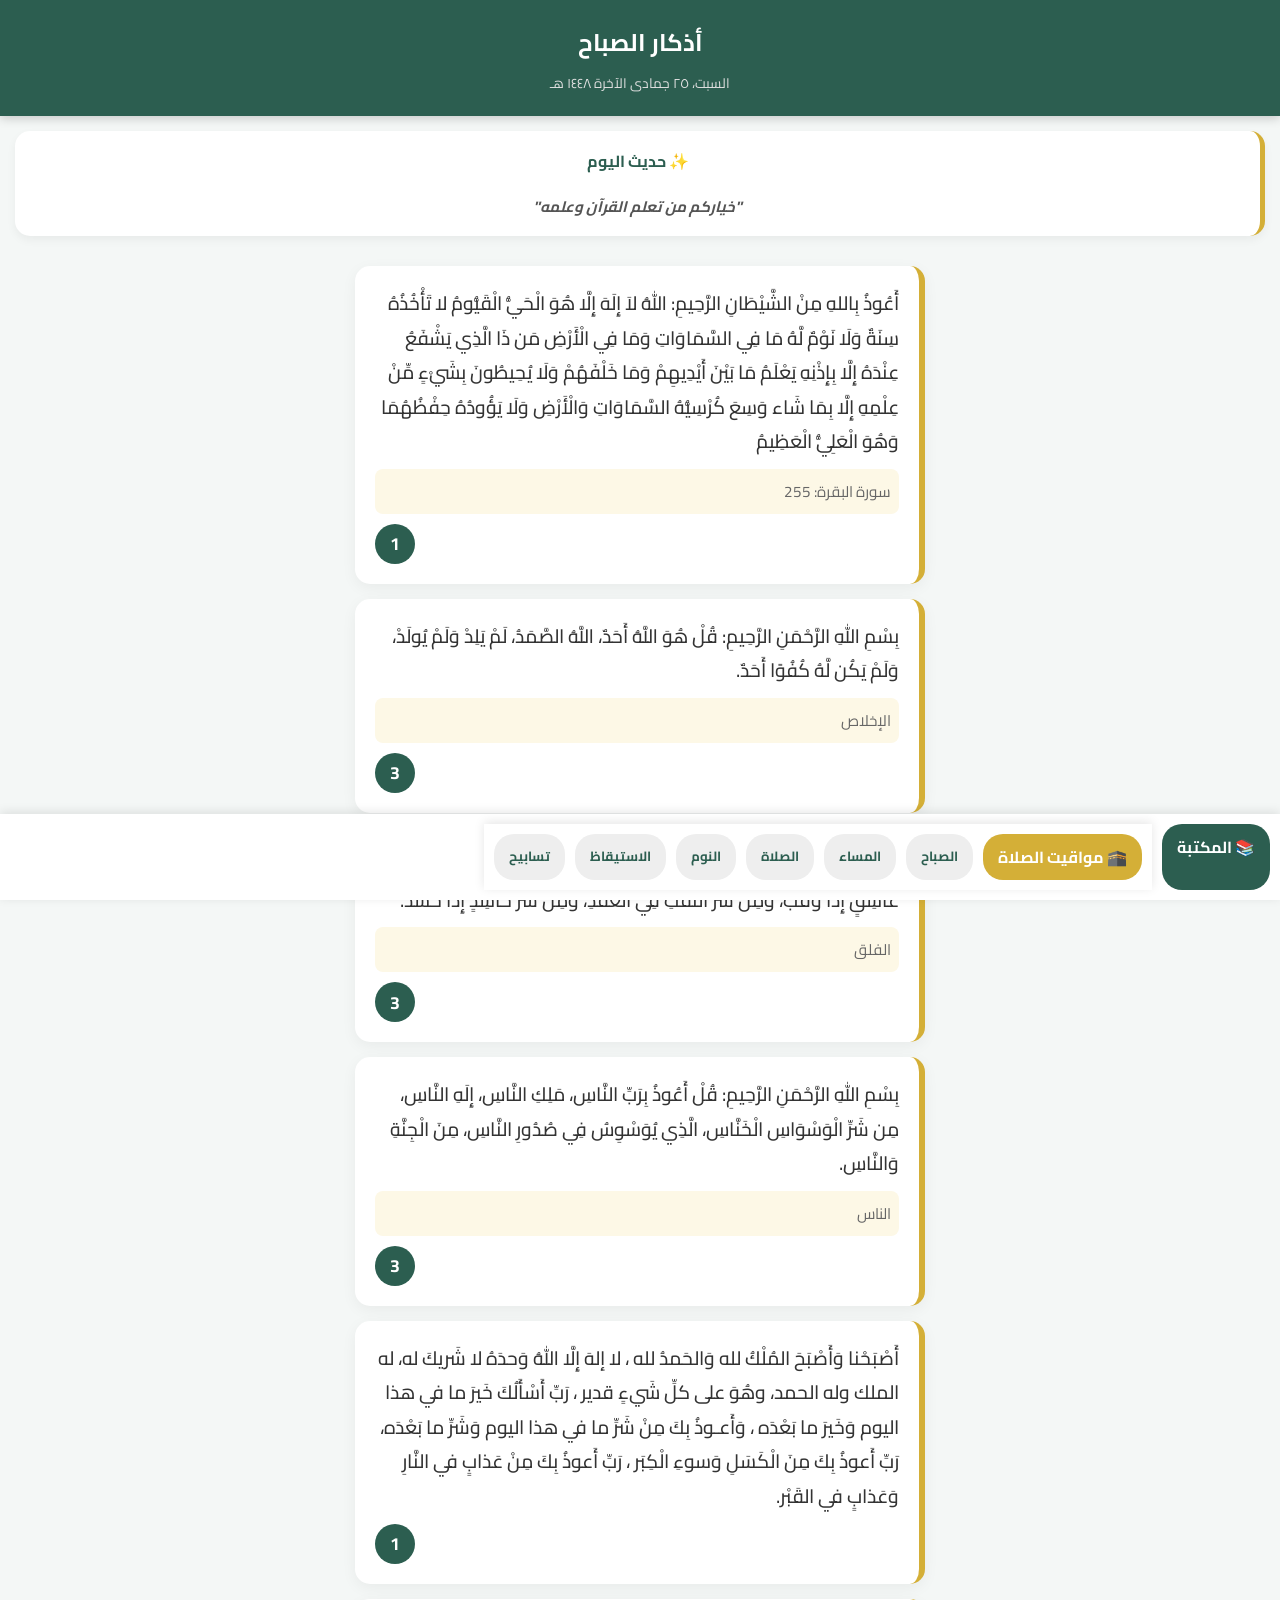
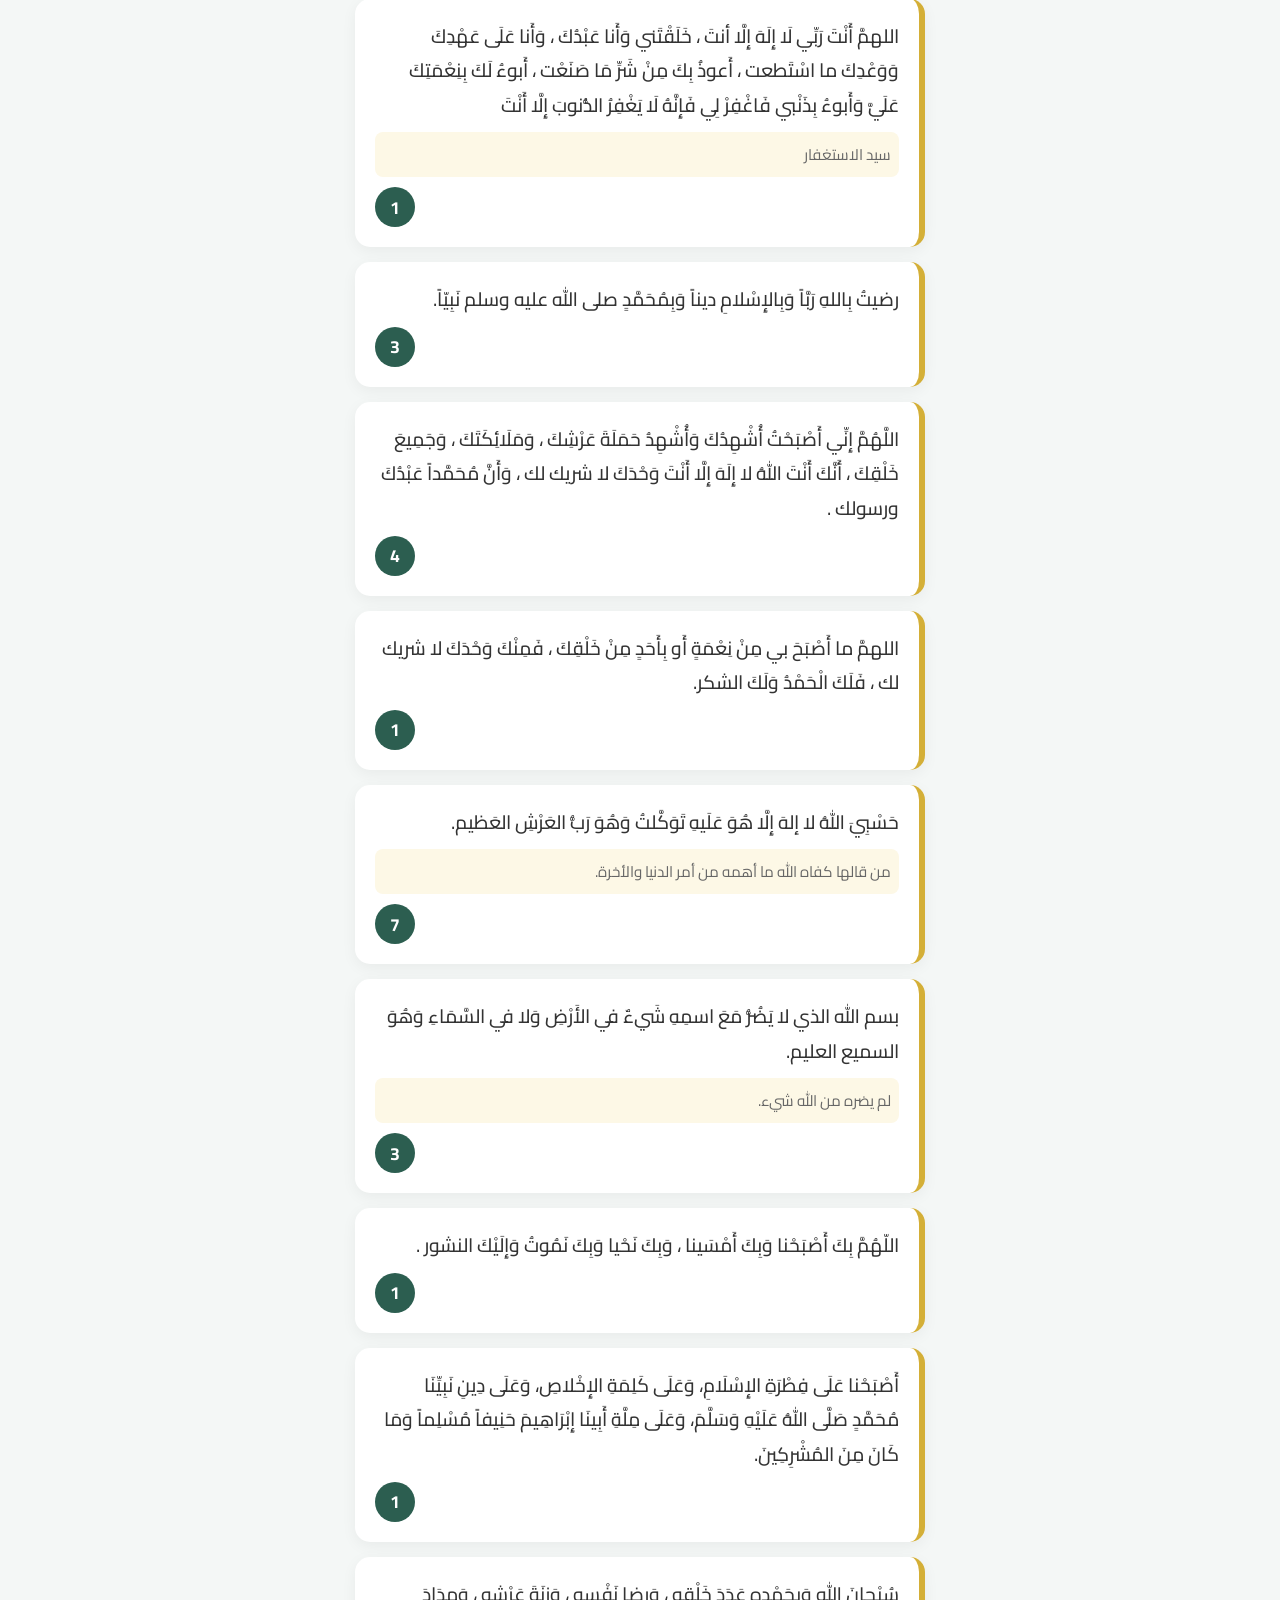
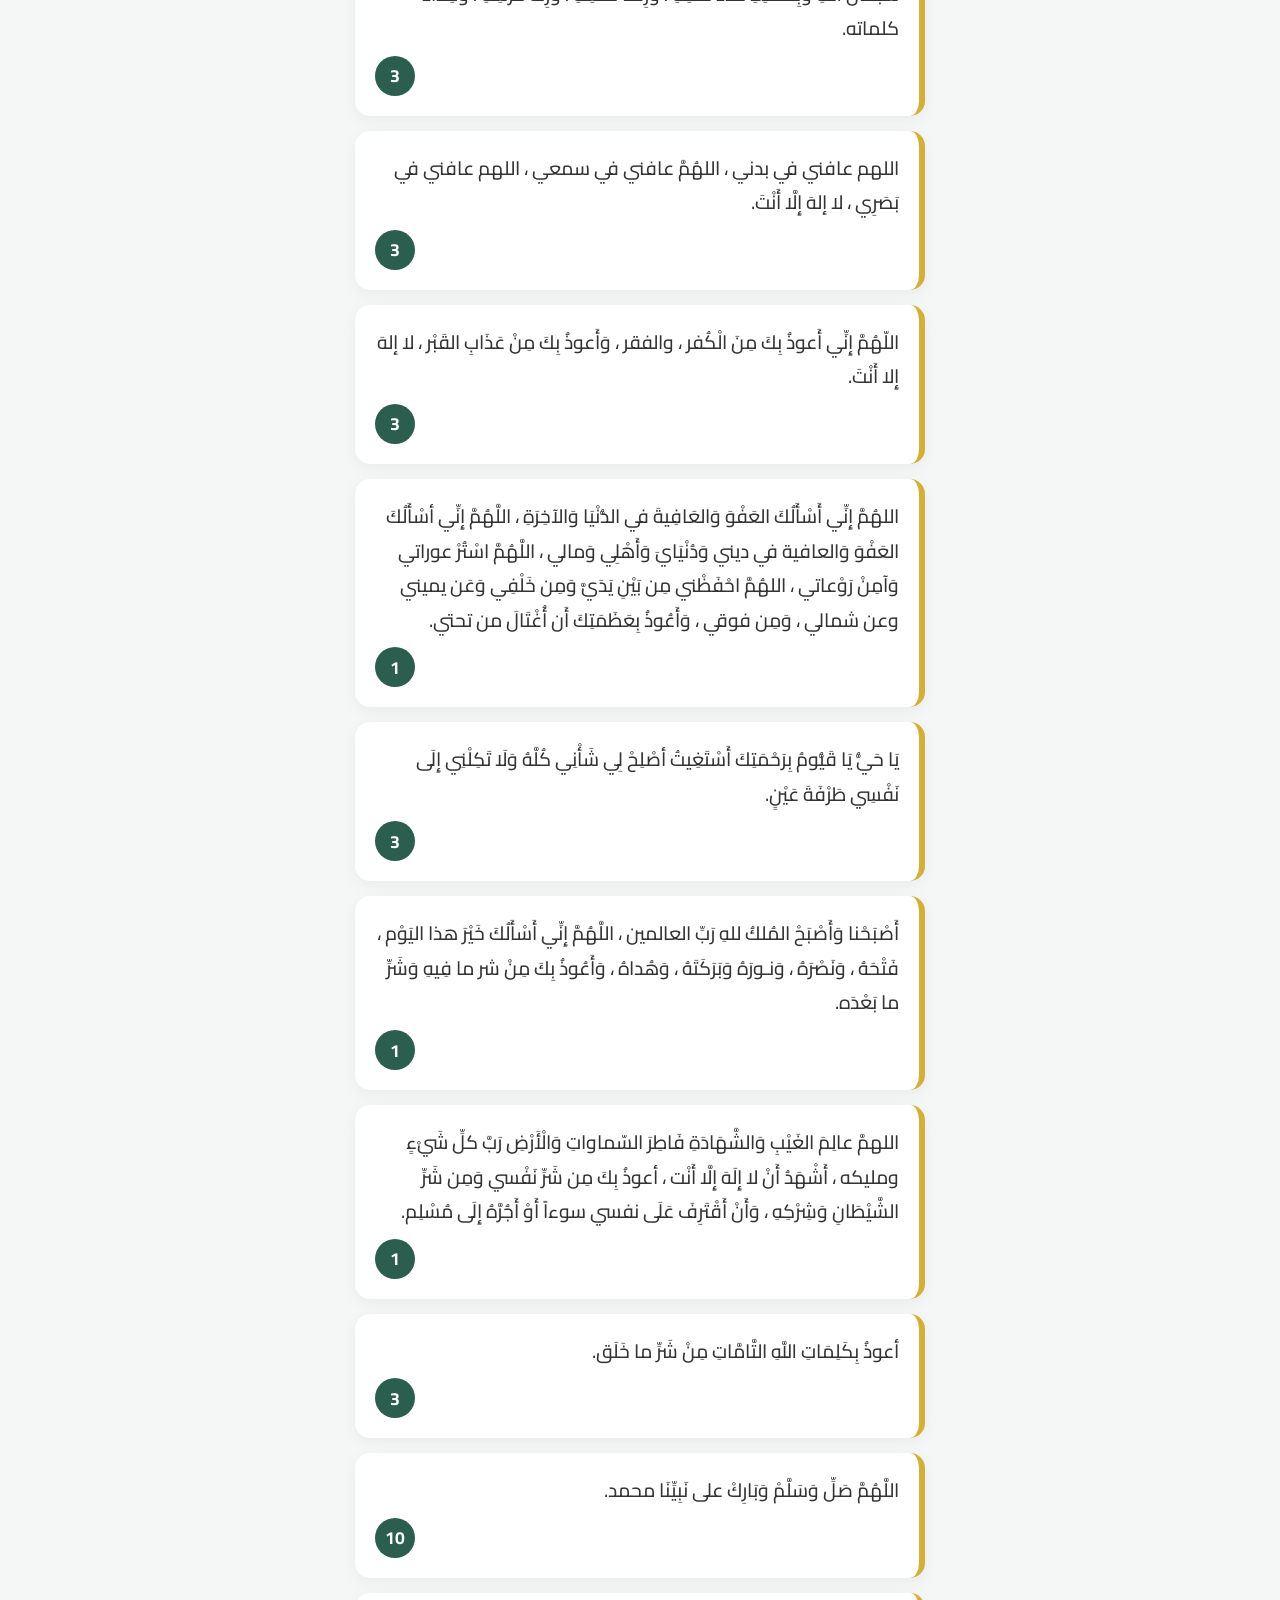
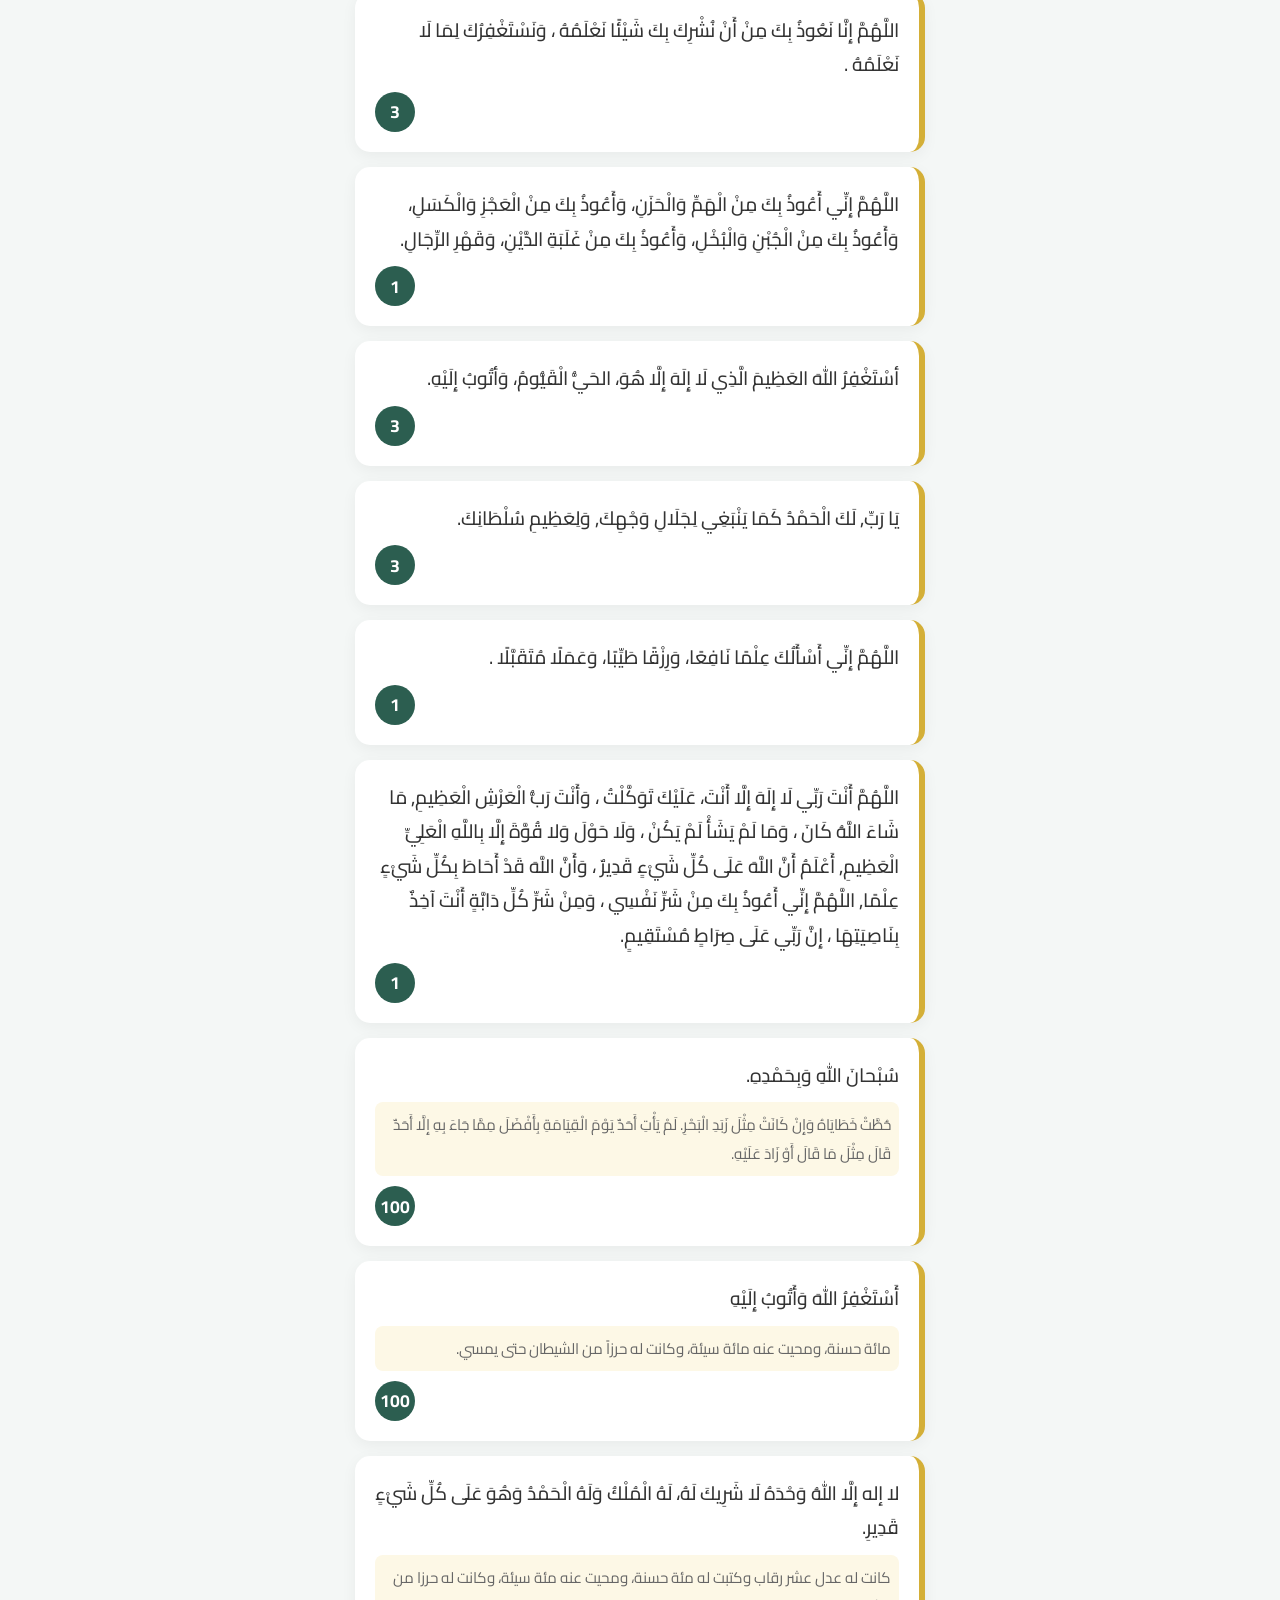
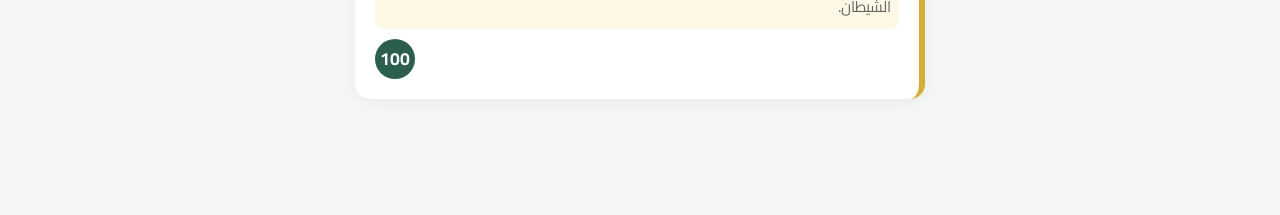
==== index.html @ 621630b0 "Update index.html" ====
<!DOCTYPE html>
<html lang="ar" dir="rtl">
<head>
    <meta charset="UTF-8">
    <meta name="viewport" content="width=device-width, initial-scale=1.0">
    <title>تطبيق الأذكار الشامل</title>
    <link href="https://fonts.googleapis.com/css2?family=Cairo:wght@400;700&display=swap" rel="stylesheet">
    <style>
        :root {
            --primary-color: #2c5e50; /* أخضر إسلامي */
            --accent-color: #d4af37;  /* ذهبي */
            --bg-color: #f4f7f6;
            --text-color: #333;
            --white: #ffffff;
        }

        body {
            font-family: 'Cairo', sans-serif;
            background-color: var(--bg-color);
            color: var(--text-color);
            margin: 0;
            padding: 0;
            display: flex;
            flex-direction: column;
            min-height: 100vh;
        }

        header {
            background-color: var(--primary-color);
            color: var(--white);
            padding: 20px;
            text-align: center;
            position: sticky;
            top: 0;
            z-index: 1000;
            box-shadow: 0 2px 10px rgba(0,0,0,0.2);
        }

        header h1 { margin: 0; font-size: 1.5rem; }

        #app-container {
            flex: 1;
            padding: 15px;
            max-width: 600px;
            margin: 0 auto;
            width: 100%;
            box-sizing: border-box;
        }

        .card {
            background: var(--white);
            border-radius: 15px;
            padding: 20px;
            margin-bottom: 15px;
            box-shadow: 0 4px 15px rgba(0,0,0,0.05);
            border-right: 6px solid var(--accent-color);
            cursor: pointer;
            transition: all 0.3s ease;
            position: relative;
            user-select: none;
        }

        .card:active { transform: scale(0.97); }

        .card-text {
            font-size: 1.2rem;
            line-height: 1.8;
            margin-bottom: 10px;
            font-weight: 500;
        }

        .card-desc {
            font-size: 0.95rem;
            color: #666;
            background: #fdf8e6;
            padding: 8px;
            border-radius: 8px;
            margin-bottom: 10px;
        }

        .counter-container {
            display: flex;
            justify-content: flex-end;
            align-items: center;
        }

        .counter-badge {
            background: var(--primary-color);
            color: white;
            min-width: 40px;
            height: 40px;
            border-radius: 50%;
            display: flex;
            justify-content: center;
            align-items: center;
            font-weight: bold;
            font-size: 1.1rem;
        }

        .finished {
            opacity: 0.5;
            border-right-color: #bdc3c7;
        }

        /* شريط التنقل السفلي */
        nav.bottom-nav {
            background: var(--white);
            display: flex;
            overflow-x: auto;
            white-space: nowrap;
            padding: 10px;
            position: sticky;
            bottom: 0;
            box-shadow: 0 -2px 10px rgba(0,0,0,0.1);
            gap: 10px;
        }

        .nav-btn {
            background: #eee;
            border: none;
            padding: 8px 15px;
            border-radius: 20px;
            font-family: 'Cairo';
            font-weight: bold;
            cursor: pointer;
            color: var(--primary-color);
            transition: 0.3s;
        }

        .nav-btn.active {
            background: var(--primary-color);
            color: white;
        }

        /* إخفاء شريط التمرير في التنقل */
        nav.bottom-nav::-webkit-scrollbar { display: none; }
    </style>
</head>
<body>

    <header>
       <h1 id="current-title">أذكار الصباح</h1>
<div id="full-date" style="font-size: 0.85rem; margin-top: 5px; color: #e0e0e0; font-weight: normal; text-align: center;"></div>

    </header> 
<div style="background: white; margin: 15px; padding: 15px; border-radius: 15px; border-right: 5px solid #d4af37; box-shadow: 0 4px 10px rgba(0,0,0,0.05); text-align: center;">
    <h3 style="color: #2c5e50; margin-top: 0; font-size: 1rem;">✨ حديث اليوم</h3>
    <p id="daily-hadith" style="font-style: italic; color: #555; font-size: 0.95rem; font-weight: bold; margin-bottom: 0;">"خياركم من تعلم القرآن وعلمه"</p>
</div>

    <main id="app-container">
        <div id="adhkar-list"></div>
    </main>

    <nav class="bottom-nav">
   <a href="library.html" class="nav-btn" style="text-decoration: none; background: #2c5e50; color: white;">📚 المكتبة</a>


     <nav class="bottom-nav">
    <a href="times.html" class="nav-btn" style="text-decoration: none; background: #d4af37; color: white;">🕋 مواقيت الصلاة</a>
 
<button class="nav-btn active" onclick="loadAdhkar('morningAdhkar', 'أذكار الصباح', this)">الصباح</button>
        <button class="nav-btn" onclick="loadAdhkar('eveningAdhkar', 'أذكار المساء', this)">المساء</button>
        <button class="nav-btn" onclick="loadAdhkar('afterPrayerAdhkar', 'بعد الصلاة', this)">الصلاة</button>
        <button class="nav-btn" onclick="loadAdhkar('sleepAdhkar', 'أذكار النوم', this)">النوم</button>
        <button class="nav-btn" onclick="loadAdhkar('wakeUpAdhkar', 'الاستيقاظ', this)">الاستيقاظ</button>
        <button class="nav-btn" onclick="loadAdhkar('tasabeeh', 'تسابيح', this)">تسابيح</button>
    </nav>

    <script>
        const islamicData = {
            morningAdhkar: [
                { id: 1, text: "أَعُوذُ بِاللهِ مِنْ الشَّيْطَانِ الرَّحِيمِ: اللهُ لاَ إِلَهَ إِلَّا هُوَ الْحَيُّ الْقَيُّومُ لا تَأْخُذُهُ سِنَةٌ وَلَا نَوْمٌ لَّهُ مَا فِي السَّمَاوَاتِ وَمَا فِي الْأَرْضِ مَن ذَا الَّذِي يَشْفَعُ عِنْدَهُ إِلَّا بِإِذْنِهِ يَعْلَمُ مَا بَيْنَ أَيْدِيهِمْ وَمَا خَلْفَهُمْ وَلَا يُحِيطُونَ بِشَيْءٍ مِّنْ عِلْمِهِ إِلَّا بِمَا شَاء وَسِعَ كُرْسِيُّهُ السَّمَاوَاتِ وَالْأَرْضِ وَلَا يَؤُودُهُ حِفْظُهُمَا وَهُوَ الْعَلِيُّ الْعَظِيمُ", count: 1, description: "سورة البقرة: 255" },
                { id: 2, text: "بِسْمِ اللهِ الرَّحْمَنِ الرَّحِيمِ: قُلْ هُوَ اللَّهُ أَحَدٌ، اللَّهُ الصَّمَدُ، لَمْ يَلِدْ وَلَمْ يُولَدْ، وَلَمْ يَكُن لَّهُ كُفُوًا أَحَدٌ.", count: 3, description: "الإخلاص" },
                { id: 3, text: "بِسْمِ اللهِ الرَّحْمَنِ الرَّحِيمِ: قُلْ أَعُوذُ بِرَبِّ الْفَلَقِ، مِن شَرِّ مَا خَلَقَ، وَمِن شَرِّ غَاسِقٍ إِذَا وَقَبَ، وَمِن شَرِّ النَّفْتِ فِي الْعُقَدِ، وَمِن شَرِّ حَاسِدٍ إِذَا حَسَدَ.", count: 3, description: "الفلق" },
                { id: 4, text: "بِسْمِ اللهِ الرَّحْمَنِ الرَّحِيمِ: قُلْ أَعُوذُ بِرَبِّ النَّاسِ، مَلِكِ النَّاسِ، إِلَهِ النَّاسِ، مِن شَرِّ الْوَسْوَاسِ الْخَنَّاسِ، الَّذِي يُوَسْوِسُ فِي صُدُورِ النَّاسِ، مِنَ الْجِنَّةِ وَالنَّاسِ.", count: 3, description: "الناس" },
                { id: 5, text: "أَصْبَحْنا وَأَصْبَحَ المُلْكُ لله وَالحَمدُ لله ، لا إلهَ إِلَّا اللهُ وَحدَهُ لا شَريكَ له، له الملك وله الحمد، وهُوَ على كلِّ شَيءٍ قدير ، رَبِّ أَسْأَلُكَ خَيرَ ما في هذا اليوم وَخَيرَ ما بَعْدَه ، وَأَعـوذُ بِكَ مِنْ شَرِّ ما في هذا اليوم وَشَرِّ ما بَعْدَه، رَبِّ أَعوذُ بِكَ مِنَ الْكَسَلِ وَسوءِ الْكِبَر ، رَبِّ أَعوذُ بِكَ مِنْ عَذابٍ في النَّارِ وَعَذابٍ في القَبْر.", count: 1, description: "" },
                { id: 6, text: "اللهمَّ أَنْتَ رَبِّي لَا إِلَهَ إِلَّا أنتَ ، خَلَقْتَني وَأَنا عَبْدُكَ ، وَأَنا عَلَى عَهْدِكَ وَوَعْدِكَ ما اسْتَطعت ، أَعوذُ بِكَ مِنْ شَرِّ مَا صَنَعْت ، أَبوءُ لَكَ بِنِعْمَتِكَ عَلَيَّ وَأَبوءُ بِذَنْبي فَاغْفِرْ لِي فَإِنَّهُ لَا يَغْفِرُ الذُّنوبَ إِلَّا أَنْتَ", count: 1, description: "سيد الاستغفار" },
                { id: 7, text: "رضيتُ بِاللهِ رَبَّاً وَبِالإِسْلامِ ديناً وَبِمُحَمَّدٍ صلى الله عليه وسلم نَبِيّاً.", count: 3, description: "" },
                { id: 8, text: "اللَّهُمَّ إِنِّي أَصْبَحْتُ أُشْهِدُكَ وَأُشْهِدُ حَمَلَةَ عَرْشِكَ ، وَمَلَائِكَتَكَ ، وَجَمِيعَ خَلْقِكَ ، أَنَّكَ أَنْتَ اللهُ لا إِلَهَ إِلَّا أَنْتَ وَحْدَكَ لا شريك لك ، وَأَنَّ مُحَمَّداً عَبْدُكَ ورسولك .", count: 4, description: "" },
                { id: 9, text: "اللهمَّ ما أَصْبَحَ بي مِنْ نِعْمَةٍ أَو بِأَحَدٍ مِنْ خَلْقِكَ ، فَمِنْكَ وَحْدَكَ لا شريك لك ، فَلَكَ الْحَمْدُ وَلَكَ الشكر.", count: 1, description: "" },
                { id: 10, text: "حَسْبِيَ اللهُ لا إلهَ إِلَّا هُوَ عَلَيهِ تَوَكَّلتُ وَهُوَ رَبُّ العَرْشِ العَظيم.", count: 7, description: "من قالها كفاه الله ما أهمه من أمر الدنيا والأخرة." },
                { id: 11, text: "بسم الله الذي لا يَضُرُّ مَعَ اسمِهِ شَيءٌ في الأَرْضِ وَلا في السَّمَاءِ وَهُوَ السميع العليم.", count: 3, description: "لم يضره من الله شيء." },
                { id: 12, text: "اللّهُمَّ بِكَ أَصْبَحْنا وَبِكَ أَمْسَينا ، وَبِكَ نَحْيا وَبِكَ نَمُوتُ وَإِلَيْكَ النشور .", count: 1, description: "" },
                { id: 13, text: "أَصْبَحْنا عَلَى فِطْرَةِ الإِسْلَامِ، وَعَلَى كَلِمَةِ الإِخْلاصِ، وَعَلَى دِينِ نَبِيِّنَا مُحَمَّدٍ صَلَّى اللهُ عَلَيْهِ وَسَلَّمَ، وَعَلَى مِلَّةِ أَبِينَا إِبْرَاهِيمَ حَنِيفاً مُسْلِماً وَمَا كَانَ مِنَ المُشْرِكِينَ.", count: 1, description: "" },
                { id: 14, text: "سُبْحانَ اللهِ وَبِحَمْدِهِ عَدَدَ خَلْقِهِ ، وَرِضا نَفْسِهِ ، وَزِنَةَ عَرْشِهِ ، وَمِدَادَ كلماته.", count: 3, description: "" },
                { id: 15, text: "اللهم عافني في بدني ، اللهُمَّ عافني في سمعي ، اللهم عافني في بَصَرِي ، لا إلهَ إِلَّا أَنْتَ.", count: 3, description: "" },
                { id: 16, text: "اللّهُمَّ إِنِّي أَعوذُ بِكَ مِنَ الْكُفر ، والفقر ، وَأَعوذُ بِكَ مِنْ عَذَابِ القَبْر ، لا إلهَ إِلا أَنْتَ.", count: 3, description: "" },
                { id: 17, text: "اللهُمَّ إِنِّي أَسْأَلُكَ العَفْوَ وَالعَافِيةَ في الدُّنْيَا وَالآخِرَةِ ، اللَّهُمَّ إِنِّي أسْأَلُكَ العَفْوَ وَالعافية في ديني وَدُنْيَايَ وَأَهْلِي وَمالي ، اللَّهُمَّ اسْتُرْ عوراتي وَآمِنْ رَوْعاتي ، اللهُمَّ احْفَظْني مِن بَيْنِ يَدَيَّ وَمِن خَلْفِي وَعَن يميني وعن شمالي ، وَمِن فوقي ، وَأَعُوذُ بِعَظَمَتِكَ أَن أُغْتَالَ من تحتي.", count: 1, description: "" },
                { id: 18, text: "يَا حَيُّ يَا قَيُّومُ بِرَحْمَتِكَ أَسْتَغِيتُ أصْلِحْ لِي شَأْنِي كُلَّهُ وَلَا تَكِلْنِي إِلَى نَفْسِي طَرْفَةَ عَيْنٍ.", count: 3, description: "" },
                { id: 19, text: "أَصْبَحْنا وَأَصْبَحْ المُلكُ للهِ رَبِّ العالمين ، اللَّهُمَّ إِنِّي أَسْأَلُكَ خَيْرَ هذا اليَوْم ، فَتْحَهُ ، وَنَصْرَهُ ، وَنـورَهُ وَبَرَكَتَهُ ، وَهُداهُ ، وَأَعُوذُ بِكَ مِنْ شر ما فِيهِ وَشَرِّ ما بَعْدَه.", count: 1, description: "" },
                { id: 20, text: "اللهمَّ عالِمَ الغَيْبِ وَالشَّهَادَةِ فَاطِرَ السّماواتِ وَالْأَرْضِ رَبَّ كلِّ شَيْءٍ ومليكه ، أَشْهَدُ أَنْ لا إِلَهَ إِلَّا أَنْت ، أعوذُ بِكَ مِن شَرِّ نَفْسي وَمِن شَرِّ الشَّيْطَانِ وَشِرْكِهِ ، وَأَنْ أَقْتَرِفَ عَلَى نفسي سوءاً أَوْ أَجُرَّهُ إِلَى مُسْلِم.", count: 1, description: "" },
                { id: 21, text: "أعوذُ بِكَلِمَاتِ اللَّهِ التَّامَّاتِ مِنْ شَرِّ ما خَلَق.", count: 3, description: "" },
                { id: 22, text: "اللَّهُمَّ صَلِّ وَسَلَّمْ وَبَارِكْ على نَبِيِّنَا محمد.", count: 10, description: "" },
                { id: 23, text: "اللَّهُمَّ إِنَّا نَعُوذُ بِكَ مِنْ أَنْ نُشْرِكَ بِكَ شَيْئًا نَعْلَمُهُ ، وَنَسْتَغْفِرُكَ لِمَا لَا نَعْلَمُهُ .", count: 3, description: "" },
                { id: 24, text: "اللَّهُمَّ إِنِّي أَعُوذُ بِكَ مِنْ الْهَمِّ وَالْحَزَنِ، وَأَعُوذُ بِكَ مِنْ الْعَجْزِ وَالْكَسَلِ، وَأَعُوذُ بِكَ مِنْ الْجُبْنِ وَالْبُخْلِ، وَأَعُوذُ بِكَ مِنْ غَلَبَةِ الدَّيْنِ، وَقَهْرِ الرِّجَالِ.", count: 1, description: "" },
                { id: 25, text: "أسْتَغْفِرُ اللهَ العَظِيمَ الَّذِي لَا إِلَهَ إِلَّا هُوَ، الحَيُّ الْقَيُّومُ، وَأتُوبُ إِلَيْهِ.", count: 3, description: "" },
                { id: 26, text: "يَا رَبِّ, لَكَ الْحَمْدُ كَمَا يَنْبَغِي لِجَلَالِ وَجْهِكَ, وَلِعَظِيمِ سُلْطَانِكَ.", count: 3, description: "" },
                { id: 27, text: "اللَّهُمَّ إِنِّي أَسْأَلُكَ عِلْمًا نَافِعًا، وَرِزْقًا طَيِّبًا، وَعَمَلًا مُتَقَبَّلًا .", count: 1, description: "" },
                { id: 28, text: "اللَّهُمَّ أَنْتَ رَبِّي لَا إِلَهَ إِلَّا أَنْتَ، عَلَيْكَ تَوَكَّلْتُ ، وَأَنْتَ رَبُّ الْعَرْشِ الْعَظِيمِ, مَا شَاءَ اللَّهُ كَانَ ، وَمَا لَمْ يَشَأْ لَمْ يَكُنْ ، وَلَا حَوْلَ وَلا قُوَّةَ إِلَّا بِاللَّهِ الْعَلِيِّ الْعَظِيمِ, أَعْلَمُ أَنَّ اللَّهَ عَلَى كُلِّ شَيْءٍ قَدِيرٌ ، وَأَنَّ اللَّهَ قَدْ أَحَاطَ بِكُلِّ شَيْءٍ عِلْمًا, اللَّهُمَّ إِنِّي أَعُوذُ بِكَ مِنْ شَرِّ نَفْسِي ، وَمِنْ شَرِّ كُلِّ دَابَّةٍ أَنْتَ آخِذٌ بِنَاصِيَتِهَا ، إِنَّ رَبِّي عَلَى صِرَاطٍ مُسْتَقِيمٍ.", count: 1, description: "" },
                { id: 29, text: "سُبْحانَ اللهِ وَبِحَمْدِهِ.", count: 100, description: "حُطَّتْ خَطَايَاهُ وَإِنْ كَانَتْ مِثْلَ زَبَدِ الْبَحْرِ. لَمْ يَأْتِ أَحَدٌ يَوْمَ الْقِيَامَةِ بِأَفْضَلَ مِمَّا جَاءَ بِهِ إِلَّا أَحَدٌ قَالَ مِثْلَ مَا قَالَ أَوْ زَادَ عَلَيْهِ." },
                { id: 30, text: "أَسْتَغْفِرُ اللهَ وَأَتُوبُ إِلَيْهِ", count: 100, description: "مائة حسنة، ومحيت عنه مائة سيئة، وكانت له حرزاً من الشيطان حتى يمسي." },
                { id: 31, text: "لا إله إِلَّا اللهُ وَحْدَهُ لَا شَرِيكَ لَهُ، لَهُ الْمُلْكُ وَلَهُ الْحَمْدُ وَهُوَ عَلَى كُلِّ شَيْءٍ قَدِيرِ.", count: 100, description: "كانت له عدل عشر رقاب وكتبت له مئة حسنة، ومحيت عنه مئة سيئة، وكانت له حرزا من الشيطان." }
            ],
            eveningAdhkar: [
                { id: 1, text: "أَعُوذُ بِاللهِ مِنْ الشَّيْطَانِ الرَّحِيمِ: اللهُ لاَ إِلَهَ إِلَّا هُوَ الْحَيُّ الْقَيُّومُ لا تَأْخُذُهُ سِنَةٌ وَلَا نَوْمٌ لَّهُ مَا فِي السَّمَاوَاتِ وَمَا فِي الْأَرْضِ مَن ذَا الَّذِي يَشْفَعُ عِنْدَهُ إِلَّا بِإِذْنِهِ يَعْلَمُ مَا بَيْنَ أَيْدِيهِمْ وَمَا خَلْفَهُمْ وَلَا يُحِيطُونَ بِشَيْءٍ مِّنْ عِلْمِهِ إِلَّا بِمَا شَاء وَسِعَ كُرْسِيُّهُ السَّمَاوَاتِ وَالْأَرْضِ وَلَا يَؤُودُهُ حِفْظُهُمَا وَهُوَ الْعَلِيُّ الْعَظِيمُ", count: 1, description: "سورة البقرة: 255" },
                { id: 2, text: "آمَنَ الرَّسُولُ بِمَا أُنزِلَ إِلَيْهِ مِن رَّبِّهِ وَالْمُؤْمِنُونَ ۚ كُلٌّ آمَنَ بِاللَّهِ وَمَلَائِكَتِهِ وَكُتُبِهِ وَرُسُلِهِ لَا نُفَرِّقُ بَيْنَ أَحَدٍ مِّن رُّسُلِهِ ۚ وَقَالُوا سَمِعْنَا وَأَطَعْنَا ۖ غُفْرَانَكَ رَبَّنَا وَإِلَيْكَ الْمَصِيرُ * لَا يُكَلِّفُ اللَّهُ نَفْسًا إِلَّا وُسْعَهَا ۚ لَهَا مَا كَسَبَتْ وَعَلَيْهَا مَا اكْتَسَبَتْ ۗ رَبَّنَا لَا تُؤَاخِذْنَا إِن نَّسِينَا أَوْ أَخْطَأْنَا ۚ رَبَّنَا وَلَا تَحْمِلْ عَلَيْنَا إِصْرًا كَمَا حَمَلْتَهُ عَلَى الَّذِينَ مِن قَبْلِنَا ۚ رَبَّنَا وَلَا تُحَمِّلْنَا مَا لَا طَاقَةَ لَنَا بِهِ ۖ وَاعْفُ عَنَّا وَاغْفِرْ لَنَا وَارْحَمْنَا ۚ أَنتَ مَوْلَانَا فَانصُرْنَا عَلَى الْقَوْمِ الْكَافِرِينَ", count: 1, description: "خواتيم سورة البقرة - من قرأها في ليلة كفتاه." },
                { id: 3, text: "بِسْمِ اللهِ الرَّحْمَنِ الرَّحِيمِ: قُلْ هُوَ اللَّهُ أَحَدٌ، اللَّهُ الصَّمَدُ، لَمْ يَلِدْ وَلَمْ يُولَدْ، وَلَمْ يَكُن لَّهُ كُفُوًا أَحَدٌ.", count: 3, description: "الإخلاص" },
                { id: 4, text: "بِسْمِ اللهِ الرَّحْمَنِ الرَّحِيمِ: قُلْ أَعُوذُ بِرَبِّ الْفَلَقِ، مِن شَرِّ مَا خَلَقَ، وَمِن شَرِّ غَاسِقٍ إِذَا وَقَبَ، وَمِن شَرِّ النَّفْتِ فِي الْعُقَدِ، وَمِن شَرِّ حَاسِدٍ إِذَا حَسَدَ.", count: 3, description: "الفلق" },
                { id: 5, text: "بِسْمِ اللهِ الرَّحْمَنِ الرَّحِيمِ: قُلْ أَعُوذُ بِرَبِّ النَّاسِ، مَلِكِ النَّاسِ، إِلَهِ النَّاسِ، مِن شَرِّ الْوَسْوَاسِ الْخَنَّاسِ، الَّذِي يُوَسْوِسُ فِي صُدُورِ النَّاسِ، مِنَ الْجِنَّةِ وَالنَّاسِ.", count: 3, description: "الناس" },
                { id: 6, text: "أَمْسَيْنَا وَأَمْسَى المُلْكُ لله وَالحَمدُ لله ، لا إلهَ إِلَّا اللهُ وَحدَهُ لا شَريكَ له، له الملك وله الحمد، وهُوَ على كلِّ شَيءٍ قدير ، رَبِّ أَسْأَلُكَ خَيرَ ما في هَذِهِ اللَّيْلَةِ وَخَيرَ ما بَعْدَها ، وَأَعـوذُ بِكَ مِنْ شَرِّ ما في هَذِهِ اللَّيْلَةِ وَشَرِّ ما بَعْدَها، رَبِّ أَعوذُ بِكَ مِنَ الْكَسَلِ وَسوءِ الْكِبَر ، رَبِّ أَعوذُ بِكَ مِنْ عَذابٍ في النَّارِ وَعَذابٍ في القَبْر.", count: 1, description: "" },
                { id: 7, text: "اللهمَّ أَنْتَ رَبِّي لَا إِلَهَ إِلَّا أَنْتَ ، خَلَقْتَني وَأَنا عَبْدُكَ ، وَأَنا عَلَى عَهْدِكَ وَوَعْدِكَ ما اسْتَطَعْت ، أَعوذُ بِكَ مِنْ شَرِّ مَا صَنَعْت ، أَبوءُ لَكَ بِنِعْمَتِكَ عَلَيَّ وَأَبوءُ بِذَنْبي فَاغْفِرْ لِي فَإِنَّهُ لَا يَغْفِرُ الذُّنوبَ إِلَّا أَنْتَ", count: 1, description: "سيد الاستغفار" },
                { id: 8, text: "رضيتُ بِاللهِ رَبَّاً وَبِالإِسْلامِ ديناً وَبِمُحَمَّدٍ صلى الله عليه وسلم نَبِيّاً.", count: 3, description: "" },
                { id: 9, text: "اللَّهُمَّ إِنِّي أَمْسَيْتُ أُشْهِدُكَ وَأُشْهِدُ حَمَلَةَ عَرْشِكَ ، وَمَلَائِكَتَكَ ، وَجَمِيعَ خَلْقِكَ ، أَنَّكَ أَنْتَ اللهُ لا إِلَهَ إِلَّا أَنْتَ وَحْدَكَ لا شريك لك ، وَأَنَّ مُحَمَّداً عَبْدُكَ ورسولك .", count: 4, description: "" },
                { id: 10, text: "اللهمَّ ما أَمْسَى بي مِنْ نِعْمَةٍ أَو بِأَحَدٍ مِنْ خَلْقِكَ ، فَمِنْكَ وَحْدَكَ لا شريك لك ، فَلَكَ الْحَمْدُ وَلَكَ الشكر.", count: 1, description: "" },
                { id: 11, text: "حَسْبِيَ اللهُ لا إلهَ إِلَّا هُوَ عَلَيهِ تَوَكَّلتُ وَهُوَ رَبُّ العَرْشِ العَظيم.", count: 7, description: "من قالها كفاه الله ما أهمه من أمر الدنيا والأخرة." },
                { id: 12, text: "بسم الله الذي لا يَضُرُّ مَعَ اسمِهِ شَيءٌ في الأَرْضِ وَلا في السَّمَاءِ وَهُوَ السميع العليم.", count: 3, description: "لم يضره من الله شيء." },
                { id: 13, text: "اللّهُمَّ بِكَ أَمْسَيْنَا وَبِكَ أَصْبَحْنَا ، وَبِكَ نَحْيا وَبِكَ نَمُوتُ وَإِلَيْكَ الْمَصِيرُ .", count: 1, description: "" },
                { id: 14, text: "أَمْسَيْنَا عَلَى فِطْرَةِ الإِسْلَامِ، وَعَلَى كَلِمَةِ الإِخْلاصِ، وَعَلَى دِينِ نَبِيِّنَا مُحَمَّدٍ صَلَّى اللهُ عَلَيْهِ وَسَلَّمَ، وَعَلَى مِلَّةِ أَبِينَا إِبْرَاهِيمَ حَنِيفاً مُسْلِماً وَمَا كَانَ مِنَ المُشْرِكِينَ.", count: 1, description: "" },
                { id: 15, text: "سُبْحانَ اللهِ وَبِحَمْدِهِ عَدَدَ خَلْقِهِ ، وَرِضا نَفْسِهِ ، وَزِنَةَ عَرْشِهِ ، وَمِدَادَ كلماته.", count: 3, description: "" },
                { id: 16, text: "اللهم عافني في بدني ، اللهُمَّ عافني في سمعي ، اللهم عافني في بَصَرِي ، لا إلهَ إِلَّا أَنْتَ.", count: 3, description: "" },
                { id: 17, text: "اللّهُمَّ إِنِّي أَعوذُ بِكَ مِنَ الْكُفر ، والفقر ، وَأَعوذُ بِكَ مِنْ عَذَابِ القَبْر ، لا إلهَ إِلا أَنْتَ.", count: 3, description: "" },
                { id: 18, text: "اللهُمَّ إِنِّي أَسْأَلُكَ العَفْوَ وَالعَافِيةَ في الدُّنْيَا وَالآخِرَةِ ، اللَّهُمَّ إِنِّي أسْأَلُكَ العَفْوَ وَالعافية في ديني وَدُنْيَايَ وَأَهْلِي وَمالي ، اللَّهُمَّ اسْتُرْ عوراتي وَآمِنْ رَوْعاتي ، اللهُمَّ احْفَظْني مِن بَيْنِ يَدَيَّ وَمِن خَلْفِي وَعَن يميني وعن شمالي ، وَمِن فوقي ، وَأَعُوذُ بِعَظَمَتِكَ أَن أُغْتَالَ من تحتي.", count: 1, description: "" },
                { id: 19, text: "يَا حَيُّ يَا قَيُّومُ بِرَحْمَتِكَ أَسْتَغِيتُ أصْلِحْ لِي شَأْنِي كُلَّهُ وَلَا تَكِلْنِي إِلَى نَفْسِي طَرْفَةَ عَيْنٍ.", count: 3, description: "" },
                { id: 20, text: "أَمْسَيْنَا وَأَمْسَى المُلكُ للهِ رَبِّ العالمين ، اللَّهُمَّ إِنِّي أَسْأَلُكَ خَيْرَ هَذِهِ اللَّيْلَةِ ، فَتْحَهَا ، وَنَصْرَهَا ، وَنـورَهَا وَبَرَكَتَهَا ، وَهُداهَا ، وَأَعُوذُ بِكَ مِنْ شر ما فِيهَا وَشَرِّ ما بَعْدَهَا.", count: 1, description: "" },
                { id: 21, text: "اللهمَّ عالِمَ الغَيْبِ وَالشَّهَادَةِ فَاطِرَ السّماواتِ وَالْأَرْضِ رَبَّ كلِّ شَيْءٍ ومليكه ، أَشْهَدُ أَنْ لا إِلَهَ إِلَّا أَنْت ، أعوذُ بِكَ مِن شَرِّ نَفْسي وَمِن شَرِّ الشَّيْطَانِ وَشِرْكِهِ ، وَأَنْ أَقْتَرِفَ عَلَى نفسي سوءاً أَوْ أَجُرَّهُ إِلَى مُسْلِم.", count: 1, description: "" },
                { id: 22, text: "أعوذُ بِكَلِمَاتِ اللَّهِ التَّامَّاتِ مِنْ شَرِّ ما خَلَق.", count: 3, description: "" },
                { id: 23, text: "اللَّهُمَّ صَلِّ وَسَلَّمْ وَبَارِكْ على نَبِيِّنَا محمد.", count: 10, description: "" },
                { id: 24, text: "اللَّهُمَّ إِنَّا نَعُوذُ بِكَ مِنْ أَنْ نُشْرِكَ بِكَ شَيْئًا نَعْلَمُهُ ، وَنَسْتَغْفِرُكَ لِمَا لَا نَعْلَمُهُ .", count: 3, description: "" },
                { id: 25, text: "اللَّهُمَّ إِنِّي أَعُوذُ بِكَ مِنْ الْهَمِّ وَالْحَزَنِ، وَأَعُوذُ بِكَ مِنْ الْعَجْزِ وَالْكَسَلِ، وَأَعُوذُ بِكَ مِنْ الْجُبْنِ وَالْبُخْلِ، وَأَعُوذُ بِكَ مِنْ غَلَبَةِ الدَّيْنِ، وَقَهْرِ الرِّجَالِ.", count: 1, description: "" },
                { id: 26, text: "أسْتَغْفِرُ اللهَ العَظِيمَ الَّذِي لَا إِلَهَ إِلَّا هُوَ، الحَيُّ الْقَيُّومُ، وَأتُوبُ إِلَيْهِ.", count: 3, description: "" },
                { id: 27, text: "يَا رَبِّ, لَكَ الْحَمْدُ كَمَا يَنْبَغِي لِجَلَالِ وَجْهِكَ, وَلِعَظِيمِ سُلْطَانِكَ.", count: 3, description: "" },
                { id: 28, text: "اللَّهُمَّ إِنِّي أَسْأَلُكَ عِلْمًا نَافِعًا، وَرِزْقًا طَيِّبًا، وَعَمَلًا مُتَقَبَّلًا .", count: 1, description: "" },
                { id: 29, text: "اللَّهُمَّ أَنْتَ رَبِّي لَا إِلَهَ إِلَّا أَنْتَ، عَلَيْكَ تَوَكَّلْتُ ، وَأَنْتَ رَبُّ الْعَرْشِ الْعَظِيمِ, مَا شَاءَ اللَّهُ كَانَ ، وَمَا لَمْ يَشَأْ لَمْ يَكُنْ ، وَلَا حَوْلَ وَلا قُوَّةَ إِلَّا بِاللَّهِ الْعَلِيِّ الْعَظِيمِ, أَعْلَمُ أَنَّ اللَّهَ عَلَى كُلِّ شَيْءٍ قَدِيرٌ ، وَأَنَّ اللَّهَ قَدْ أَحَاطَ بِكُلِّ شَيْءٍ عِلْمًا, اللَّهُمَّ إِنِّي أَعُوذُ بِكَ مِنْ شَرِّ نَفْسِي ، وَمِنْ شَرِّ كُلِّ دَابَّةٍ أَنْتَ آخِذٌ بِنَاصِيَتِهَا ، إِنَّ رَبِّي عَلَى صِرَاطٍ مُسْتَقِيمٍ.", count: 1, description: "" },
                { id: 30, text: "سُبْحَانَ اللهِ وَبِحَمْدِهِ.", count: 100, description: "حُطَّتْ خَطَايَاهُ وَإِنْ كَانَتْ مِثْلَ زَبَدِ الْبَحْرِ. لَمْ يَأْتِ أَحَدٌ يَوْمَ الْقِيَامَةِ بِأَفْضَلَ مِمَّا جَاءَ بِهِ إِلَّا أَحَدٌ قَالَ مِثْلَ مَا قَالَ أَوْ زَادَ عَلَيْهِ." },
                { id: 31, text: "أَسْتَغْفِرُ اللهَ وَأَتُوبُ إِلَيْهِ", count: 100, description: "مائة حسنة، ومحيت عنه مائة سيئة، وكانت له حرزاً من الشيطان حتى يمسي." },
                { id: 32, text: "لا إله إِلَّا اللهُ وَحْدَهُ لَا شَرِيكَ لَهُ، لَهُ الْمُلْكُ وَلَهُ الْحَمْدُ وَهُوَ عَلَى كُلِّ شَيْءٍ قَدِيرِ.", count: 100, description: "كانت له عدل عشر رقاب وكتبت له مئة حسنة، ومحيت عنه مئة سيئة، وكانت له حرزا من الشيطان." }
            ],
            afterPrayerAdhkar: [
                { id: 1, text: "أَسْتَغْفِرُ الله، أَسْتَغْفِرُ الله، أَسْتَغْفِرُ الله . اللهُمَّ أَنْتَ السَّلامُ ، وَمِنْكَ السَّلام ، تَبارَكْتَ يا ذا الجلال والإكرام .", count: 1, description: "" },
                { id: 2, text: "لا إله إلا الله وحده لا شريك له، له المُلْكُ ولهُ الحَمْد، وهو على كلِّ شَيءٍ قدير، اللهُمَّ لا مانع لما أَعْطَيْتَ، وَلَا مُعْطِيَ لِمَا مَنَعْت، وَلا يَنْفَعُ ذا الجَدِّ مِنْكَ الجَد.", count: 1, description: "" },
                { id: 3, text: "لا إله إلا الله وحده لا شريك له، له الملك وله الحمد، وهو على كل شيءٍ قدير، لا حَوْلَ وَلا قُوَّةَ إِلا بالله، لا إله إلا الله، وَلَا نَعْبُدُ إِلَّا إياه, لَهُ النِّعْمَةُ وَلَهُ الفَضْلِ وَلَهُ الثَّناءُ الحسن، لا إلهَ إِلَّا اللَّهُ مَخْلِصِينَ لَهُ الدِّينَ وَلَوْ كَرِهَ الكافرون.", count: 1, description: "" },
                { id: 4, text: "سُبْحانَ اللهِ، والحَمْدُ لله ، والله أكبر.", count: 33, description: "تُقال 33 مرة دبر كل صلاة." },
                { id: 5, text: "لا إله إلا اللهُ وَحْدَهُ لا شريك له، له الملك ولهُ الحَمْد، وهُوَ على كُلِّ شَيءٍ قدير.", count: 1, description: "تمام المائة بعد التسبيح." },
                { id: 6, text: "بِسْمِ اللهِ الرَّحْمَنِ الرَّحِيمِ: قُلْ هُوَ اللَّهُ أَحَدٌ، اللَّهُ الصَّمَدُ، لَمْ يَلِدْ وَلَمْ يُولَدْ، وَلَمْ يَكُن لَّهُ كُفُوًا أَحَدٌ.", count: 1, description: "سورة الإخلاص" },
                { id: 7, text: "بِسْمِ اللهِ الرَّحْمَنِ الرَّحِيمِ: قُلْ أَعُوذُ بِرَبِّ الْفَلَقِ، مِن شَرِّ مَا خَلَقَ، وَمِن شَرِّ غَاسِقٍ إِذَا وَقَبَ، وَمِن شَرِّ النَّفْتِ فِي الْعُقَدِ، وَمِن شَرِّ حَاسِدٍ إِذَا حَسَدَ.", count: 1, description: "سورة الفلق" },
                { id: 8, text: "بِسْمِ اللهِ الرَّحْمَنِ الرَّحِيمِ: قُلْ أَعُوذُ بِرَبِّ النَّاسِ، مَلِكِ النَّاسِ، إِلَهِ النَّاسِ، مِن شَرِّ الْوَسْوَاسِ الْخَنَّاسِ، الَّذِي يُوَسْوِسُ فِي صُدُورِ النَّاسِ، مِنَ الْجِنَّةِ وَالنَّاسِ.", count: 1, description: "سورة الناس" },
                { id: 9, text: "أَعُوذُ بِاللهِ مِنْ الشَّيْطَانِ الرَّحِيمِ: اللهُ لاَ إِلَهَ إِلَّا هُوَ الْحَيُّ الْقَيُّومُ لا تَأْخُذُهُ سِنَةٌ وَلَا نَوْمٌ لَّهُ مَا فِي السَّمَاوَاتِ وَمَا فِي الأَرْضِ مَن ذَا الَّذِي يَشْفَعُ عِنْدَهُ إِلَّا بِإِذْنِهِ يَعْلَمُ مَا بَيْنَ أَيْدِيهِمْ وَمَا خَلْفَهُمْ وَلَا يُحِيطُونَ بِشَيْءٍ مِّنْ عِلْمِهِ إِلَّا بِمَا شَاء وَسِعَ كُرْسِيُّهُ السَّمَاوَاتِ وَالْأَرْضِ وَلَا يَؤُودُهُ حِفْظُهُمَا وَهُوَ الْعَلِيُّ الْعَظِيمُ", count: 1, description: "[آية الكرسي - البقرة 255]" },
                { id: 10, text: "لا إله إلا الله وحده لا شريك له، له المُلكُ ولهُ الحَمْد، يُحيي وَيُمِيتُ وهُوَ على كُلِّ شيءٍ قدير.", count: 10, description: "عشر مرّات بَعْدَ المَغْرِب وَالصَّبْح." },
                { id: 11, text: "اللهُمَّ إِنِّي أَسْأَلُكَ عِلْماً نافعاً وَرِزْقاً طَيِّباً ، وَعَمَلاً مُتَقَبَّلاً .", count: 1, description: "بعد صلاة الفجر." },
                { id: 12, text: "اللَّهُمَّ أَجِرْنِي مِنْ النَّار.", count: 7, description: "بعد صلاة الفجر والمغرب." },
                { id: 13, text: "اللَّهُمَّ أَعِنِّي عَلَى ذِكْرِكَ وَشُكْرِكَ وَحُسْنِ عِبَادَتِكَ.", count: 1, description: "" }
            ],
            sleepAdhkar: [
                { id: 1, text: "بِاسْمِكَ رَبِّي وَضَعْتُ جَنْبي ، وَبِكَ أَرْفَعُه، فَإِن أَمْسَكْتَ نَفْسِي فارْحَمْهَا ، وَإِنْ أَرْسَلْتَها فَاحْفَظها بِما تَحْفَظُ بِهِ عِبادَكَ الصالحين.", count: 1, description: "" },
                { id: 2, text: "اللّهُمَّ إِنَّكَ خَلَقْتَ نَفْسِي وَأَنْتَ تَوَفَّاها لَكَ مَمَاتِها وَمَحْيَاهَا ، إِنْ أَحيَيْتَها فَاحْفَظْهَا ، وَإِنْ أَمَتَهَا فَاغْفِرْ لها . اللَّهُمَّ إِنِّي أَسْأَلُكَ العافية.", count: 1, description: "" },
                { id: 3, text: "اللهُمَّ قِنِي عَذَابَكَ يَوْمَ تَبْعَثُ عبادك .", count: 3, description: "" },
                { id: 4, text: "بِاسْمِكَ اللَّهُمَّ أَموتُ وَأَحْيا.", count: 1, description: "" },
                { id: 5, text: "الحَمْدُ للهِ الَّذِي أَطْعَمَنَا وَسَقانا، وكفانا، وآوانا، فَكَمْ مِمَّنْ لا كافي لَهُ وَلا مُؤوي.", count: 1, description: "" },
                { id: 6, text: "اللهمَّ عالِمَ الغَيبِ وَالشَّهادة فاطر السماواتِ وَالْأَرْضِ رَبَّ كُلِّ شَيْءٍ ومليكه، أَشْهَدُ أَنْ لا إِلَهَ إِلَّا أَنْتَ، أعوذُ بِكَ مِن شَرِّ نَفْسِي، وَمِن شَرِّ الشَّيْطَانِ وَشِرْكِهِ، وَأَنْ أَقْتَرِفَ عَلَى نفسي سوءاً أَوْ أَجُرَّهُ إِلَى مُسْلِم .", count: 1, description: "" },
                { id: 7, text: "اللهُمَّ أَسْلَمْتُ نَفْسِي إِلَيْكَ، وَفَوَّضْتُ أَمْرِي إِلَيْكَ، وَوَجَّهْتُ وَجْهِي إِلَيْكَ، وَأَلْجَأْتُ ظَهري إِلَيْكَ، رَغْبَةً وَرَهْبَةً إِلَيْكَ، لا مَلْجَأَ وَلا مَنْجا مِنْكَ إِلَّا إِلَيْكَ آمَنْتُ بِكِتَابِكَ الَّذِي أَنْزَلْتَ وَبِنَبِيِّكَ الَّذِي أَرْسَلْت.", count: 1, description: "" },
                { id: 8, text: "سُبْحَانَ اللَّهِ.", count: 33, description: "" },
                { id: 9, text: "الْحَمْدُ لِلَّهِ.", count: 33, description: "" },
                { id: 10, text: "اللهُ أَكْبَرُ.", count: 34, description: "" },
                { id: 11, text: "يجمع كفيه ثم ينفث فيهما والقراءة فيهما: {قل هو الله أحد} و{قل أعوذ برب الفلق} و{قل أعوذ برب الناس} ومسح ما استطاع من الجسد يبدأ بهما على رأسه ووجه وما أقبل من جسده.", count: 3, description: "" },
                { id: 12, text: "سورة البقرة : أَعُوذُ بِاللهِ مِنْ الشَّيْطَانِ الرَّحِيمِ: آمَنَ الرَّسُولُ بِمَا أُنْزِلَ إِلَيْهِ مِنْ رَبِّهِ وَالْمُؤْمِنُونَ كُلٌّ آمَنَ بِاللَّهِ وَمَلَائِكَتِهِ وَكُتُبِهِ وَرُسُلِهِ لَا نُفَرِّقُ بَيْنَ أَحَدٍ مِنْ رُسُلِهِ وَقَالُوا سَمِعْنَا وَأَطَعْنَا غُفْرَانَكَ رَبَّنَا وَإِلَيْكَ الْمَصِيرُ. لَا يُكَلِّفُ اللَّهُ نَفْسًا إِلَّا وُسْعَهَا لَهَا مَا كَسَبَتْ وَعَلَيْهَا مَا اكتَسَبَتْ رَبَّنَا لَا تُؤَاخِذْنَا إِن نَسِينَا أَوْ أَخْطَأْنَا رَبَّنَا وَلَا تَحْمِلْ عَلَيْنَا إِصْرًا كَمَا حَمَلْتَهُ عَلَى الَّذِينَ مِنْ قَبْلِنَا رَبَّنَا وَلَا تُحَمِّلْنَا مَا لَا طَاقَةَ لَنَا بِهِ وَاعْفُ عَنَّا وَاغْفِرْ لَنَا وَارْحَمْنَا أَنْتَ مَوْلَانَا فَانْصُرْنَا عَلَى الْقَوْمِ الْكَافِرِينَ .", count: 1, description: "[البقرة]" },
                { id: 13, text: "آية الكرسي : أَعُوذُ بِاللهِ مِنْ الشَّيْطَانِ الرَّحِيمِ: اللهُ لَا إِلَهَ إِلَّا هُوَ الْحَيُّ الْقَيُّومُ لاَ تَأْخُذُهُ سِنَةٌ وَلاَ نَوْمٌ لَّهُ مَا فِي السَّمَاوَاتِ وَمَا فِي الْأَرْضِ مَن ذَا الَّذِي يَشْفَعُ عِنْدَهُ إِلَّا بِإِذْنِهِ يَعْلَمُ مَا بَيْنَ أَيْدِيهِمْ وَمَا خَلْفَهُمْ وَلَا يُحِيطُونَ بِشَيْءٍ مِّنْ عِلْمِهِ إِلَّا بِمَا شَاء وَسِعَ كُرْسِيُّهُ السَّمَاوَاتِ وَالأَرْضِ وَلَا يَؤُودُهُ حِفْظُهُمَا وَهُوَ الْعَلِيُّ الْعَظِيمُ.", count: 1, description: "[البقرة 255] أجير من الجن حتى يصبح." },
                { id: 14, text: "أذكار من قلق في فراشه ولم ينم: عن بريدة رضي الله عنه، قال: شكا خالد بن الوليد رضي الله عنه إلى النبي صلى الله عليه وسلم فقال : يا رسول الله! ما أنام الليل من الأرق، فقال النبي صلى الله عليه وسلم: 'إذا أويت إلى فراشك فقل: اللهم رب السموات السبع وما أظلت، ورب الأرضين وما أقلت، ورب الشياطين وما أضلت، كن لي جارا من خلقك كلهم جميعا أن يفرط علي أحد منهم أو أن يبغي علي، عز جارك، وجل ثناؤك ولا إله غيرك، ولا إله إلا أنت' \n\n عن عمرو بن شعيب، عن أبيه، عن جده: أن رسول الله صلى الله عليه وسلم كان يعلمهم من الفزع كلمات : ' أعوذ بكلمات الله التامة من غضبه وشر عباده، ومن همزات الشياطين وأن يحضرون'", count: 1, description: "" },
                { id: 15, text: "أذكار الأحلام: عن أبي قتادة رضي الله عنه قال: قال رسول الله صلى الله عليه وسلم: 'الرؤيا الصالحة' وفي رواية 'الرؤيا الحسنة من الله، والحلم من الشيطان، فمن رأى شيئا يكرهه فلينفث عن شماله ثلاثا وليتعوذ من الشيطان، فإنها لا تضره'.", count: 1, description: "" }
            ],
            wakeUpAdhkar: [
                { id: 1, text: "الحَمْدُ لِلَّهِ الَّذِي أَحْيانَا بَعْدَ مَا أَماتَنا وإليه النشور.", count: 1, description: "" },
                { id: 2, text: "الحمد لله الذي عافاني في جَسَدي وَرَدٌ عَليّ روحي وَأَذِنَ لِي بِذِكْرِهِ.", count: 1, description: "" },
                { id: 3, text: "لا إله إلا اللهُ وَحْدَهُ لا شَريكَ له، له الملك وله الحمد، وهو على كل شيء قدير، سُبْحانَ اللهِ، والحمدُ لله ، ولا إله إلا الله والله أكبر، ولا حول ولا قوة إلا بالله العلي العظيم. رَبِّ اغْفِرْ لي.", count: 1, description: "" }
            ],
            tasabeeh: [
                { id: 1, text: "سُبْحَانَ اللَّهِ", count: 100, description: "يكتب له ألف حسنة أو يحط عنه ألف خطيئة." },
                { id: 2, text: "سُبْحَانَ اللَّهِ وَبِحَمْدِهِ", count: 100, description: "حُطَّتْ خَطَايَاهُ وَإِنْ كَانَتْ مِثْلَ زَبَدِ الْبَحْرِ. لَمْ يَأْتِ أَحَدٌ يَوْمَ الْقِيَامَةِ بِأَفْضَلَ مِمَّا جَاءَ بِهِ إِلَّا أَحَدٌ قَالَ مِثْلَ مَا قَالَ أَوْ زَادَ عَلَيْهِ." },
                { id: 3, text: "سُبْحَانَ اللَّهِ وَالْحَمْدُ لِلَّهِ", count: 100, description: "تَمْلَانِ مَا بَيْنَ السَّمَاوَاتِ وَالْأَرْضِ." },
                { id: 4, text: "سُبْحَانَ اللهِ العَظِيمِ وَبِحَمْدِهِ", count: 1, description: "غرست له نخلة في الجنة (أى عدد)." },
                { id: 5, text: "سُبْحَانَ اللَّهِ وَبِحَمْدِهِ ، سُبْحَانَ اللَّهِ الْعَظِيمِ", count: 1, description: "ثقيلتان في الميزان حبيبتان إلى الرحمن (أي عدد)." },
                { id: 6, text: "لا إله إِلَّا اللهُ وَحْدَهُ لَا شَرِيكَ لَهُ، لَهُ الْمُلْكُ وَلَهُ الْحَمْدُ وَهُوَ عَلَى كُلُّ شَيْءٍ قَدِيرِ.", count: 100, description: "كانت له عدل عشر رقاب وكتبت له مئة حسنة، ومحيت عنه مئة سيئة، وكانت له حرزا من الشيطان." },
                { id: 7, text: "لا حَوْلَ وَلا قُوَّةَ إِلَّا بِاللَّهِ", count: 1, description: "كنز من كنوز الجنة (أى عدد)." },
                { id: 8, text: "الْحَمْدُ لِلَّهِ رَبِّ الْعَالَمِينَ", count: 100, description: "تملأ ميزان العبد بالحسنات." },
                { id: 9, text: "اللَّهُم صَلِّ وَسَلِم وَبَارِك عَلَى سَيِّدِنَا مُحَمَّد", count: 10, description: "من صلى على حين يصبح وحين يمسى ادركته شفاعتي يوم القيامة." },
                { id: 10, text: "أستغفر الله", count: 100, description: "لفعل الرسول صلى الله عليه وسلم." },
                { id: 11, text: "سُبْحَانَ اللَّهِ، وَالْحَمْدُ لِلَّهِ، وَلَا إِلَهَ إِلَّا اللَّهُ، وَاللَّهُ أَكْبَرُ", count: 100, description: "أنهن أحب الكلام الى الله، ومكفرات للذنوب، وغرس الجنة، وجنة لقائلهن من النار، وأحب الى النبي عليه السلام مما طلعت عليه الشمس، والْبَاقِيَاتُ الصَّالِحَاتِ." },
                { id: 12, text: "لَا إِلَهَ إِلَّا اللَّهُ", count: 100, description: "أفضل الذكر لا إله إلا الله." },
                { id: 13, text: "اللَّهُ أَكْبَرُ", count: 100, description: "من قال الله أكبر كتبت له عشرون حسنة وحطت عنه عشرون سيئة. الله أكبر من كل شيء." },
                { id: 14, text: "سُبْحَانَ اللَّهِ ، وَالْحَمْدُ لِلَّهِ ، وَلَا إِلَهَ إِلَّا اللهُ ، وَاللَّهُ أَكْبَرُ ، اللَّهُمَّ اغْفِرْ لِي ، اللَّهُمَّ ارْحَمْنِي ، اللَّهُمَّ ارْزُقْنِي.", count: 1, description: "خير الدنيا والآخرة" },
                { id: 15, text: "الْحَمْدُ لِلَّهِ حَمْدًا كَثِيرًا طَيِّبًا مُبَارَكًا فيه .", count: 1, description: "قَالَ النَّبِيُّ صَلَّى اللَّهُ عَلَيْهِ وَسَلَّمَ لَقَدْ رَأَيْتُ اثْنَيْ عَشَرَ مَلَكًا يَبْتَدِرُونَهَا، أَيُّهُمْ يَرْفَعُهَا." },
                { id: 16, text: "اللَّهُ أَكْبَرُ كَبِيرًا ، وَالْحَمْدُ لِلَّهِ كَثِيرًا ، وَسُبْحَانَ اللَّهِ بُكْرَةً وَأَصِيلاً.", count: 1, description: "قَالَ النَّبِيُّ صَلَّى اللَّهُ عَلَيْهِ وَسَلَّمَ عَجِبْتُ لَهَا ، فُتِحَتْ لَهَا أَبْوَابُ السَّمَاءِ." },
                { id: 17, text: "اللَّهُمَّ صَلِّ عَلَى مُحَمَّدٍ وَعَلَى آلِ مُحَمَّدٍ كَمَا صَلَّيْتَ عَلَى إِبْرَاهِيمَ . وَعَلَى آلِ إِبْرَاهِيمَ إِنَّكَ حَمِيدٌ مَجِيدٌ . اللَّهُمَّ بَارِكْ عَلَى مُحَمَّدٍ وَعَلَى آلِ مُحَمَّدٍ كَمَا بَارَكْتَ عَلَى إِبْرَاهِيمَ وَعَلَى آلِ إِبْرَاهِيمَ إِنَّكَ حَمِيدٌ مَجِيدٌ.", count: 1, description: "في كل مره تحط عنه عشر خطايا ويرفع له عشر درجات ويصلي الله عليه عشرا وتعرض على الرسول صلى الله عليه وسلم (أى عدد)." }
            ]
        };

        function loadAdhkar(sectionKey, title, btnElement) {
            document.getElementById('current-title').innerText = title;
            const container = document.getElementById('adhkar-list');
            container.innerHTML = '';
            
            // تحديث حالة الأزرار
            document.querySelectorAll('.nav-btn').forEach(btn => btn.classList.remove('active'));
            btnElement.classList.add('active');

            islamicData[sectionKey].forEach(item => {
                const card = document.createElement('div');
                card.className = 'card';
                let currentCount = item.count;

                card.innerHTML = `
                    <div class="card-text">${item.text}</div>
                    ${item.description ? `<div class="card-desc">${item.description}</div>` : ''}
                    <div class="counter-container">
                        <div class="counter-badge">${currentCount}</div>
                    </div>
                `;

                card.onclick = () => {
                    if (currentCount > 0) {
                        currentCount--;
                        card.querySelector('.counter-badge').innerText = currentCount;
                        
                        // اهتزاز بسيط
                        if (navigator.vibrate) navigator.vibrate(40);

                        if (currentCount === 0) {
                            card.classList.add('finished');
                        }
              }
                };

                container.appendChild(card);
            });
            window.scrollTo(0,0);
        }

        // تحميل أذكار الصباح عند الفتح
        window.onload = () => {
            loadAdhkar('morningAdhkar', 'أذكار الصباح', document.querySelector('.nav-btn'));
        };
    </script>
<script>
    // كود تشغيل التاريخ الهجري والميلادي
    const dateOptions = { weekday: 'long', year: 'numeric', month: 'long', day: 'numeric' };
    document.getElementById('full-date').innerText = new Date().toLocaleDateString('ar-SA', dateOptions);
</script>

</body>
</html>
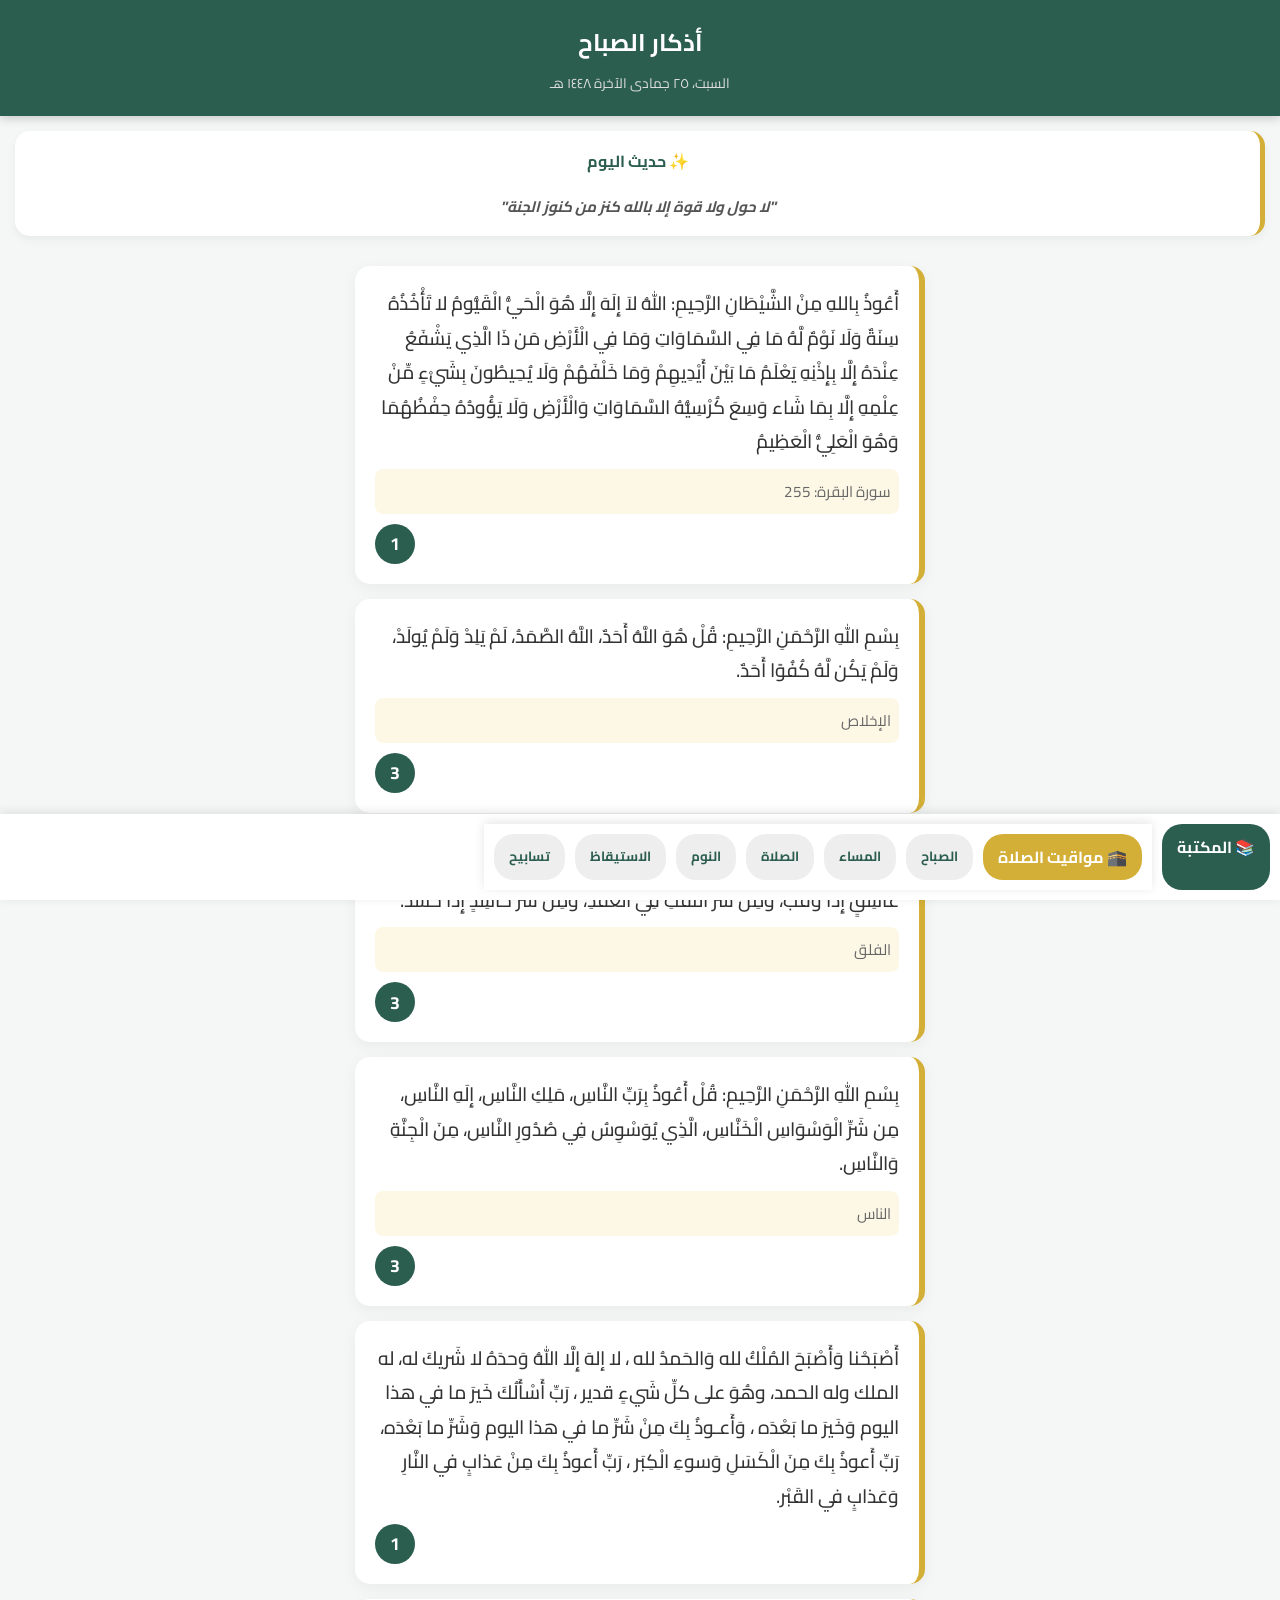
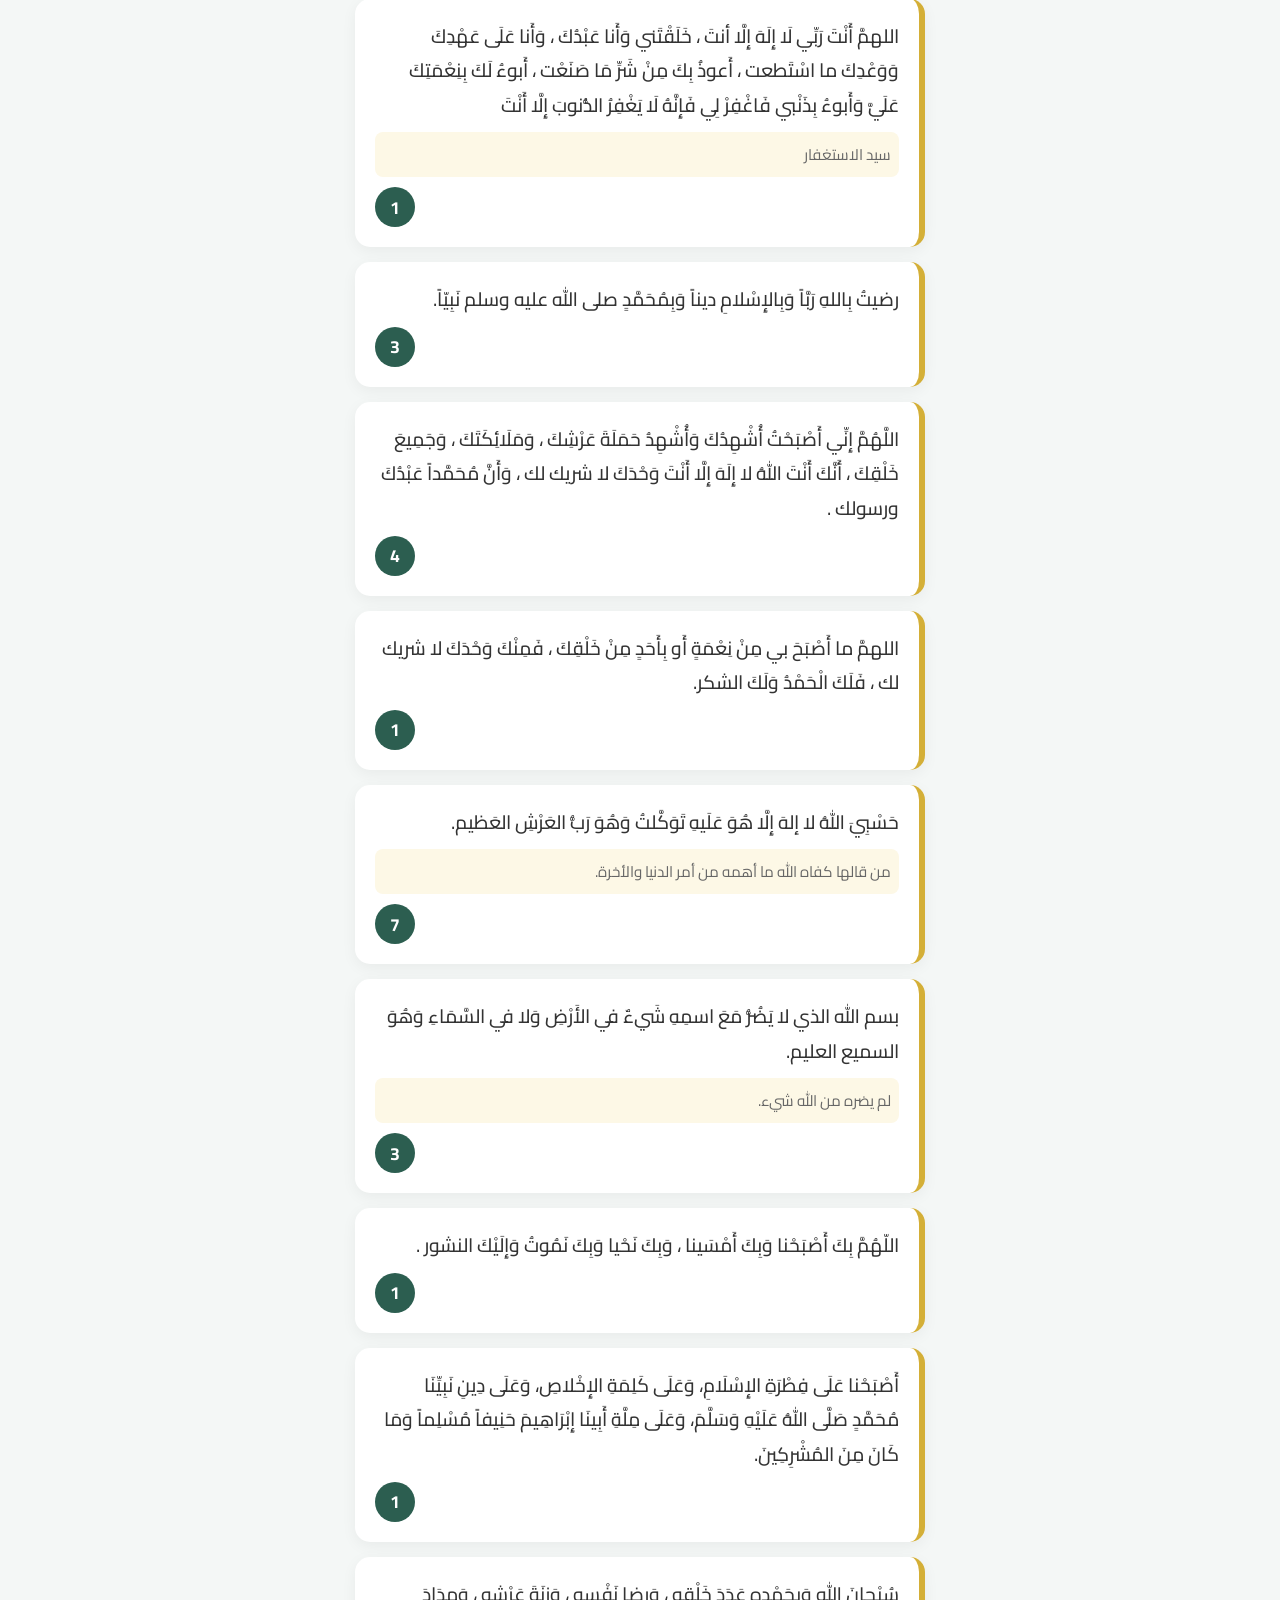
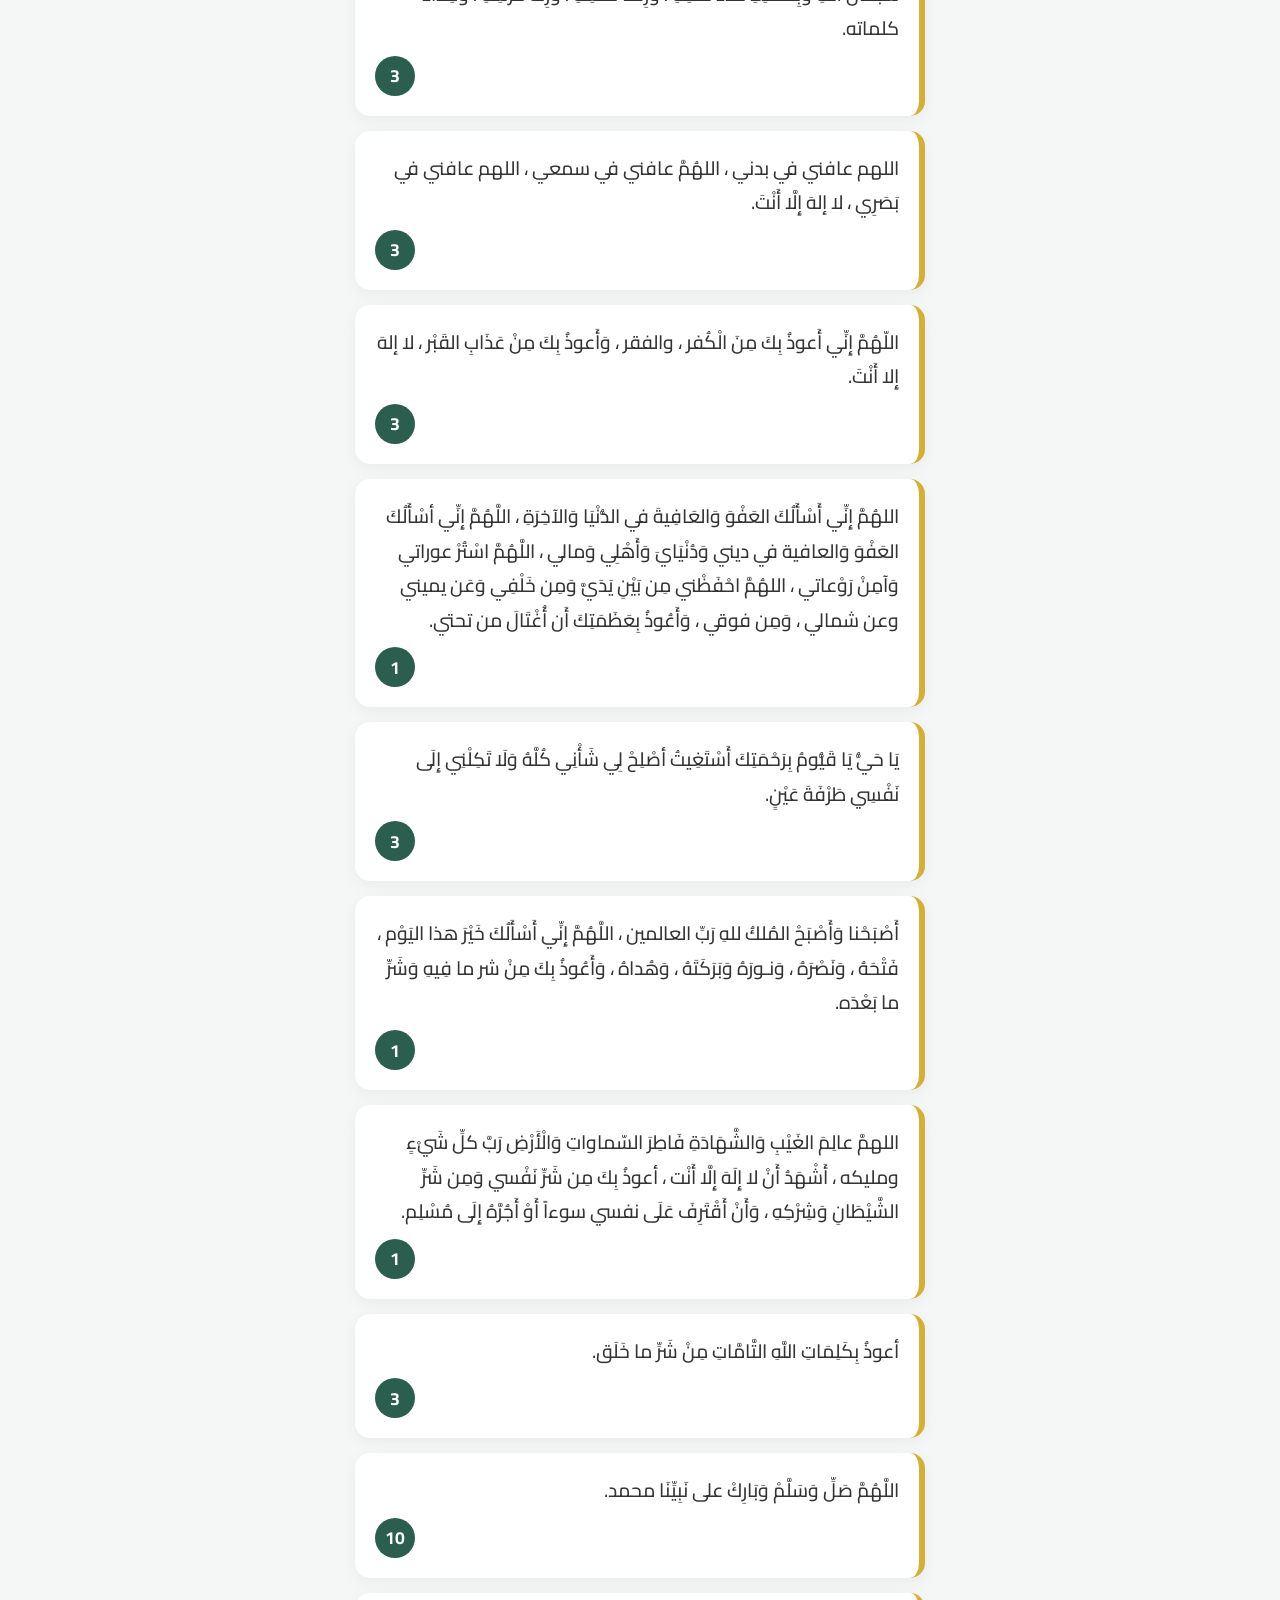
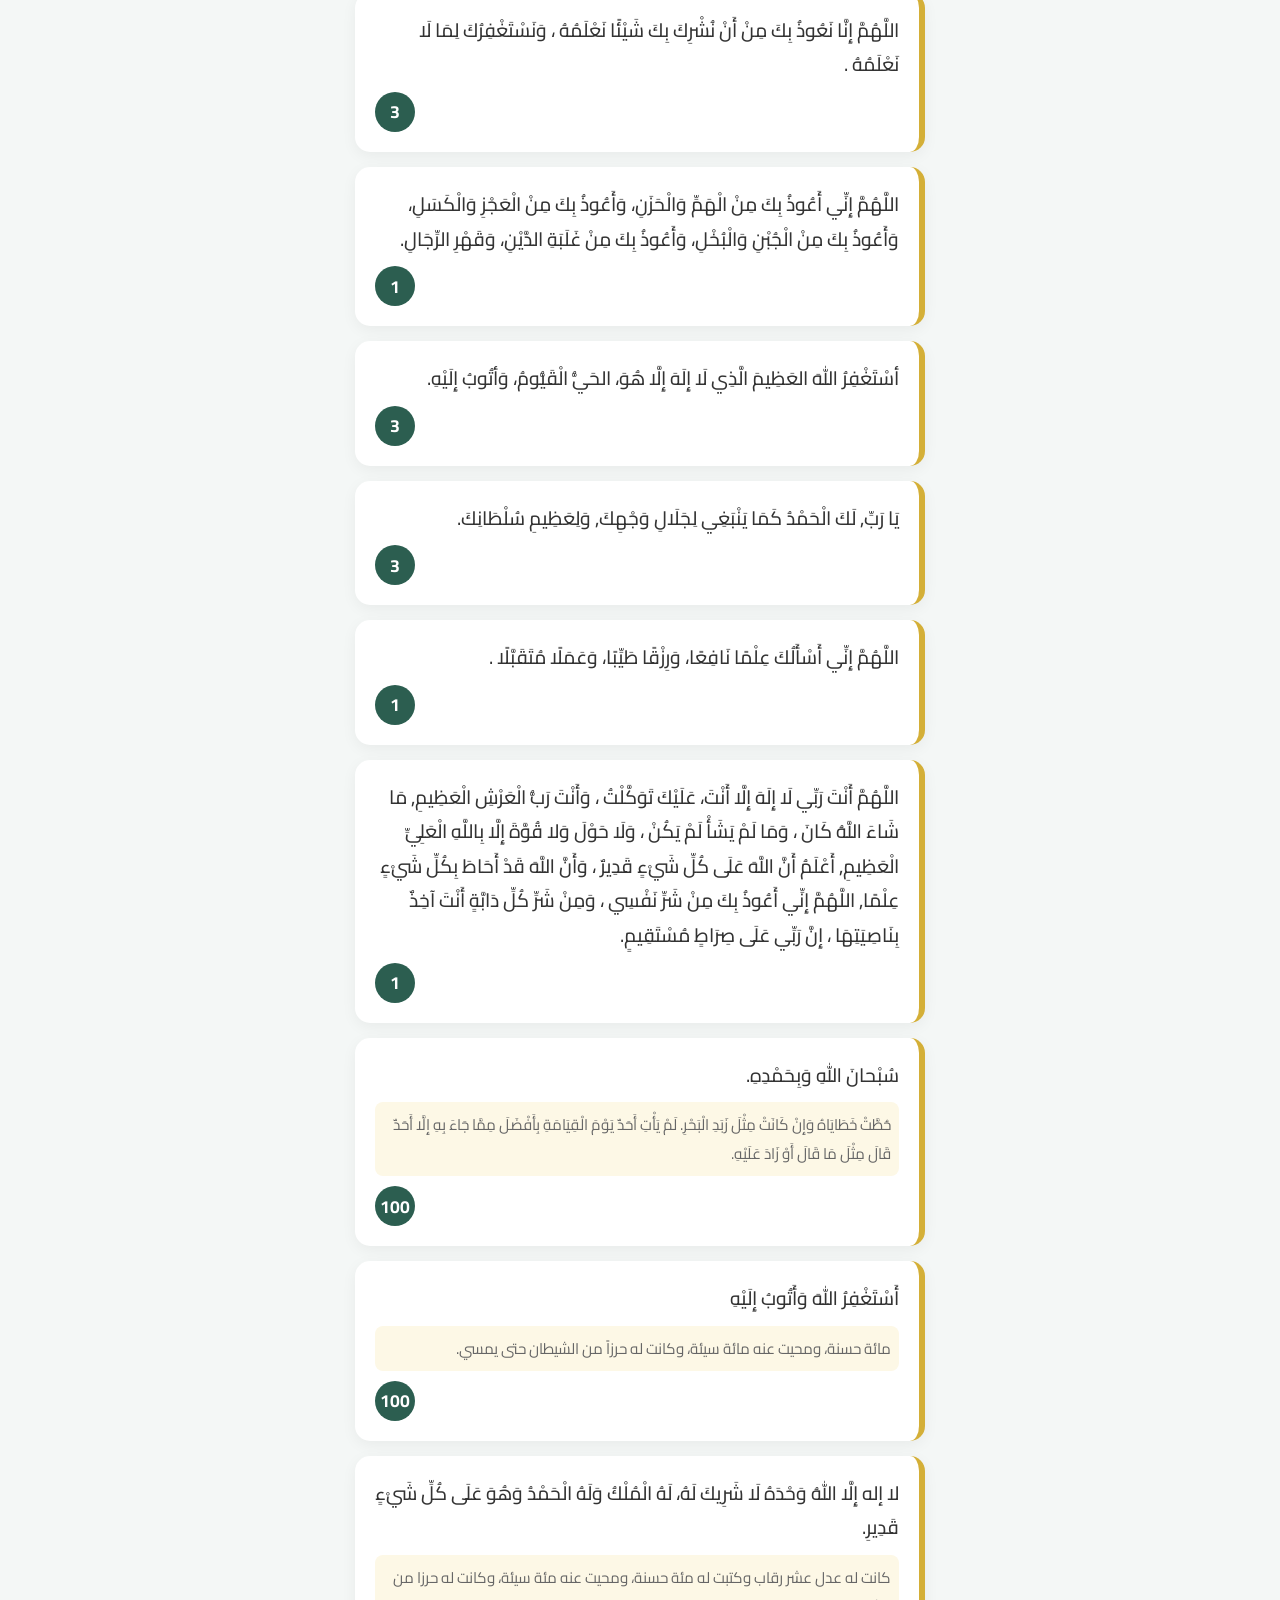
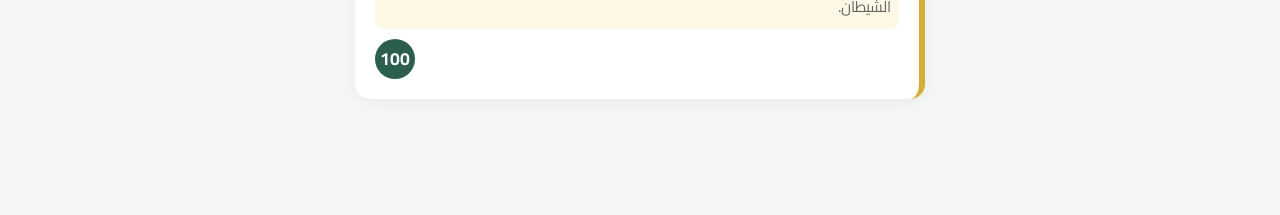
==== commit a794e1e8: "Update index.html" ====
--- a/index.html
+++ b/index.html
@@ -344,6 +344,19 @@
     // كود تشغيل التاريخ الهجري والميلادي
     const dateOptions = { weekday: 'long', year: 'numeric', month: 'long', day: 'numeric' };
     document.getElementById('full-date').innerText = new Date().toLocaleDateString('ar-SA', dateOptions);
+    // كود تغيير الحديث عشوائياً عند كل دخول
+    const dailyHadiths = [
+        "\"خياركم من تعلم القرآن وعلمه\"",
+        "\"كلمتان خفيفتان على اللسان ثقيلتان في الميزان: سبحان الله وبحمده، سبحان الله العظيم\"",
+        "\"من صلى عليّ واحدة صلى الله عليه بها عشراً\"",
+        "\"أحب الكلام إلى الله: سبحان الله، والحمد لله، ولا إله إلا الله، والله أكبر\"",
+        "\"لا حول ولا قوة إلا بالله كنز من كنوز الجنة\""
+    ];
+    const hadithElement = document.getElementById('daily-hadith');
+    if (hadithElement) {
+        hadithElement.innerText = dailyHadiths[Math.floor(Math.random() * dailyHadiths.length)];
+    }
+
 </script>
 
 </body>
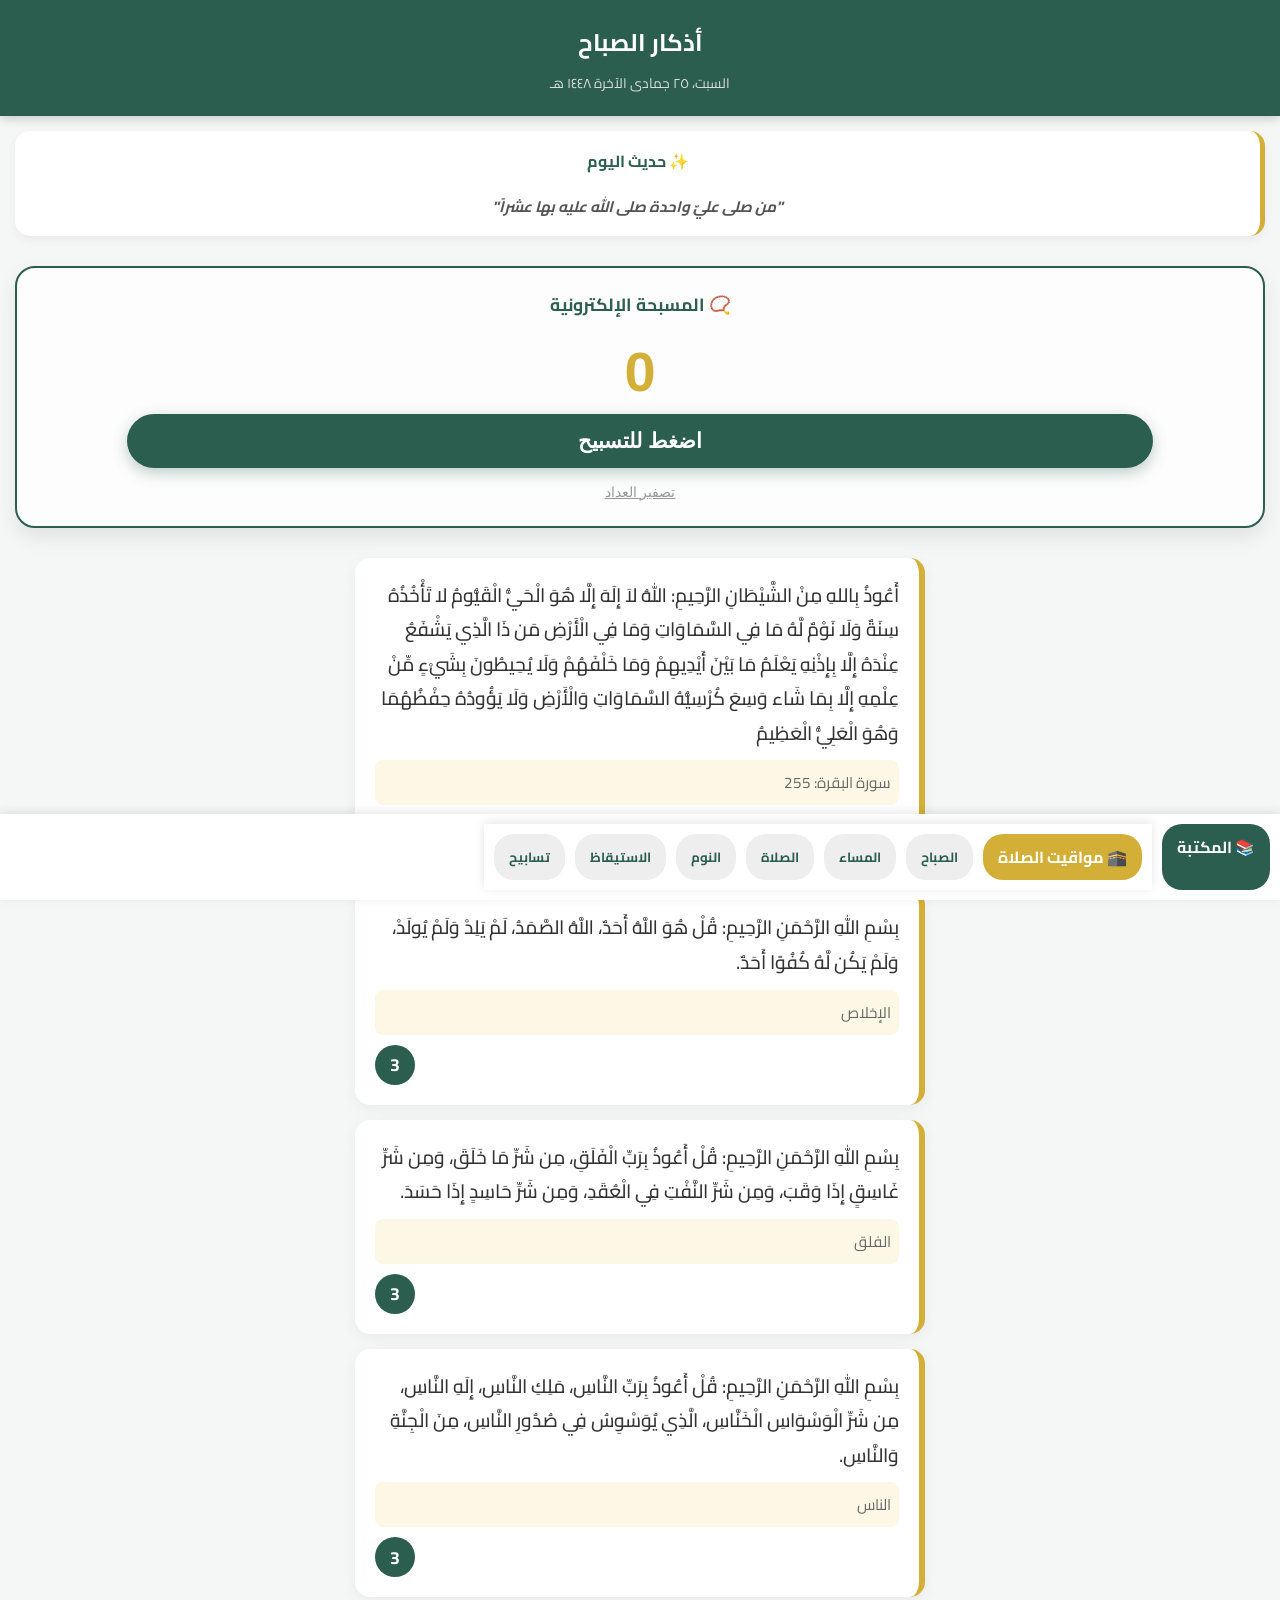
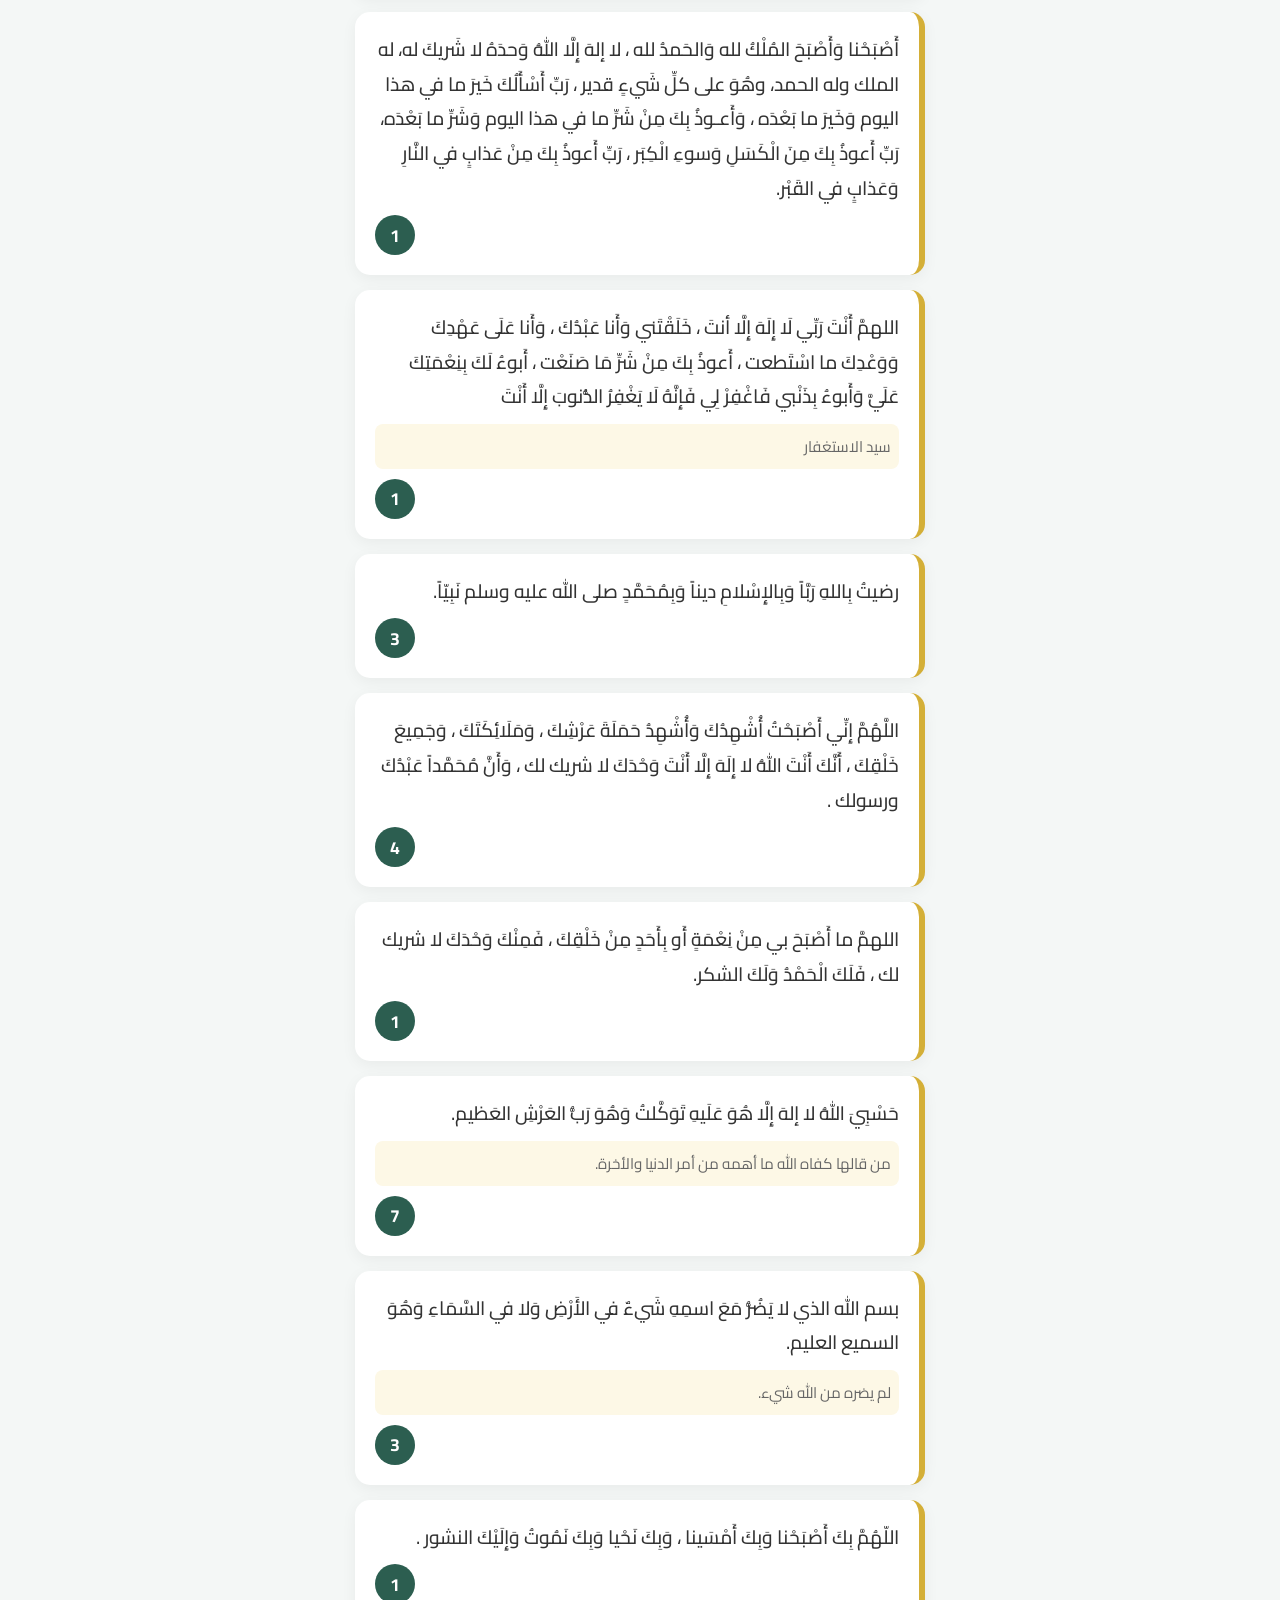
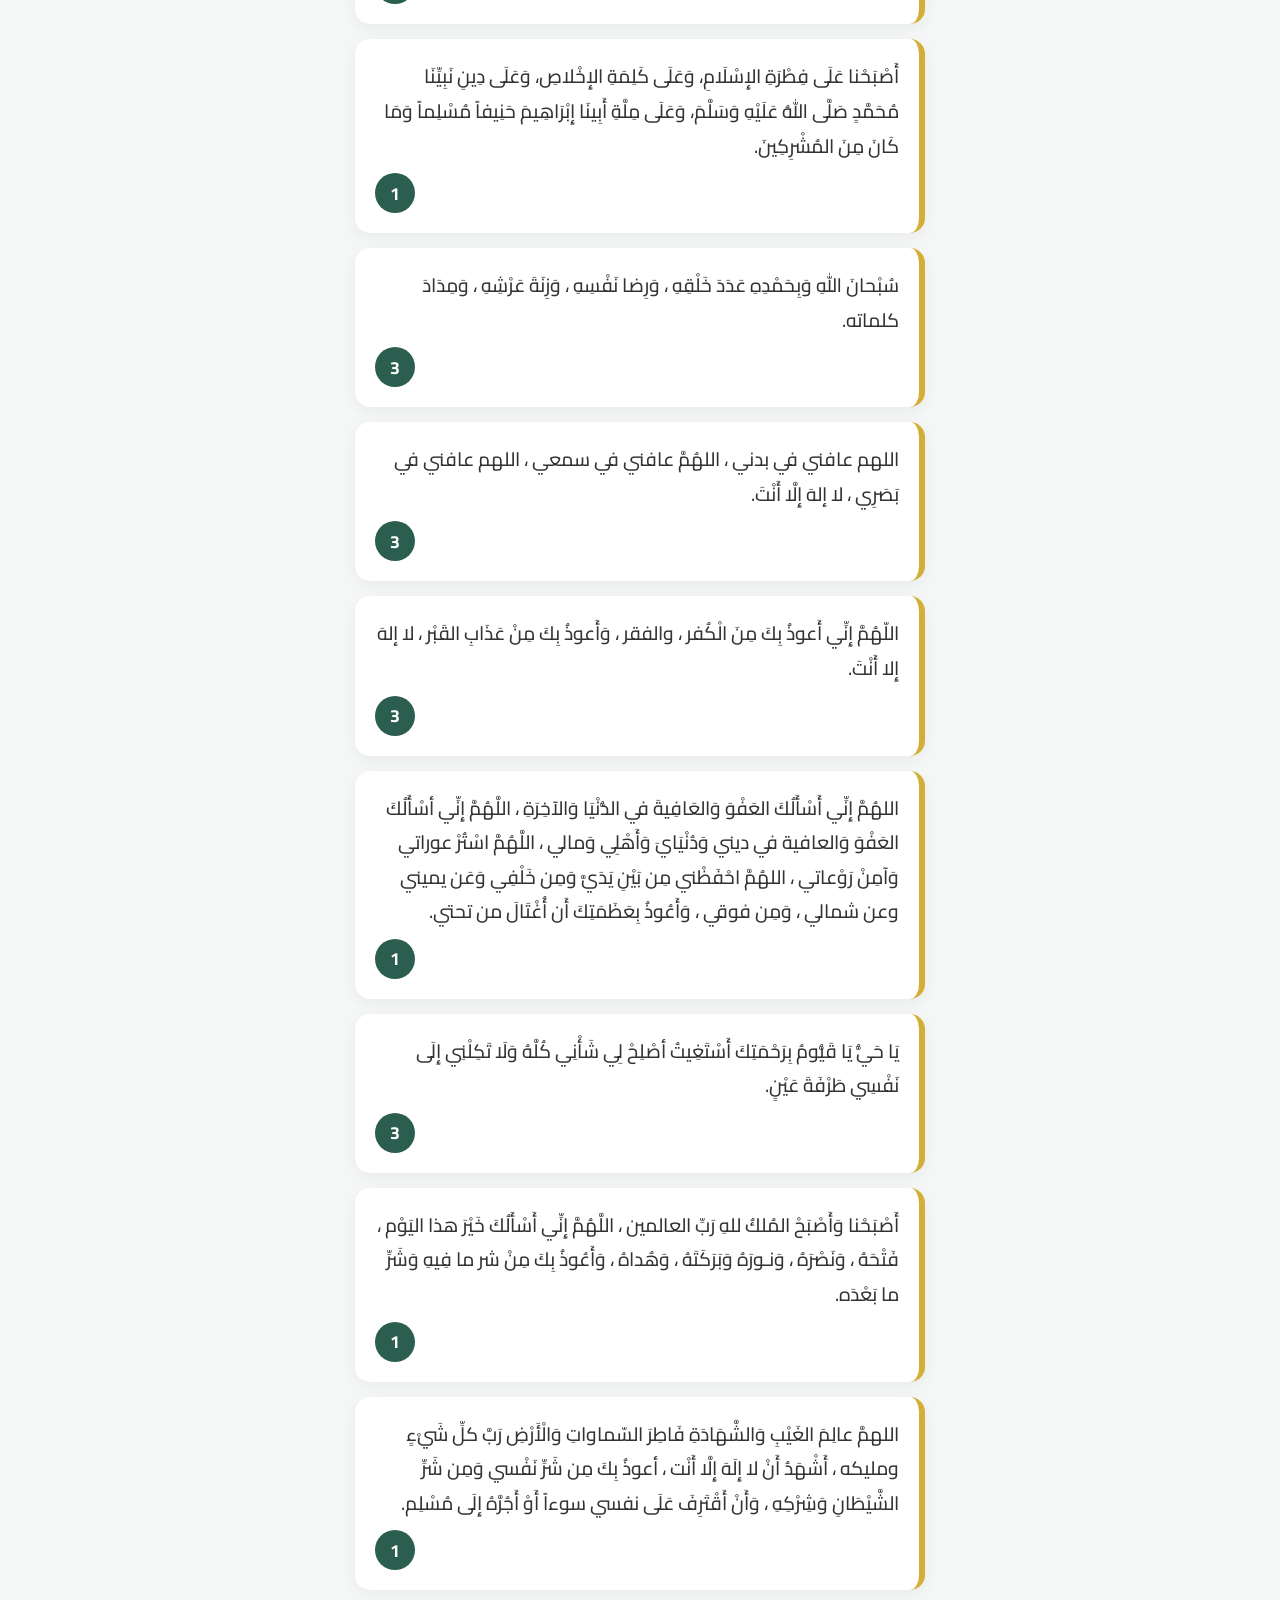
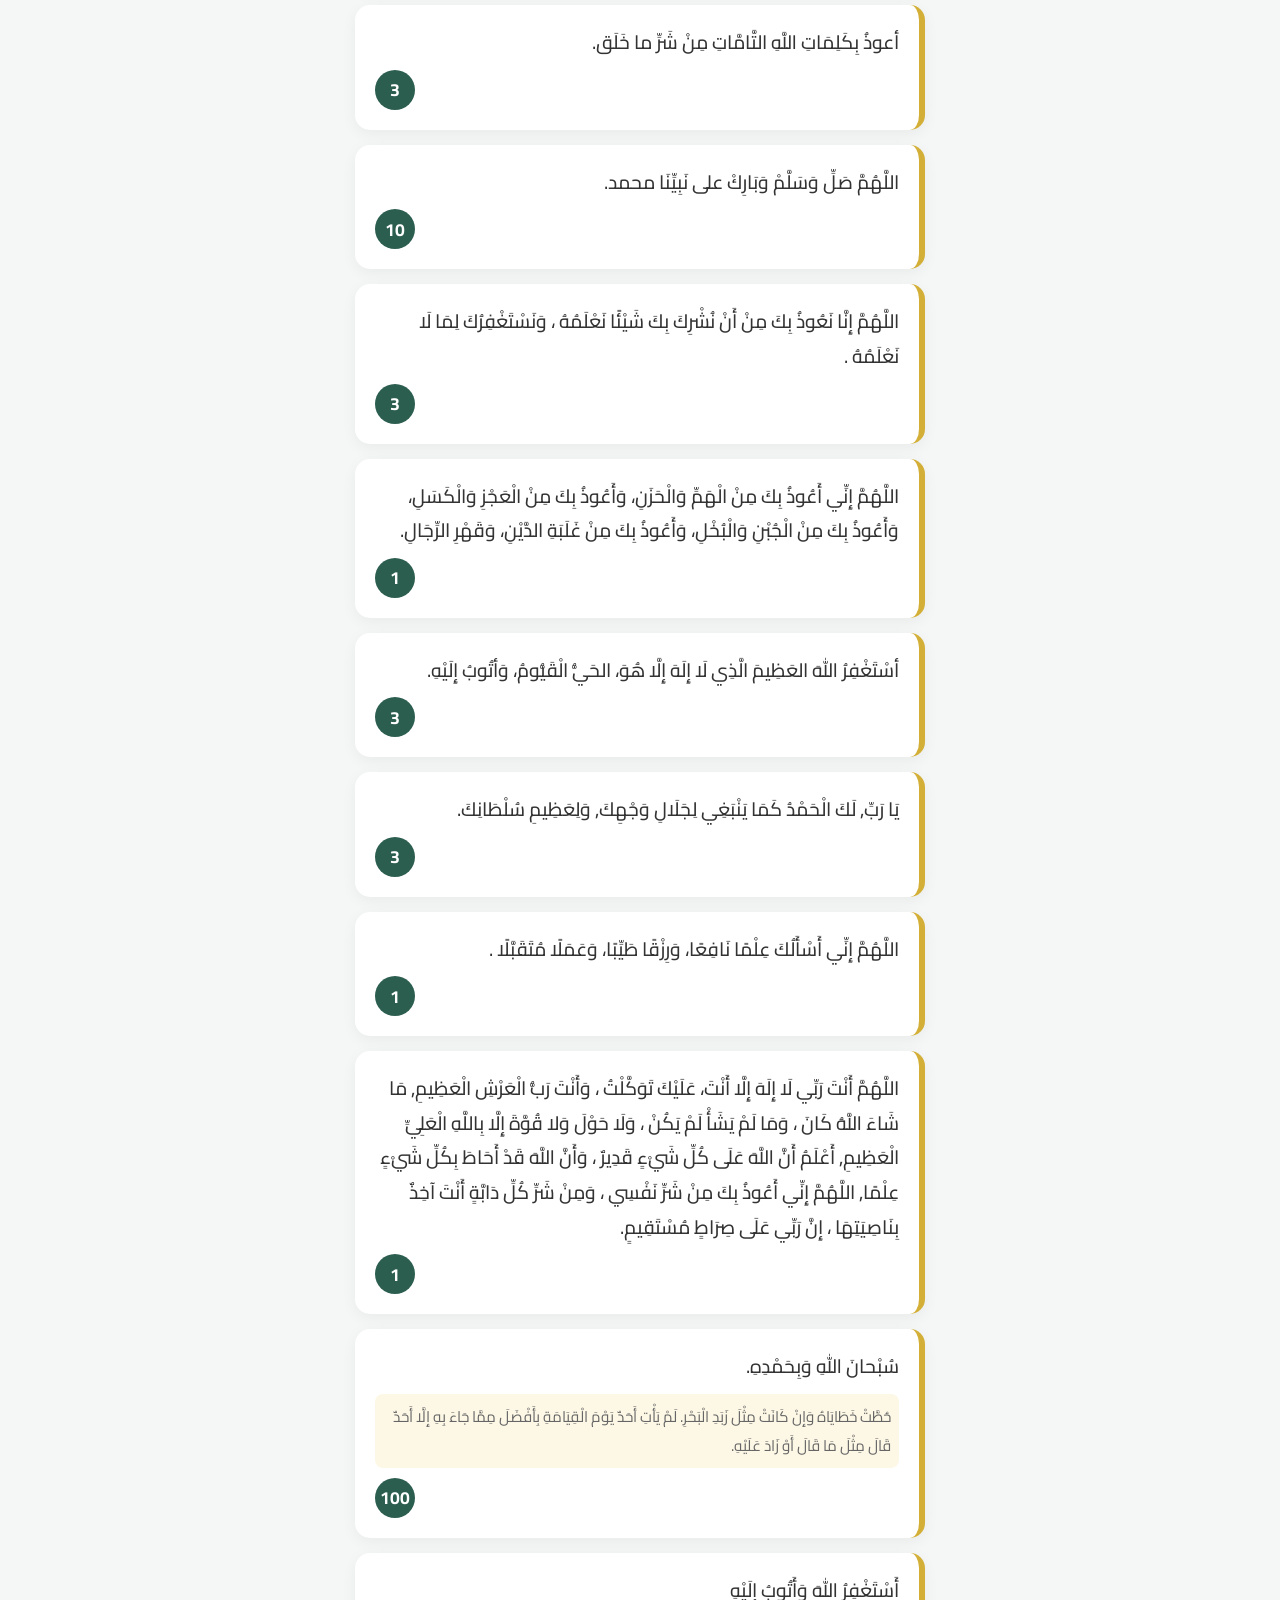
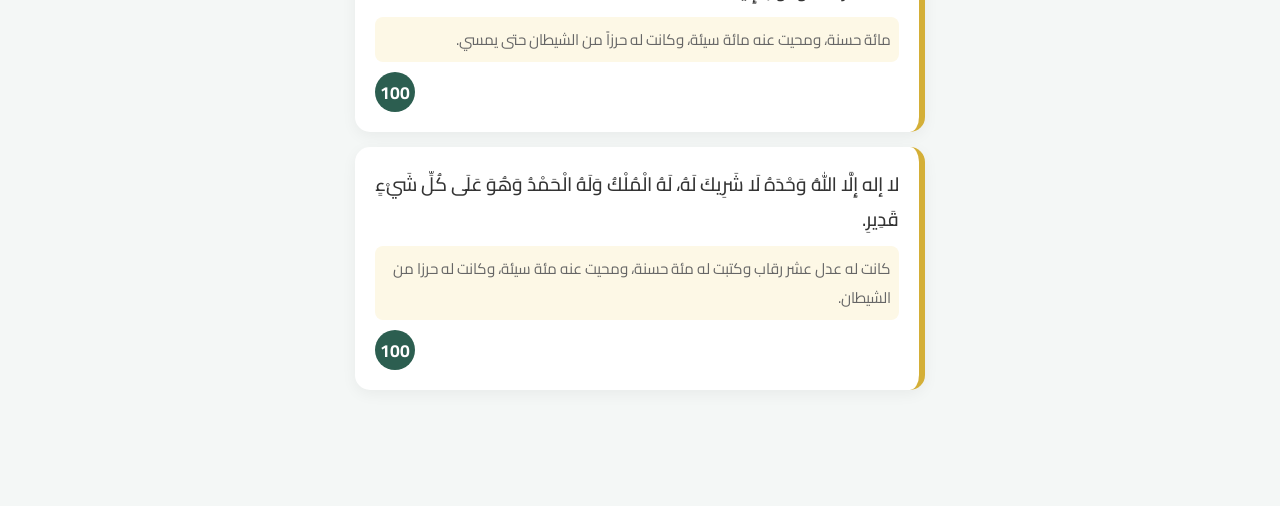
==== commit 2ab37341: "Update index.html" ====
--- a/index.html
+++ b/index.html
@@ -146,6 +146,13 @@
 <div style="background: white; margin: 15px; padding: 15px; border-radius: 15px; border-right: 5px solid #d4af37; box-shadow: 0 4px 10px rgba(0,0,0,0.05); text-align: center;">
     <h3 style="color: #2c5e50; margin-top: 0; font-size: 1rem;">✨ حديث اليوم</h3>
     <p id="daily-hadith" style="font-style: italic; color: #555; font-size: 0.95rem; font-weight: bold; margin-bottom: 0;">"خياركم من تعلم القرآن وعلمه"</p>
+</div>
+<div style="background: #fdfdfd; margin: 15px; padding: 20px; border-radius: 20px; border: 2px solid #2c5e50; text-align: center; box-shadow: 0 10px 20px rgba(0,0,0,0.08);">
+    <h3 style="color: #2c5e50; margin-top: 0; font-size: 1.1rem;">📿 المسبحة الإلكترونية</h3>
+    <div id="counter" style="font-size: 3.5rem; font-weight: bold; color: #d4af37; margin: 10px 0; font-family: sans-serif;">0</div>
+    <button onclick="increment()" style="background: #2c5e50; color: white; border: none; padding: 15px 0; border-radius: 50px; font-size: 1.3rem; font-weight: bold; width: 85%; cursor: pointer; box-shadow: 0 5px 15px rgba(44, 94, 80, 0.3); active: transform: scale(0.95);">اضغط للتسبيح</button>
+    <br>
+    <button onclick="resetCounter()" style="background: none; border: none; color: #999; margin-top: 15px; font-size: 0.85rem; text-decoration: underline; cursor: pointer;">تصفير العداد</button>
 </div>
 
     <main id="app-container">
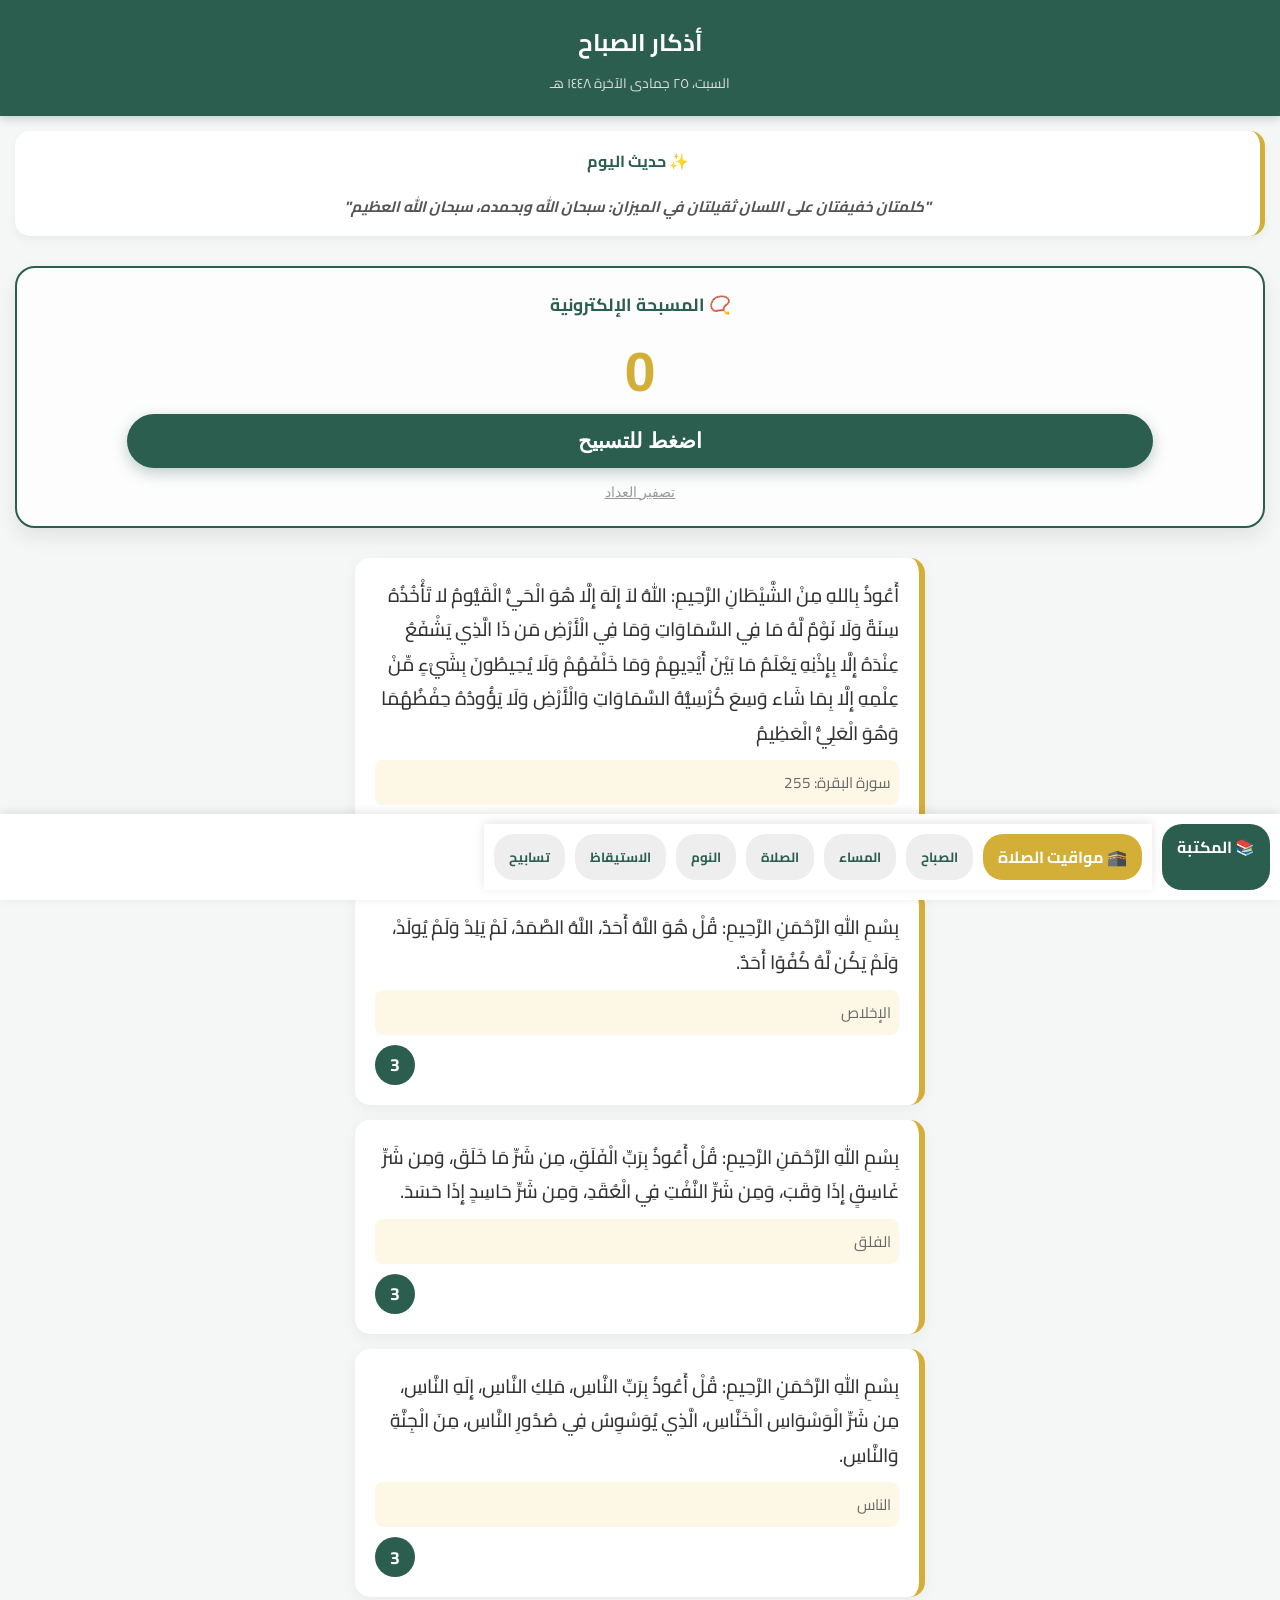
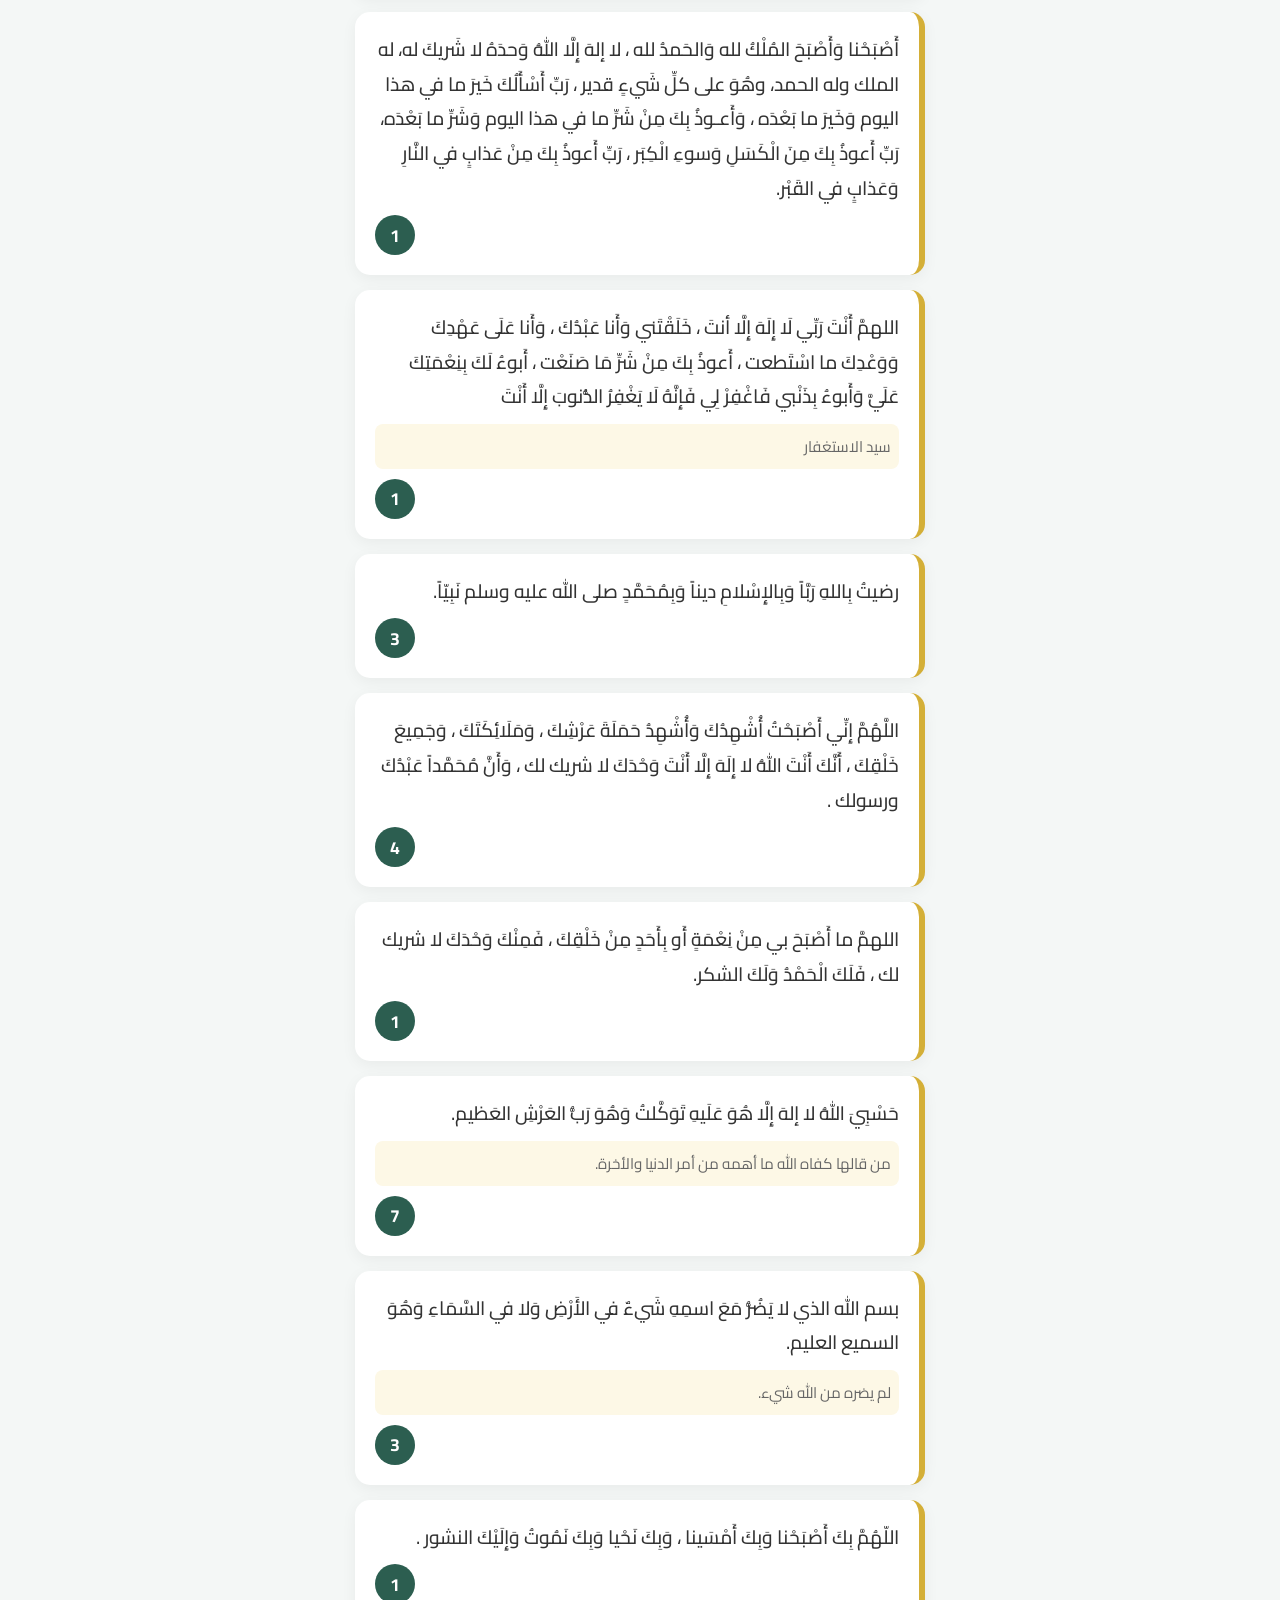
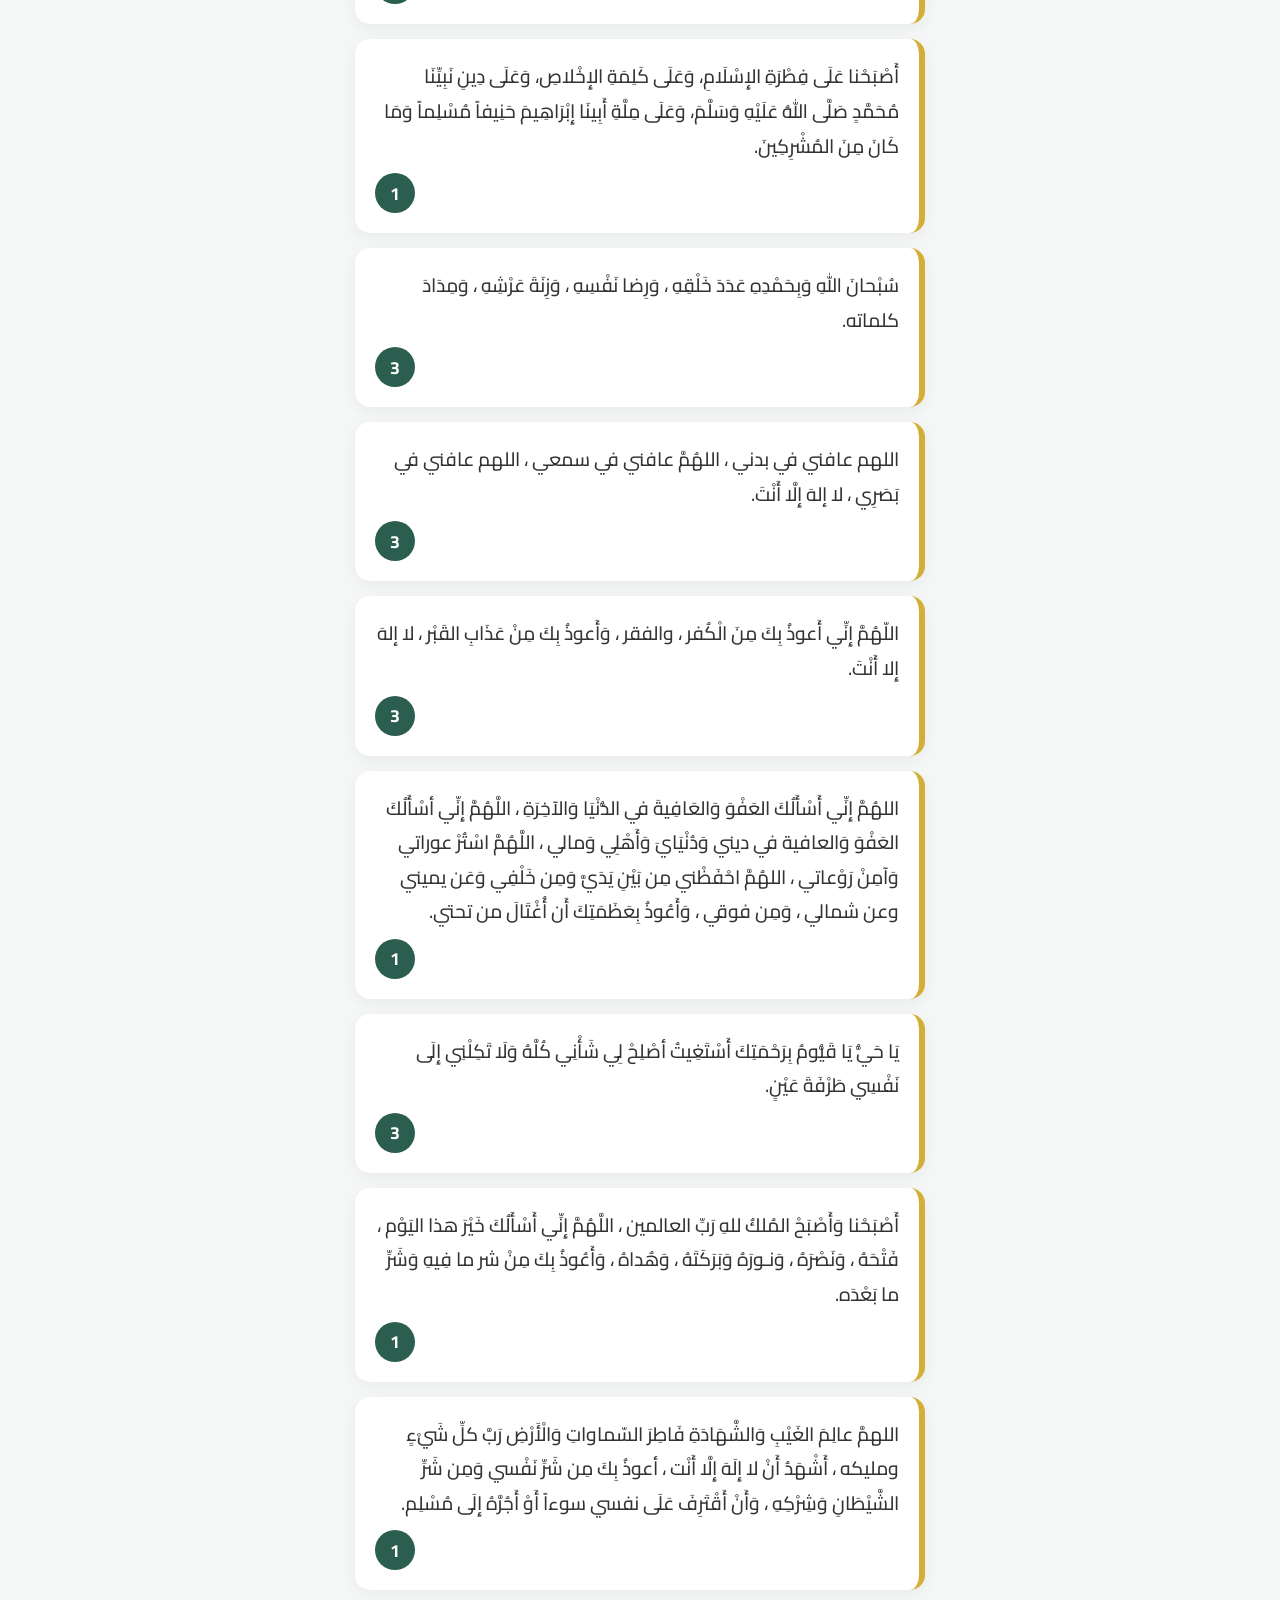
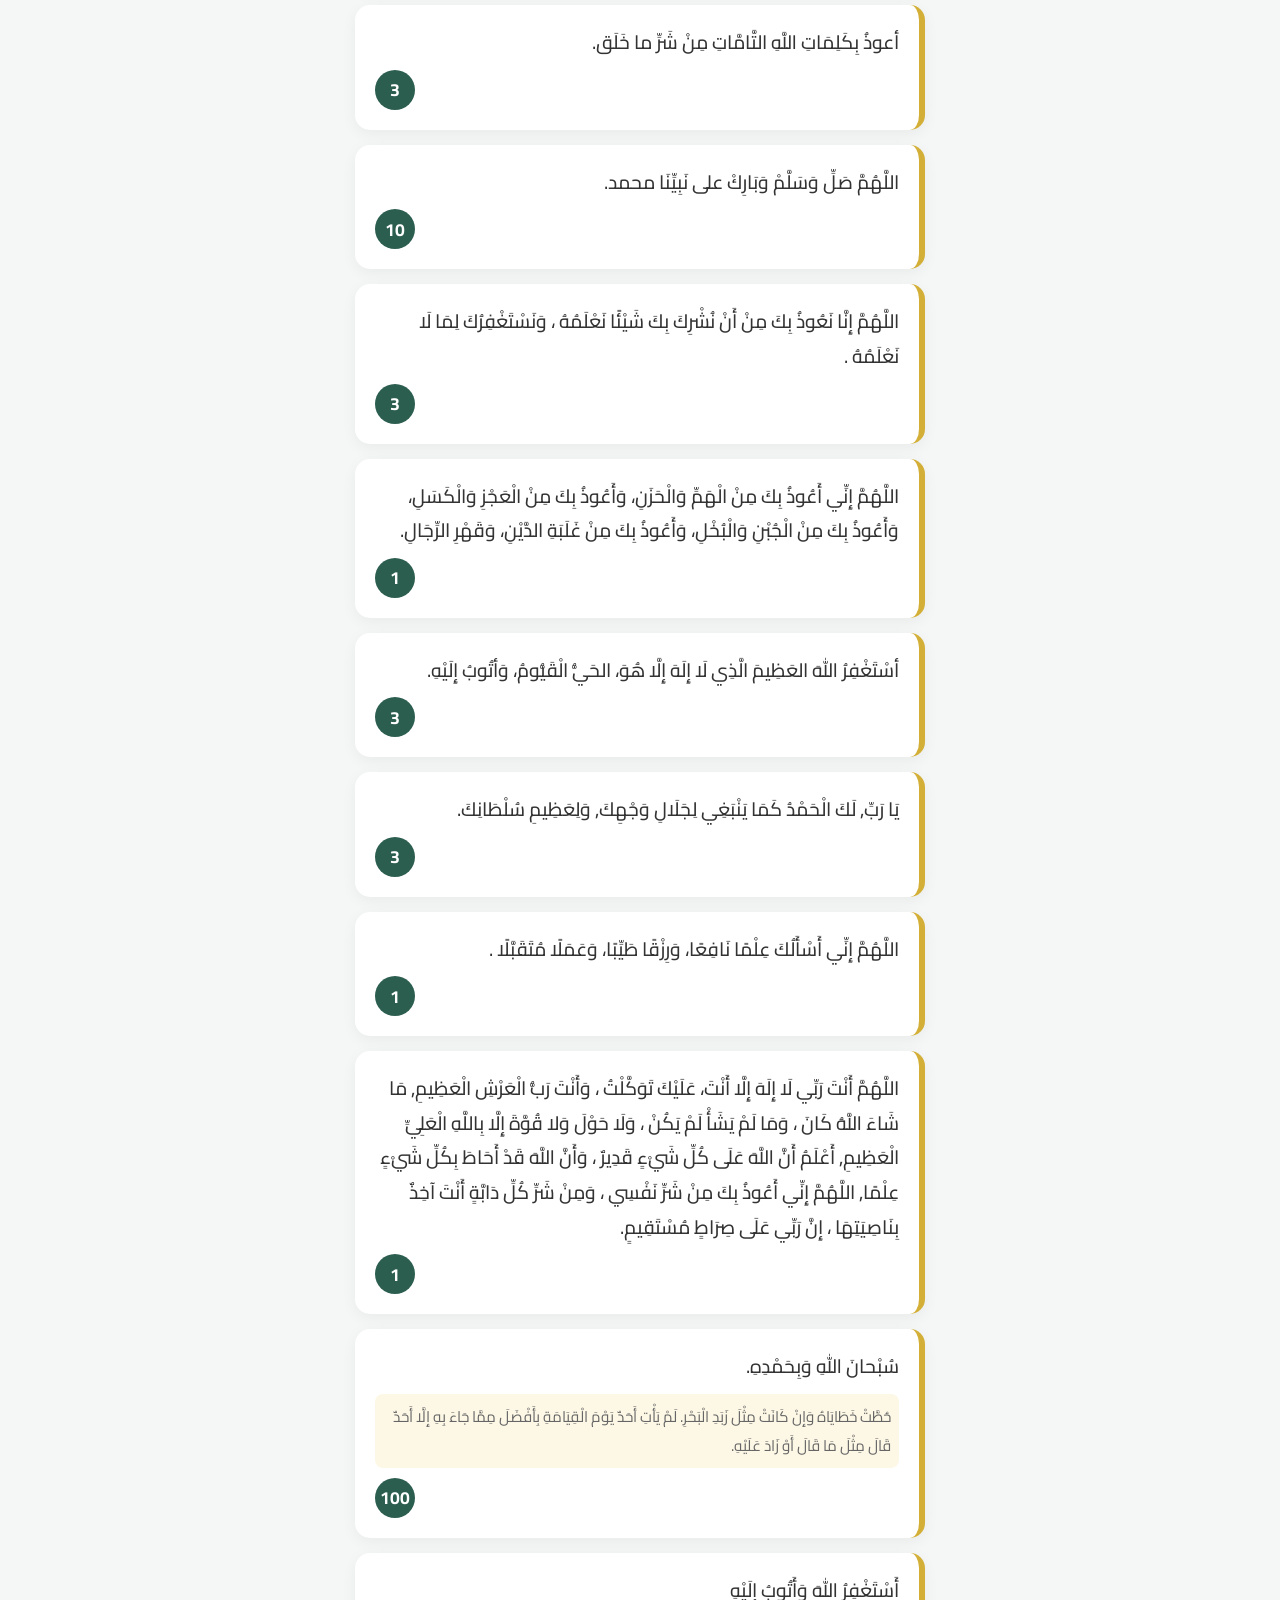
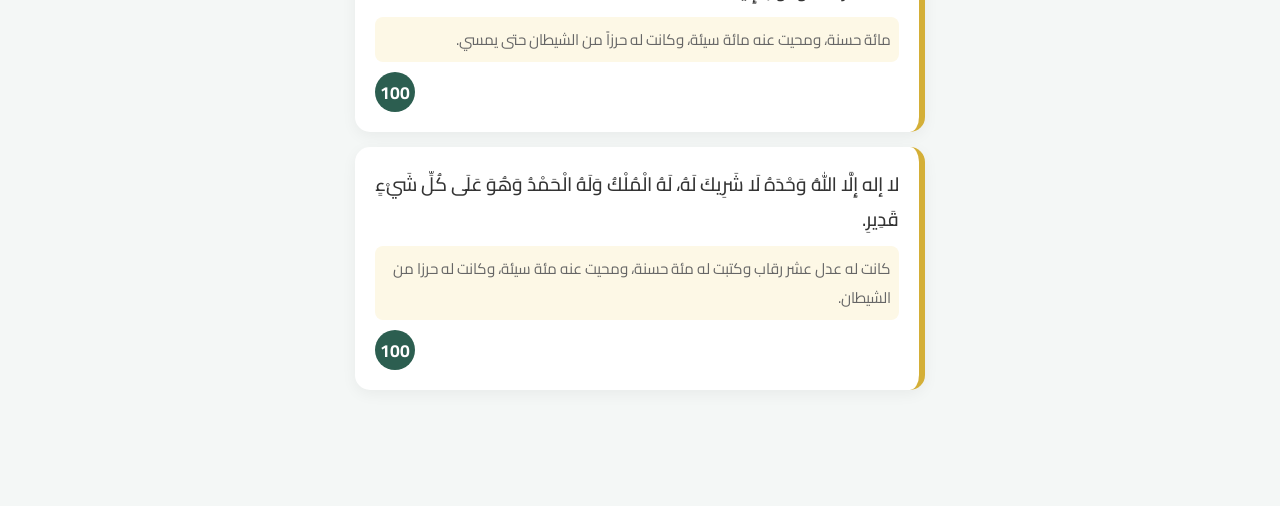
==== commit 3dea310b: "Update index.html" ====
--- a/index.html
+++ b/index.html
@@ -363,6 +363,26 @@
     if (hadithElement) {
         hadithElement.innerText = dailyHadiths[Math.floor(Math.random() * dailyHadiths.length)];
     }
+    // برمجة المسبحة الإلكترونية
+    let count = localStorage.getItem('tasbeeh_count') || 0;
+    const counterDisplay = document.getElementById('counter');
+    if (counterDisplay) counterDisplay.innerText = count;
+
+    function increment() {
+        count++;
+        if (counterDisplay) counterDisplay.innerText = count;
+        localStorage.setItem('tasbeeh_count', count);
+        // اهتزاز خفيف يشعر به المستخدم عند التسبيح
+        if (navigator.vibrate) navigator.vibrate(40);
+    }
+
+    function resetCounter() {
+        if(confirm("هل تريد تصفير عداد المسبحة؟")) {
+            count = 0;
+            if (counterDisplay) counterDisplay.innerText = count;
+            localStorage.setItem('tasbeeh_count', 0);
+        }
+    }
 
 </script>
 
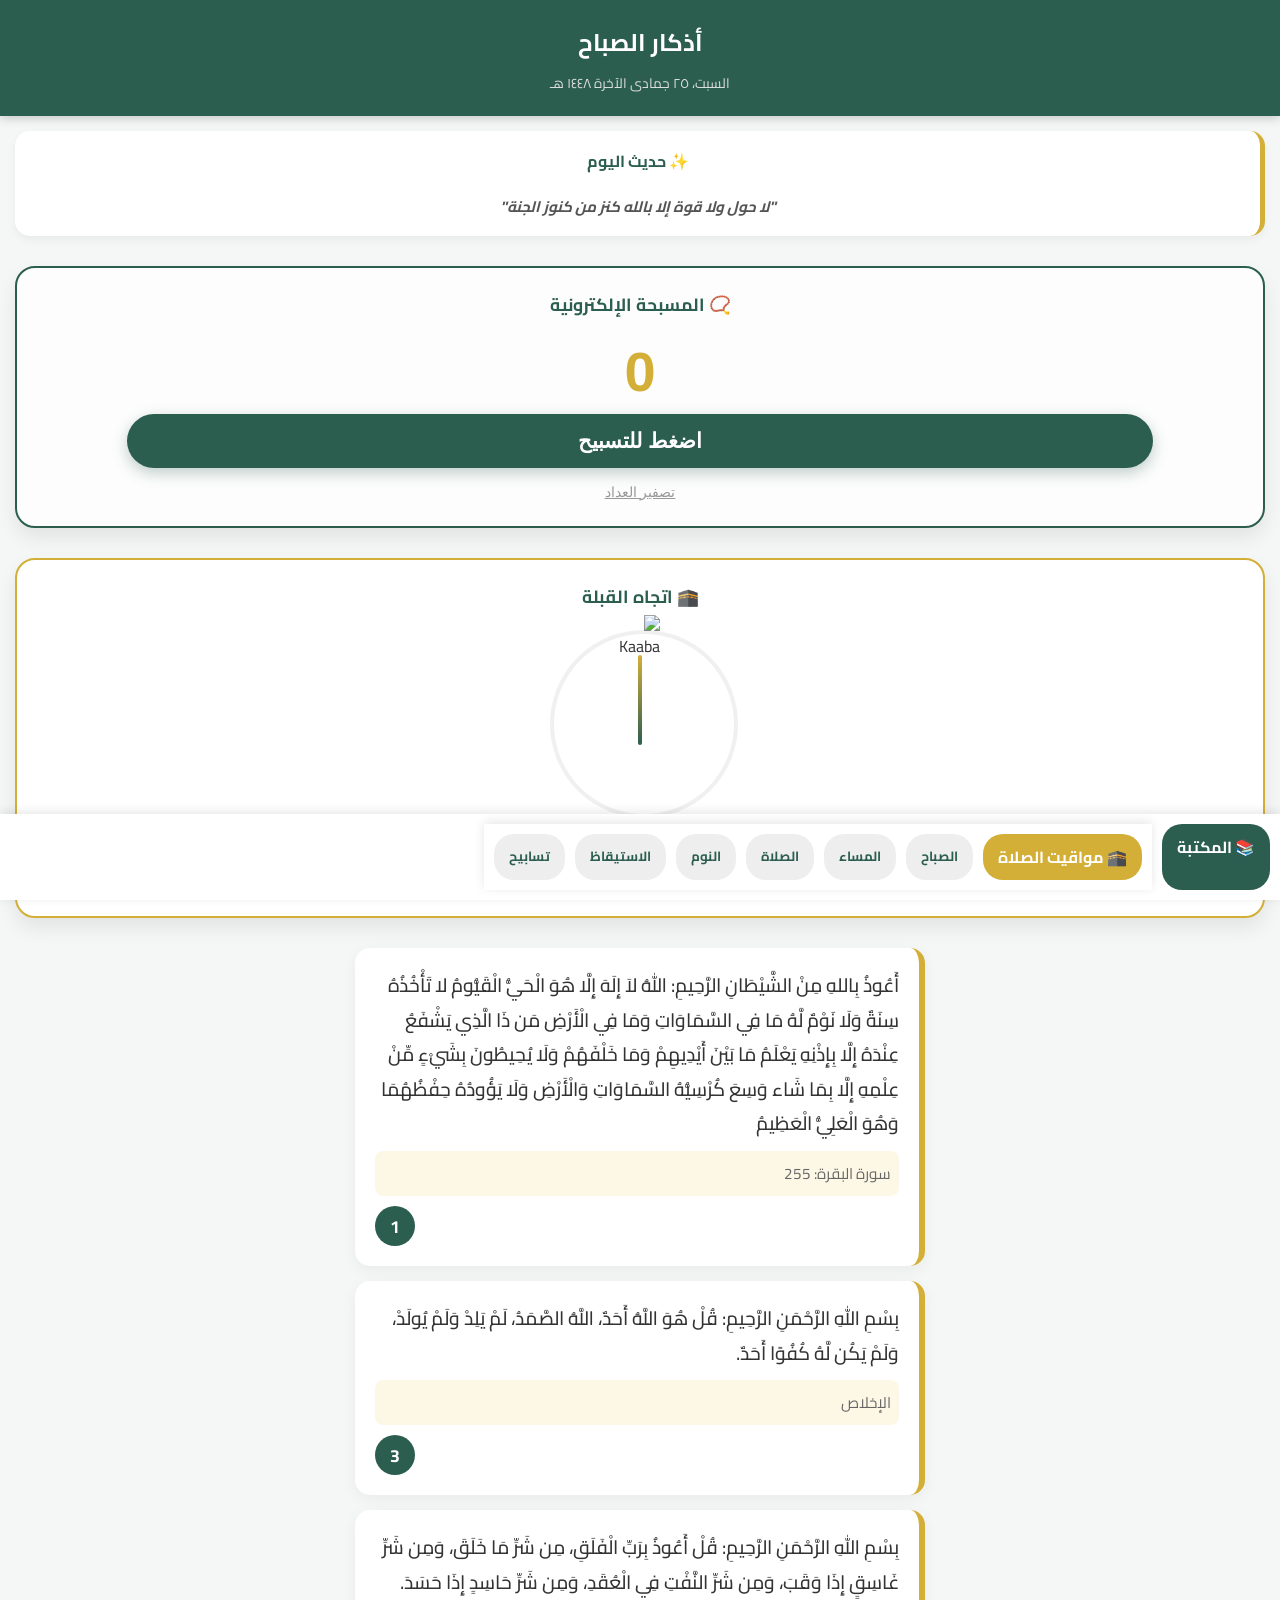
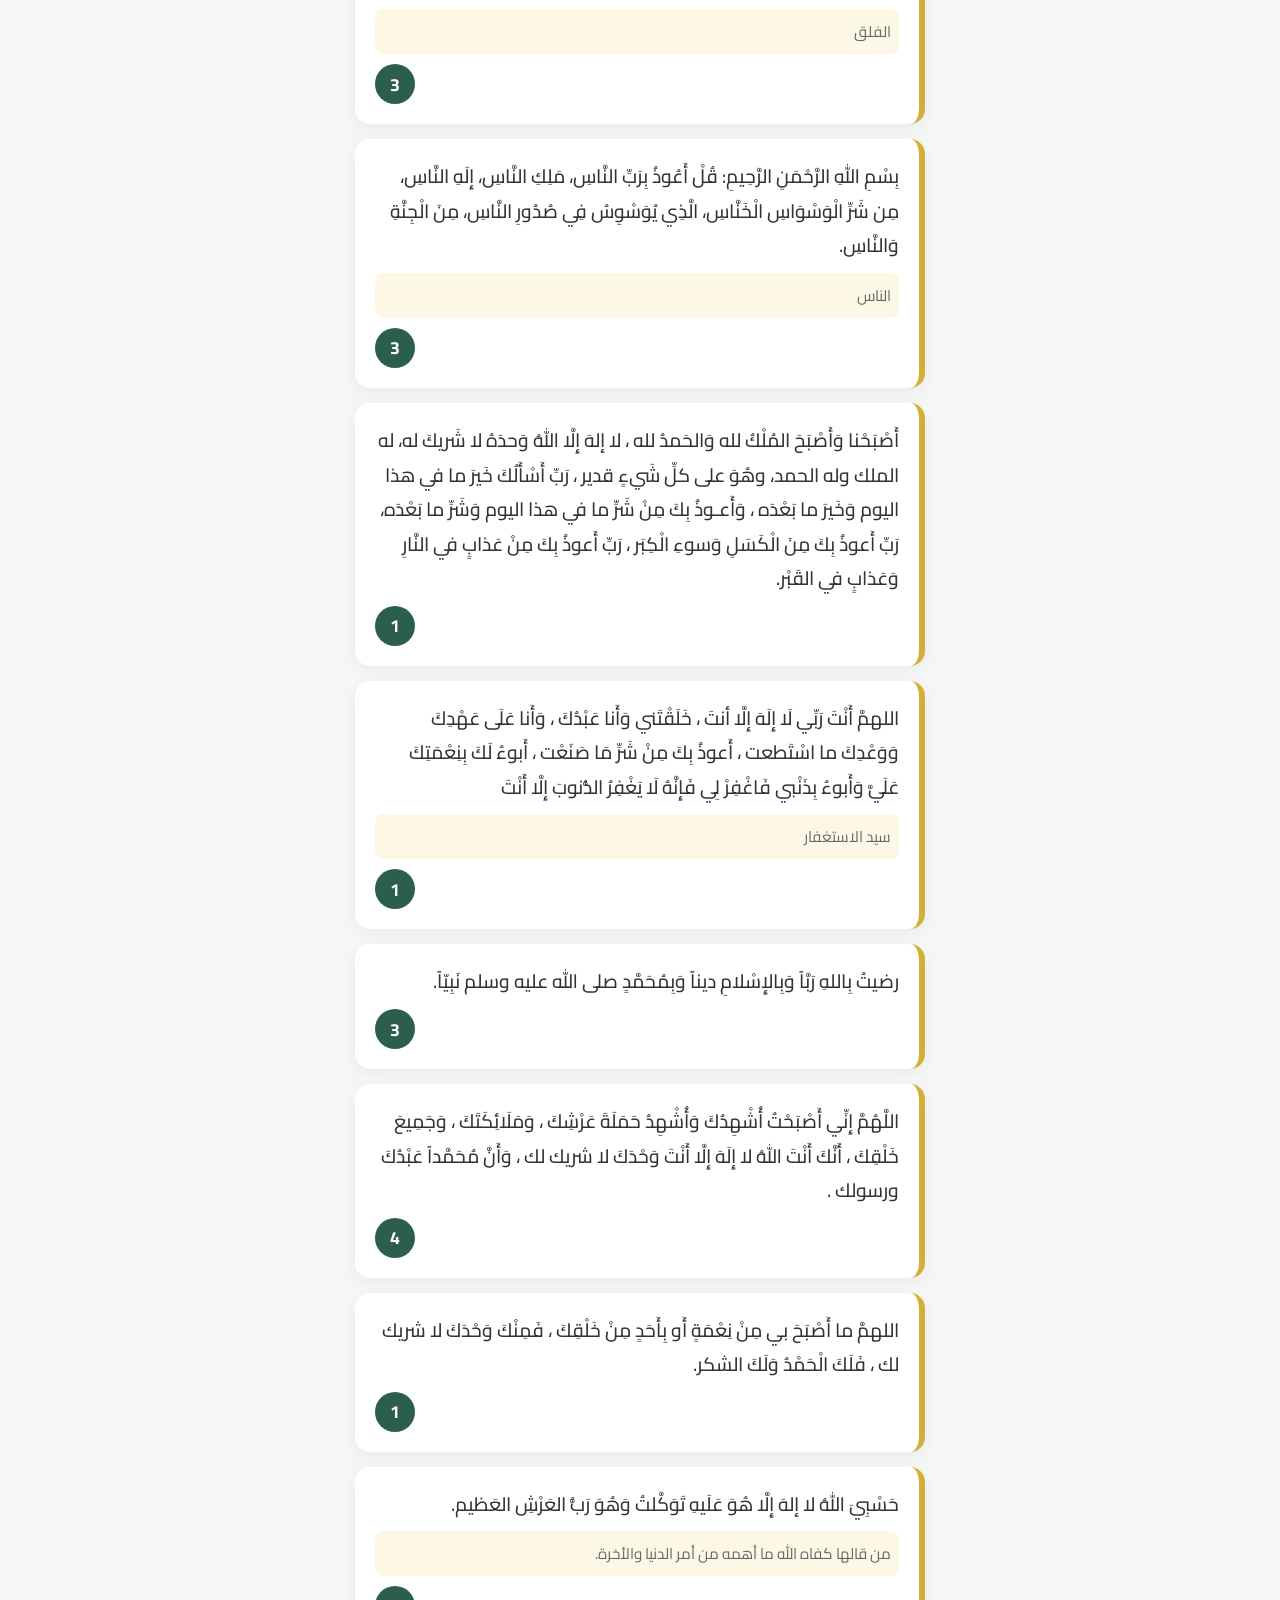
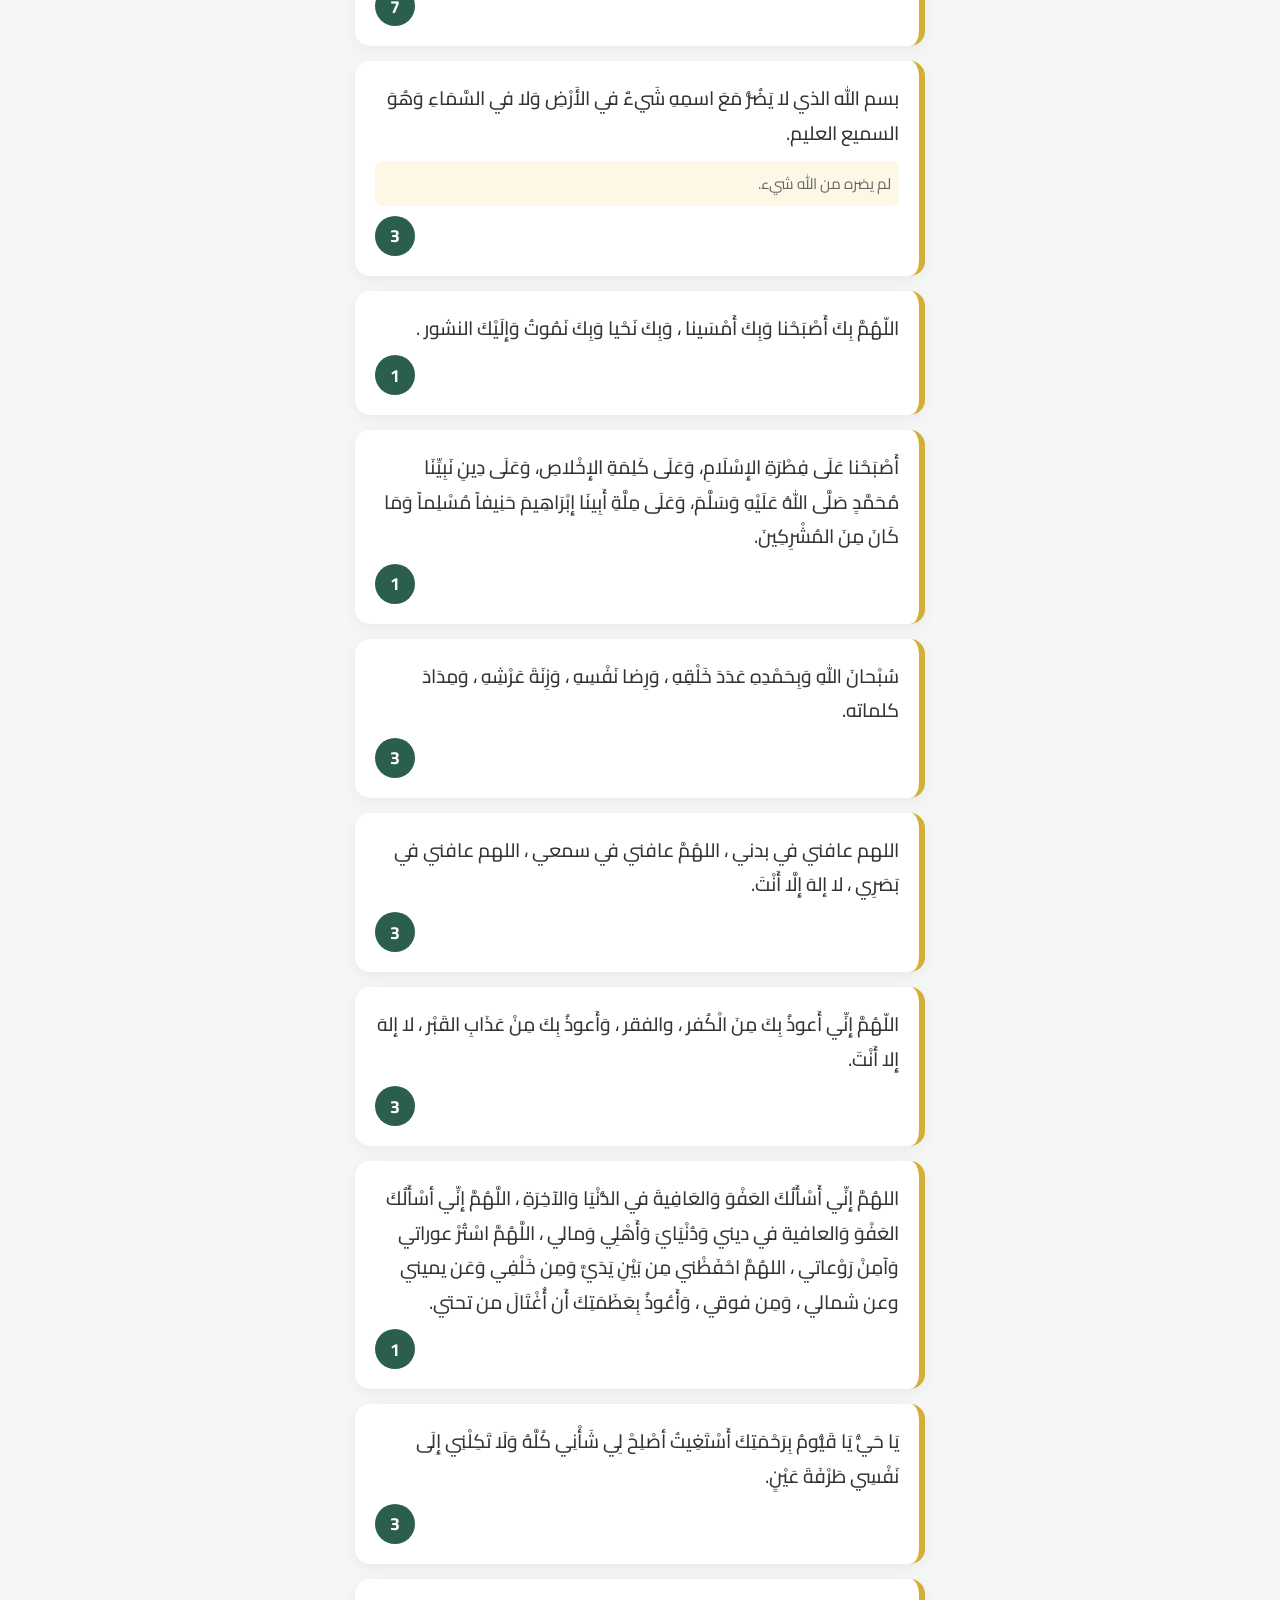
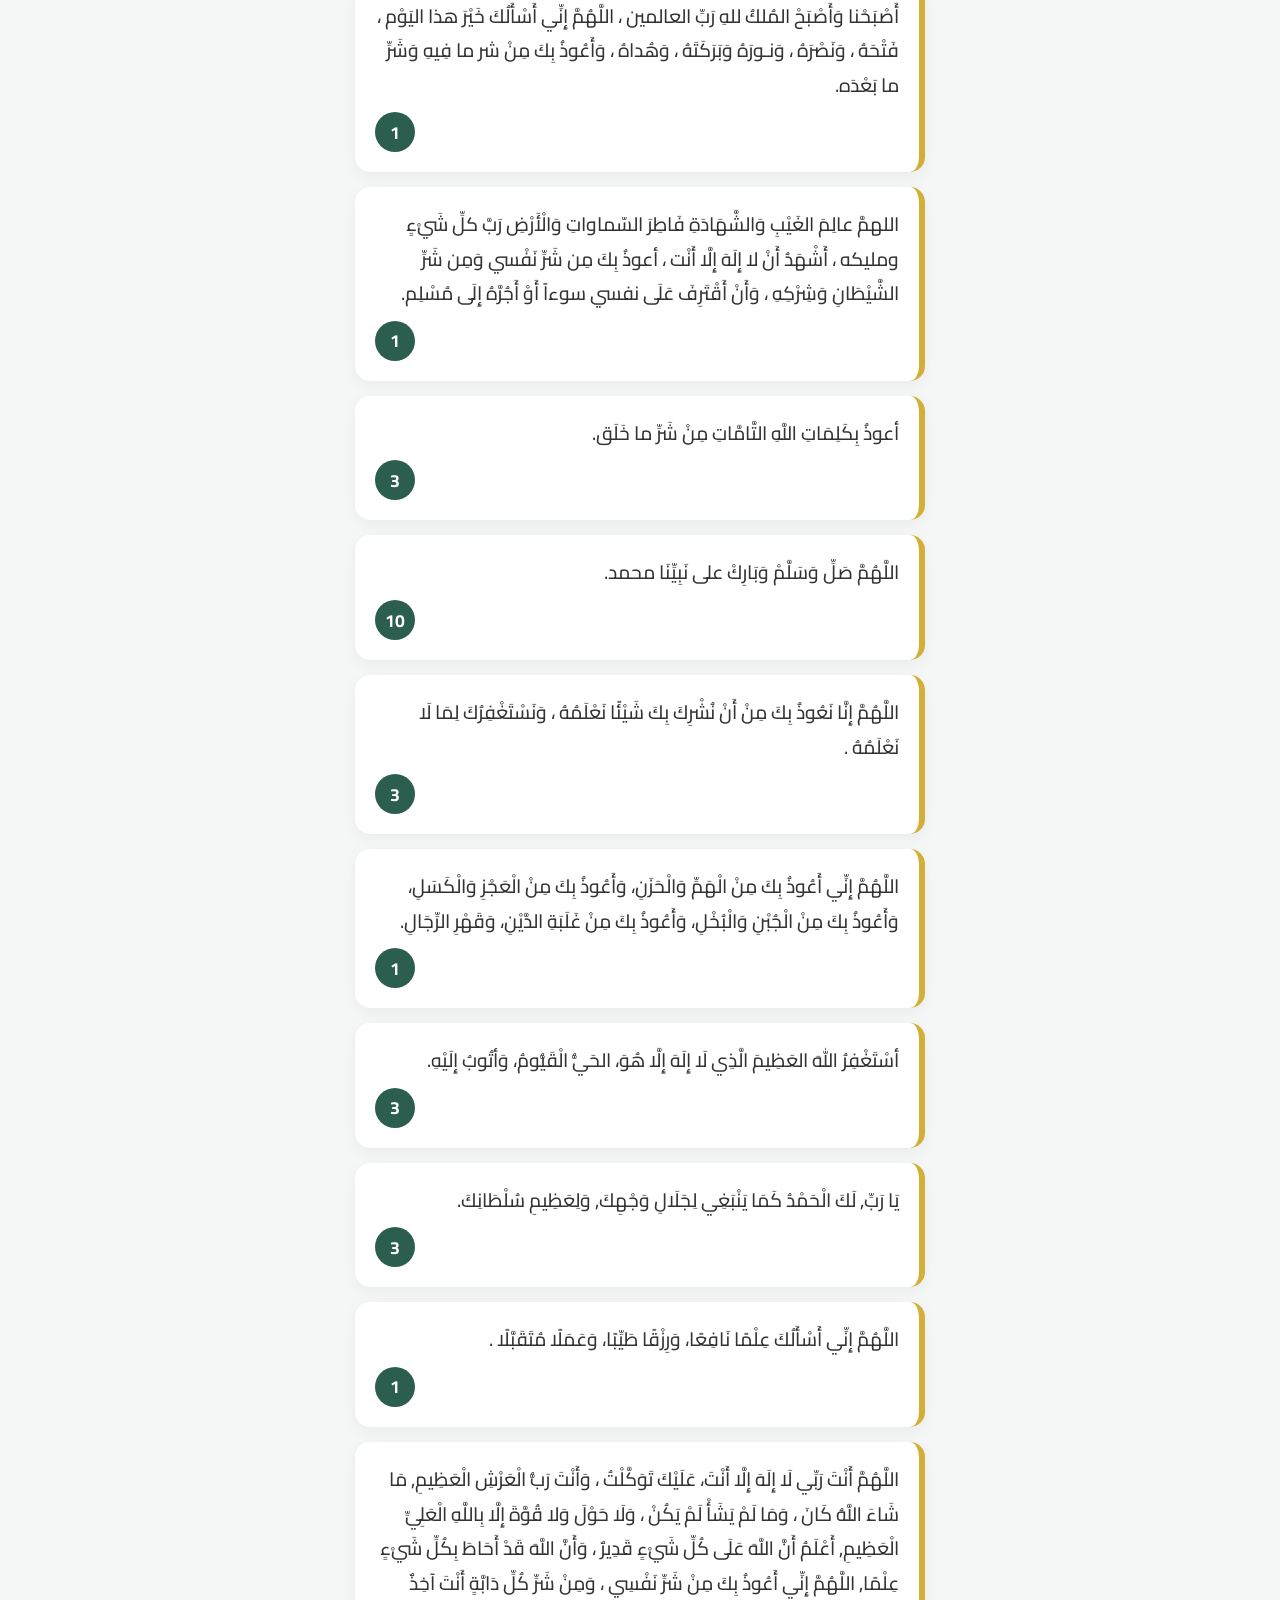
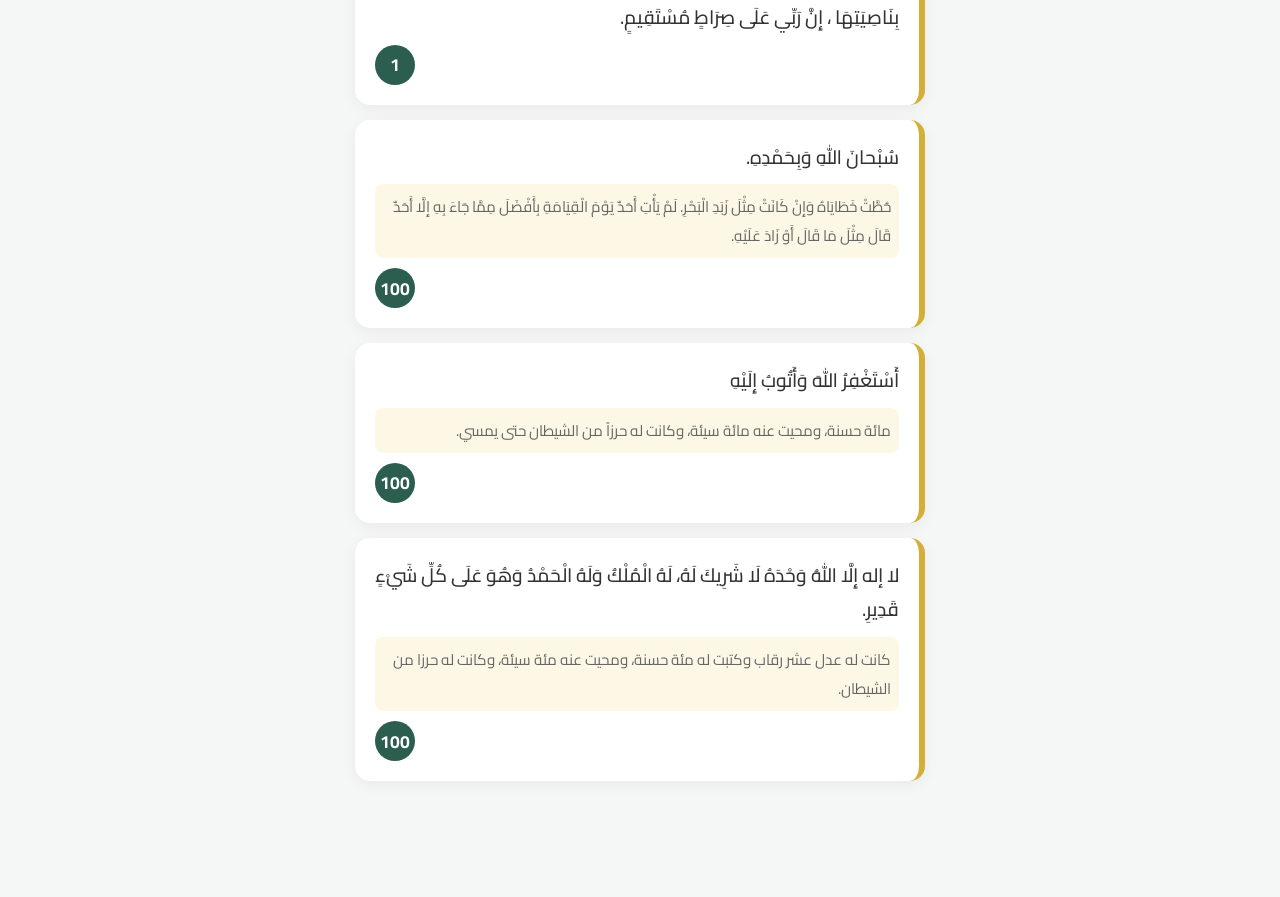
==== commit 35ae0e59: "Update index.html" ====
--- a/index.html
+++ b/index.html
@@ -153,6 +153,21 @@
     <button onclick="increment()" style="background: #2c5e50; color: white; border: none; padding: 15px 0; border-radius: 50px; font-size: 1.3rem; font-weight: bold; width: 85%; cursor: pointer; box-shadow: 0 5px 15px rgba(44, 94, 80, 0.3); active: transform: scale(0.95);">اضغط للتسبيح</button>
     <br>
     <button onclick="resetCounter()" style="background: none; border: none; color: #999; margin-top: 15px; font-size: 0.85rem; text-decoration: underline; cursor: pointer;">تصفير العداد</button>
+</div>
+<div id="qibla-section" style="background: #ffffff; margin: 15px; padding: 20px; border-radius: 20px; border: 2px solid #d4af37; text-align: center; box-shadow: 0 10px 20px rgba(0,0,0,0.08);">
+    <h3 style="color: #2c5e50; margin-top: 0; font-size: 1.1rem;">🕋 اتجاه القبلة</h3>
+    
+    <div style="position: relative; width: 180px; height: 180px; margin: 15px auto;">
+        <div style="width: 100%; height: 100%; border: 4px solid #f0f0f0; border-radius: 50%; position: absolute; top:0; left:0;"></div>
+        
+        <div id="compass-pointer" style="width: 100%; height: 100%; position: absolute; top:0; left:0; transition: transform 0.3s ease-out; display: flex; justify-content: center;">
+            <img src="https://cdn-icons-png.flaticon.com/512/447/447031.png" style="width: 40px; position: absolute; top: -15px;" alt="Kaaba">
+            <div style="width: 4px; height: 90px; background: linear-gradient(to bottom, #d4af37, #2c5e50); margin-top: 25px; border-radius: 2px;"></div>
+        </div>
+    </div>
+    
+    <p id="qibla-status" style="font-size: 0.85rem; color: #666; margin-bottom: 10px;">اضغط للبدء في تحديد الاتجاه</p>
+    <button onclick="startQibla()" style="background: #d4af37; color: white; border: none; padding: 10px 20px; border-radius: 10px; font-weight: bold; cursor: pointer; width: 100%;">تفعيل البوصلة</button>
 </div>
 
     <main id="app-container">
@@ -376,13 +391,12 @@
         if (navigator.vibrate) navigator.vibrate(40);
     }
 
-    function resetCounter() {
-        if(confirm("هل تريد تصفير عداد المسبحة؟")) {
-            count = 0;
-            if (counterDisplay) counterDisplay.innerText = count;
-            localStorage.setItem('tasbeeh_count', 0);
-        }
+        function resetCounter() {
+        count = 0;
+        if (counterDisplay) counterDisplay.innerText = count;
+        localStorage.setItem('tasbeeh_count', 0);
     }
+
 
 </script>
 
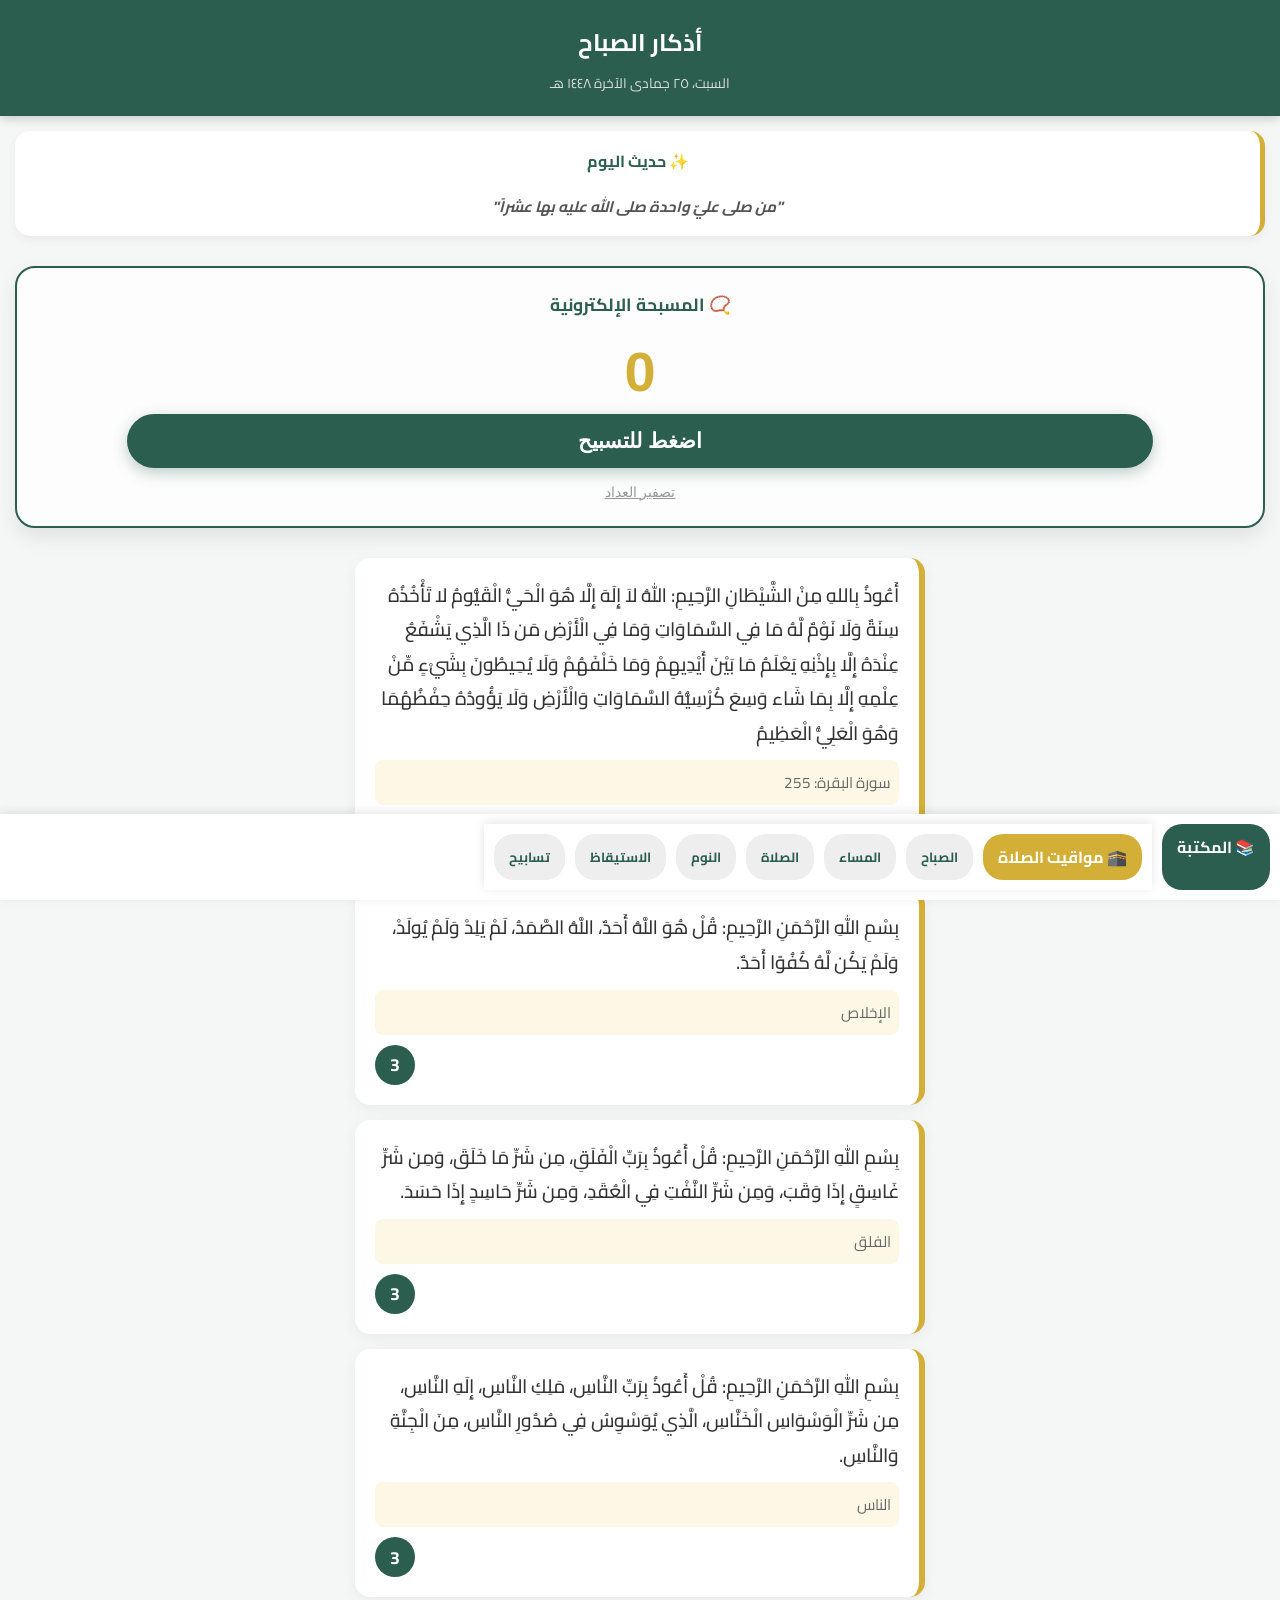
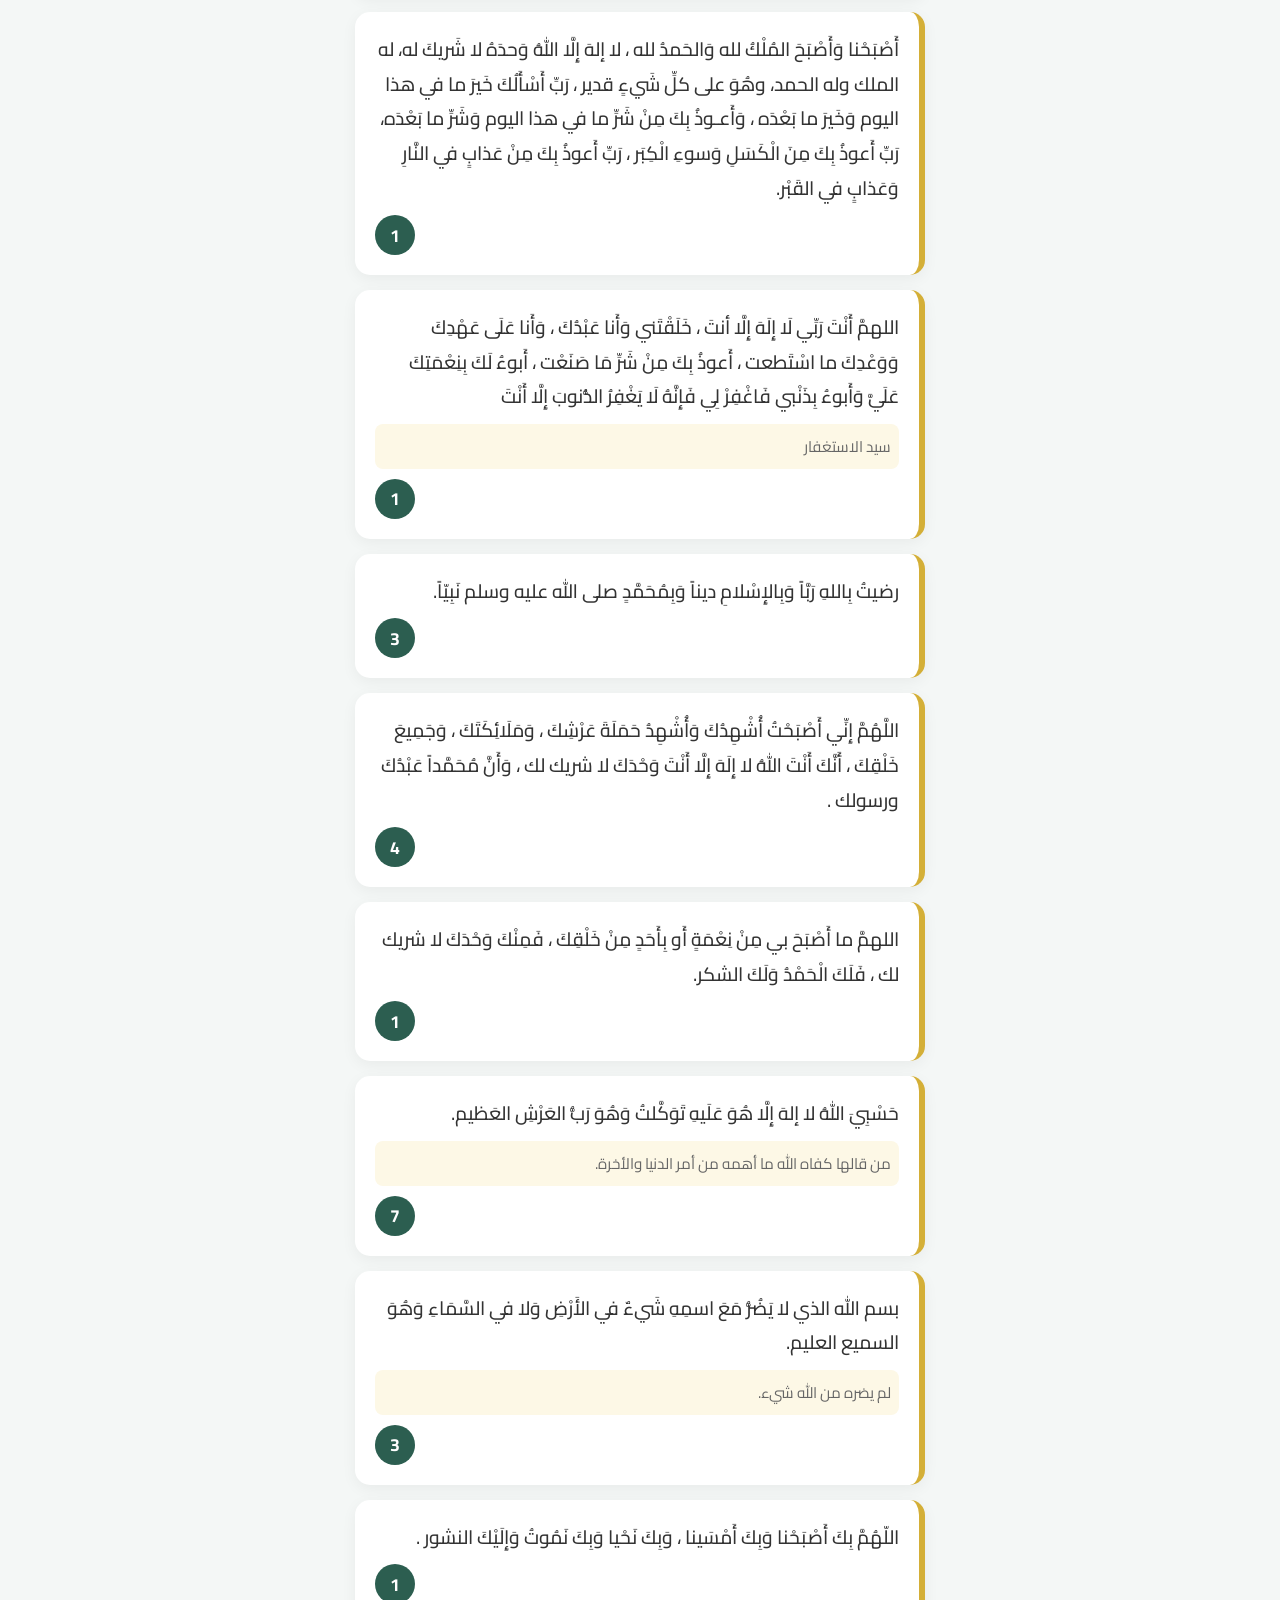
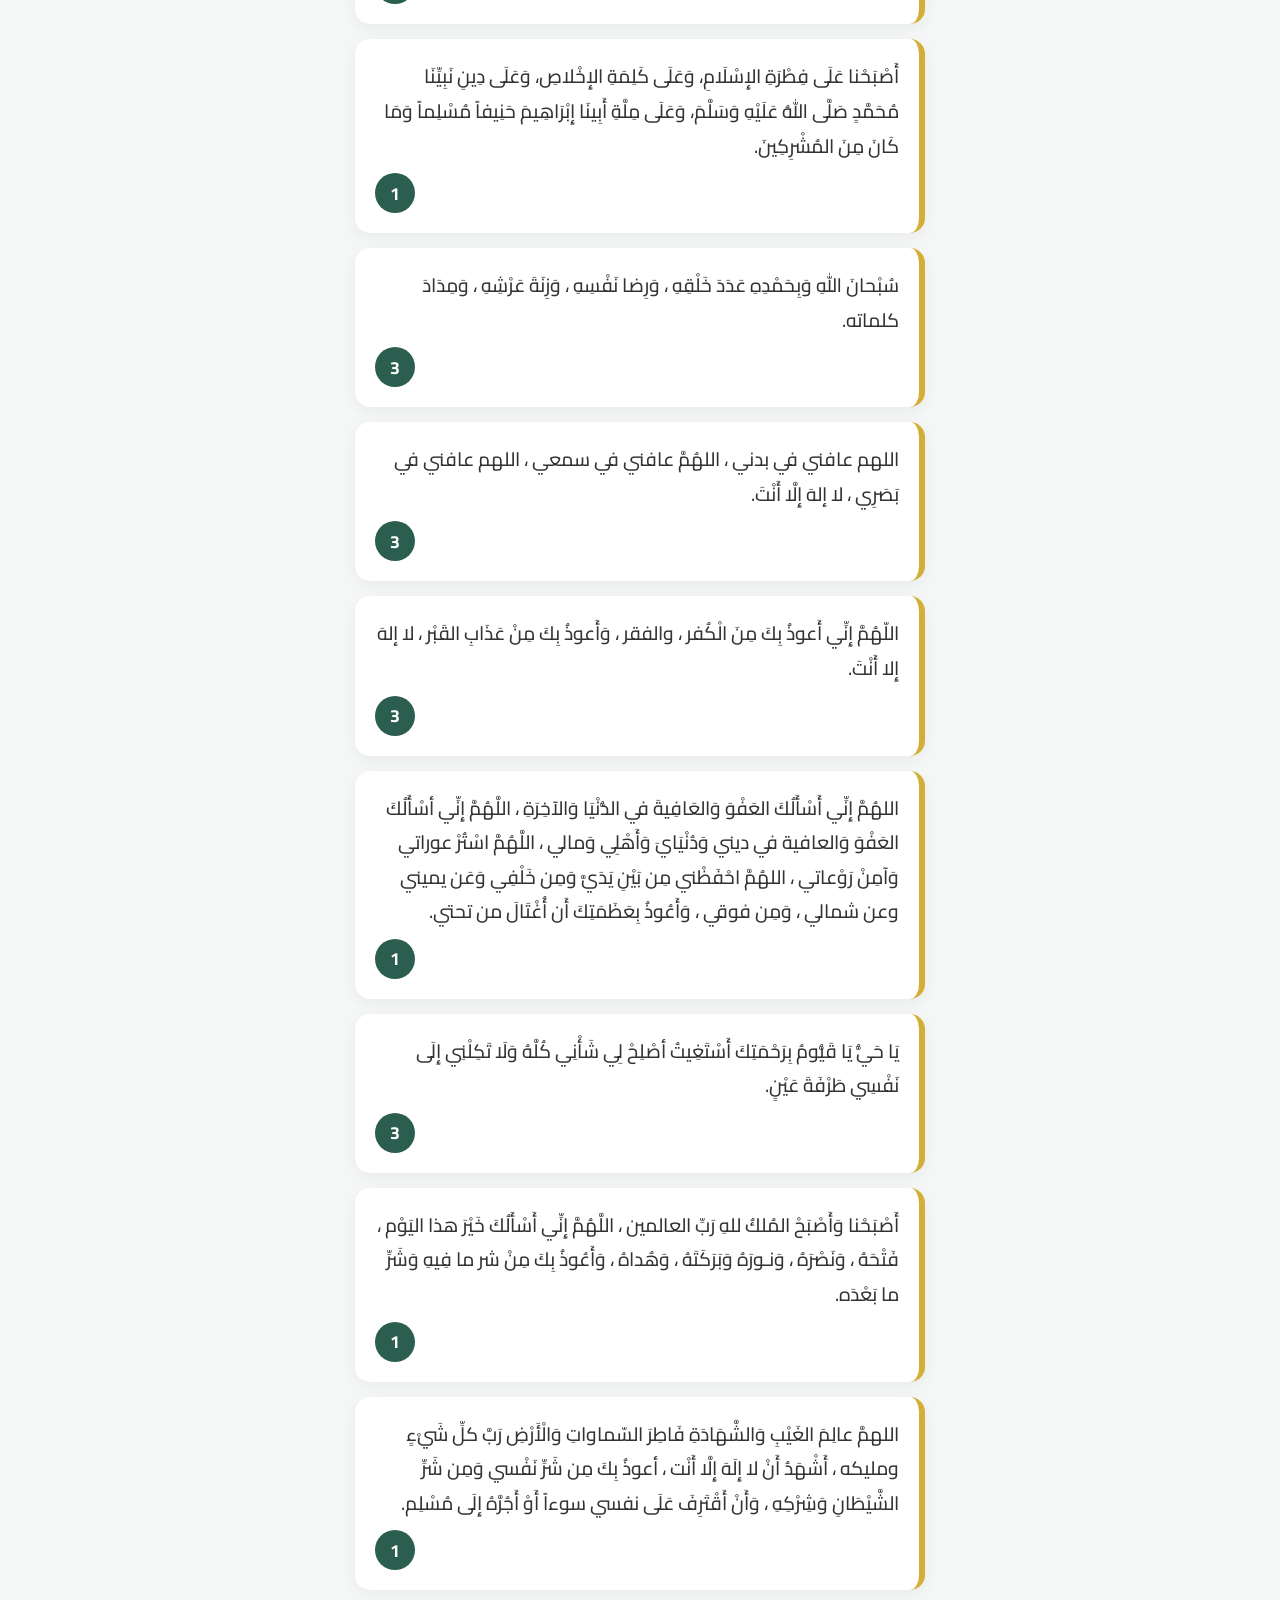
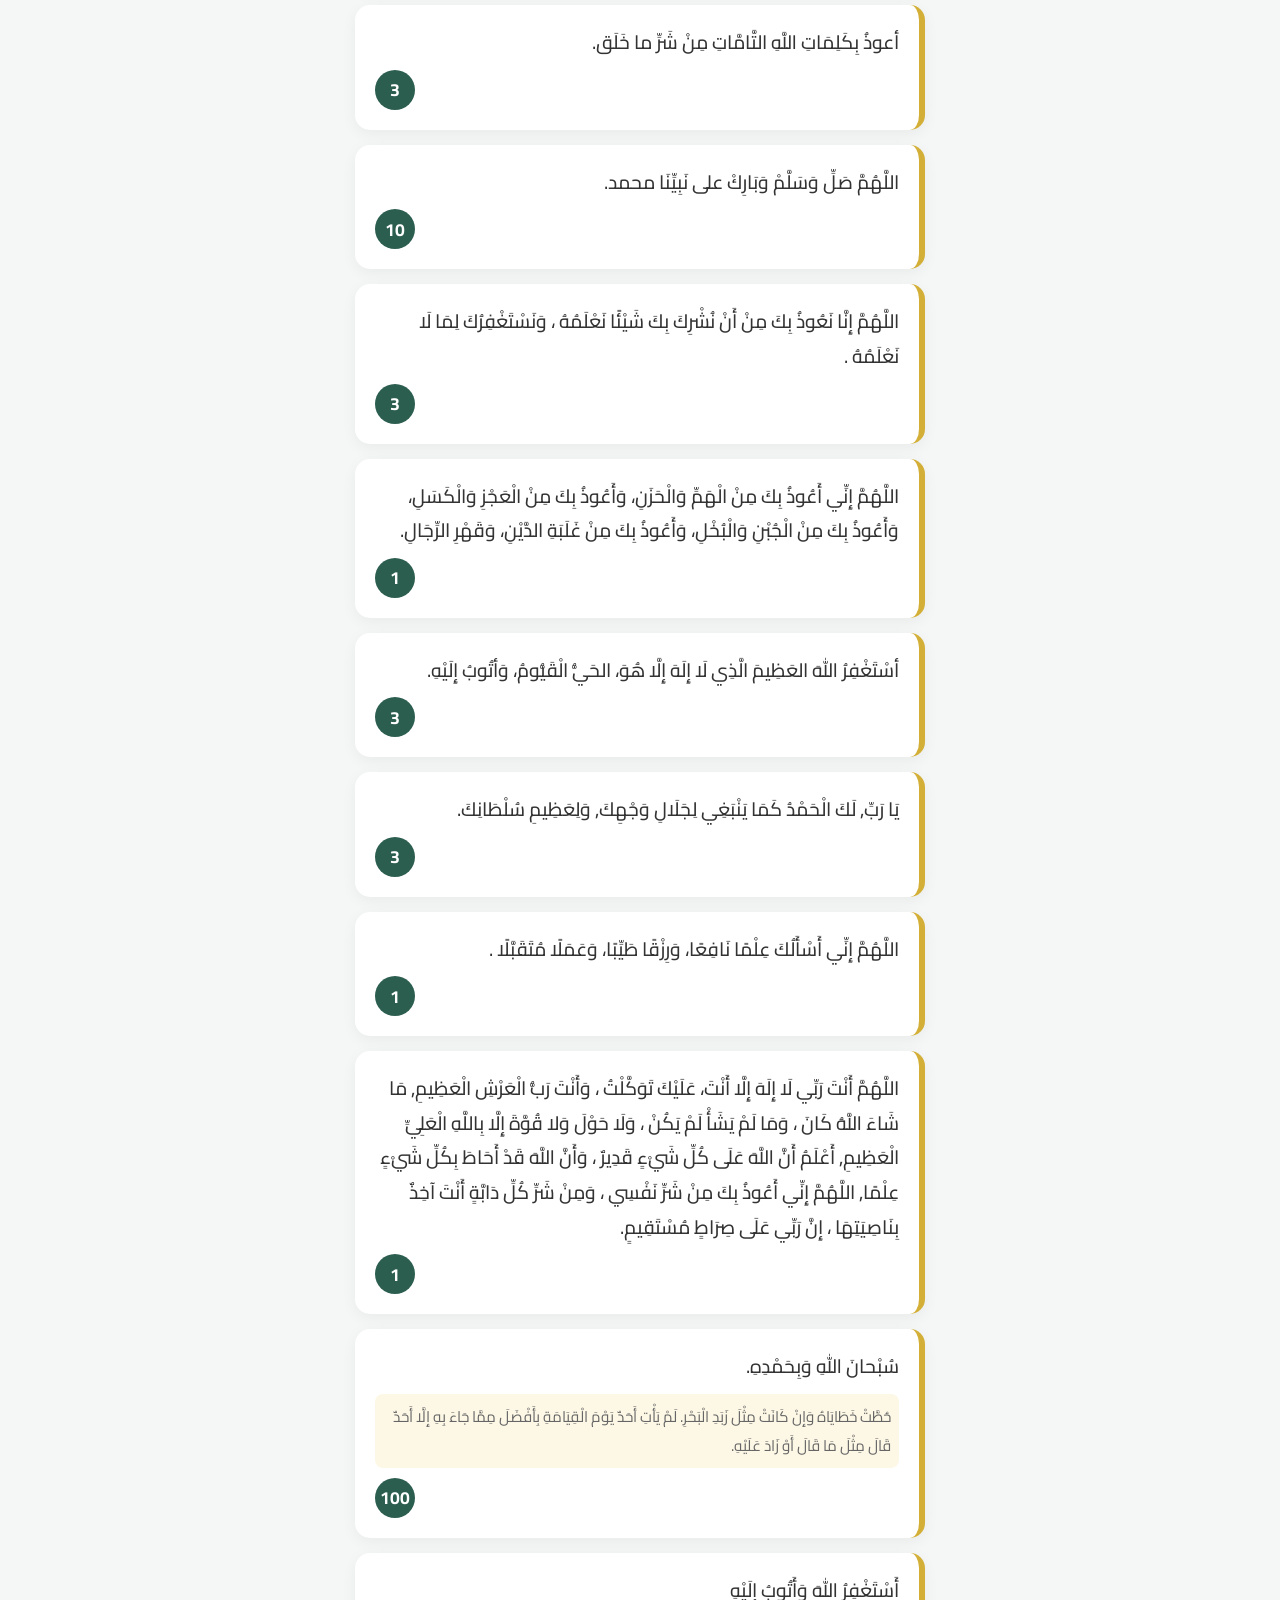
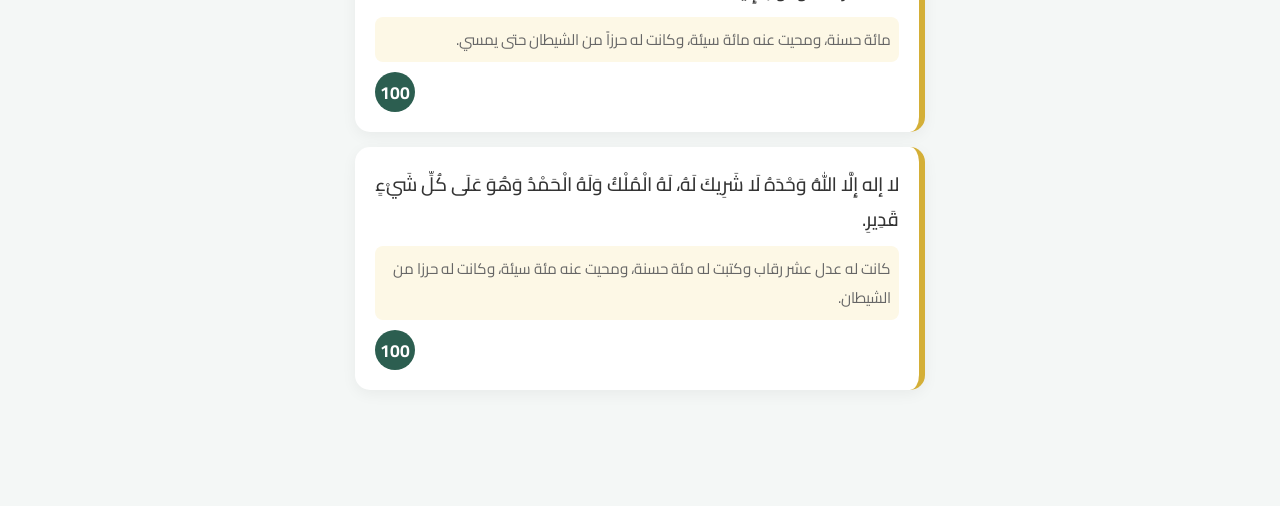
==== commit c4c3ab95: "Update index.html" ====
--- a/index.html
+++ b/index.html
@@ -153,21 +153,6 @@
     <button onclick="increment()" style="background: #2c5e50; color: white; border: none; padding: 15px 0; border-radius: 50px; font-size: 1.3rem; font-weight: bold; width: 85%; cursor: pointer; box-shadow: 0 5px 15px rgba(44, 94, 80, 0.3); active: transform: scale(0.95);">اضغط للتسبيح</button>
     <br>
     <button onclick="resetCounter()" style="background: none; border: none; color: #999; margin-top: 15px; font-size: 0.85rem; text-decoration: underline; cursor: pointer;">تصفير العداد</button>
-</div>
-<div id="qibla-section" style="background: #ffffff; margin: 15px; padding: 20px; border-radius: 20px; border: 2px solid #d4af37; text-align: center; box-shadow: 0 10px 20px rgba(0,0,0,0.08);">
-    <h3 style="color: #2c5e50; margin-top: 0; font-size: 1.1rem;">🕋 اتجاه القبلة</h3>
-    
-    <div style="position: relative; width: 180px; height: 180px; margin: 15px auto;">
-        <div style="width: 100%; height: 100%; border: 4px solid #f0f0f0; border-radius: 50%; position: absolute; top:0; left:0;"></div>
-        
-        <div id="compass-pointer" style="width: 100%; height: 100%; position: absolute; top:0; left:0; transition: transform 0.3s ease-out; display: flex; justify-content: center;">
-            <img src="https://cdn-icons-png.flaticon.com/512/447/447031.png" style="width: 40px; position: absolute; top: -15px;" alt="Kaaba">
-            <div style="width: 4px; height: 90px; background: linear-gradient(to bottom, #d4af37, #2c5e50); margin-top: 25px; border-radius: 2px;"></div>
-        </div>
-    </div>
-    
-    <p id="qibla-status" style="font-size: 0.85rem; color: #666; margin-bottom: 10px;">اضغط للبدء في تحديد الاتجاه</p>
-    <button onclick="startQibla()" style="background: #d4af37; color: white; border: none; padding: 10px 20px; border-radius: 10px; font-weight: bold; cursor: pointer; width: 100%;">تفعيل البوصلة</button>
 </div>
 
     <main id="app-container">
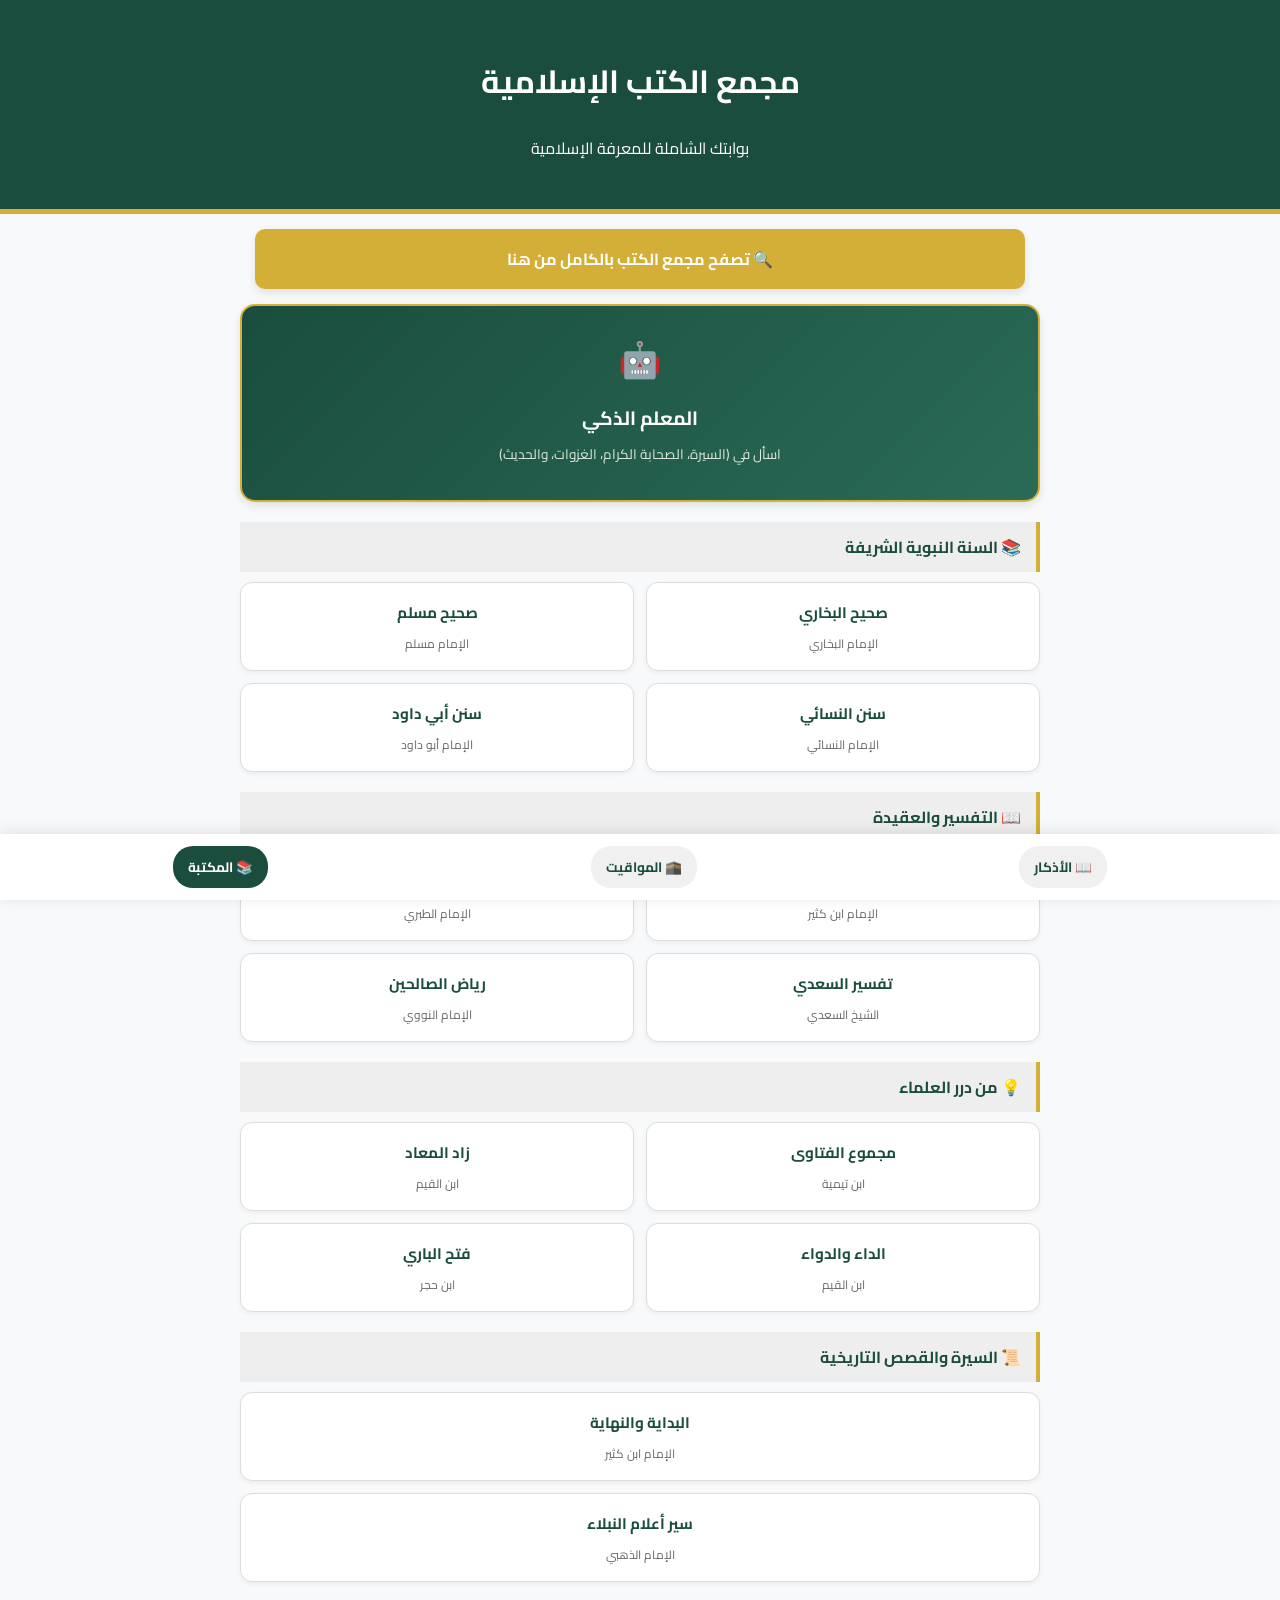
==== commit 5adad886: "Update index.html" ====
--- a/index.html
+++ b/index.html
@@ -3,386 +3,288 @@
 <head>
     <meta charset="UTF-8">
     <meta name="viewport" content="width=device-width, initial-scale=1.0">
-    <title>تطبيق الأذكار الشامل</title>
+    <title>مجمع الكتب الإسلامية</title>
     <link href="https://fonts.googleapis.com/css2?family=Cairo:wght@400;700&display=swap" rel="stylesheet">
     <style>
         :root {
-            --primary-color: #2c5e50; /* أخضر إسلامي */
-            --accent-color: #d4af37;  /* ذهبي */
-            --bg-color: #f4f7f6;
-            --text-color: #333;
+            --primary-color: #1a4d3e;
+            --accent-color: #d4af37;
+            --bg-color: #f8f9fa;
             --white: #ffffff;
         }
 
         body {
             font-family: 'Cairo', sans-serif;
             background-color: var(--bg-color);
-            color: var(--text-color);
-            margin: 0;
-            padding: 0;
-            display: flex;
-            flex-direction: column;
-            min-height: 100vh;
+            margin: 0; padding: 0;
+            color: #333;
         }
 
         header {
             background-color: var(--primary-color);
             color: var(--white);
-            padding: 20px;
+            padding: 30px 15px;
             text-align: center;
-            position: sticky;
-            top: 0;
-            z-index: 1000;
-            box-shadow: 0 2px 10px rgba(0,0,0,0.2);
-        }
-
-        header h1 { margin: 0; font-size: 1.5rem; }
-
-        #app-container {
-            flex: 1;
+            border-bottom: 5px solid var(--accent-color);
+        }
+
+        .main-link {
+            display: block;
+            background: var(--accent-color);
+            color: #fff;
+            text-align: center;
             padding: 15px;
-            max-width: 600px;
+            margin: 15px;
+            border-radius: 10px;
+            text-decoration: none;
+            font-weight: bold;
+            box-shadow: 0 4px 10px rgba(0,0,0,0.1);
+            transition: 0.3s;
+        }
+        
+        .main-link:active {
+            transform: scale(0.98);
+            background: #b5952f;
+        }
+
+        .category-title {
+            background: #eee;
+            padding: 10px 15px;
+            font-weight: bold;
+            color: var(--primary-color);
+            border-right: 4px solid var(--accent-color);
+            margin: 20px 0 10px 0;
+        }
+
+        .container {
+            padding: 0 15px 100px 15px;
+            max-width: 800px;
             margin: 0 auto;
-            width: 100%;
-            box-sizing: border-box;
-        }
-
-        .card {
+        }
+
+        .book-list {
+            display: grid;
+            grid-template-columns: 1fr 1fr;
+            gap: 12px;
+        }
+
+        .book-item {
             background: var(--white);
-            border-radius: 15px;
-            padding: 20px;
-            margin-bottom: 15px;
-            box-shadow: 0 4px 15px rgba(0,0,0,0.05);
-            border-right: 6px solid var(--accent-color);
-            cursor: pointer;
-            transition: all 0.3s ease;
-            position: relative;
-            user-select: none;
-        }
-
-        .card:active { transform: scale(0.97); }
-
-        .card-text {
-            font-size: 1.2rem;
-            line-height: 1.8;
-            margin-bottom: 10px;
-            font-weight: 500;
-        }
-
-        .card-desc {
-            font-size: 0.95rem;
-            color: #666;
-            background: #fdf8e6;
-            padding: 8px;
-            border-radius: 8px;
-            margin-bottom: 10px;
-        }
-
-        .counter-container {
-            display: flex;
-            justify-content: flex-end;
-            align-items: center;
-        }
-
-        .counter-badge {
-            background: var(--primary-color);
-            color: white;
-            min-width: 40px;
-            height: 40px;
-            border-radius: 50%;
-            display: flex;
-            justify-content: center;
-            align-items: center;
-            font-weight: bold;
-            font-size: 1.1rem;
-        }
-
-        .finished {
-            opacity: 0.5;
-            border-right-color: #bdc3c7;
-        }
-
-        /* شريط التنقل السفلي */
+            padding: 15px;
+            border-radius: 12px;
+            text-align: center;
+            text-decoration: none;
+            color: inherit;
+            box-shadow: 0 2px 5px rgba(0,0,0,0.05);
+            transition: 0.2s;
+            border: 1px solid #ddd;
+        }
+
+        .book-item:active { background: #f0f0f0; transform: scale(0.98); }
+
+        .book-name { font-weight: bold; color: var(--primary-color); font-size: 0.95rem; display: block; }
+        .book-author { font-size: 0.75rem; color: #666; margin-top: 5px; display: block; }
+
         nav.bottom-nav {
             background: var(--white);
             display: flex;
-            overflow-x: auto;
-            white-space: nowrap;
-            padding: 10px;
-            position: sticky;
-            bottom: 0;
-            box-shadow: 0 -2px 10px rgba(0,0,0,0.1);
-            gap: 10px;
+            justify-content: space-around;
+            padding: 12px;
+            position: fixed;
+            bottom: 0; width: 100%;
+            box-shadow: 0 -2px 15px rgba(0,0,0,0.1);
+            box-sizing: border-box;
+            z-index: 100;
         }
 
         .nav-btn {
-            background: #eee;
-            border: none;
+            background: #f0f0f0;
             padding: 8px 15px;
             border-radius: 20px;
             font-family: 'Cairo';
             font-weight: bold;
-            cursor: pointer;
+            text-decoration: none;
             color: var(--primary-color);
-            transition: 0.3s;
-        }
-
-        .nav-btn.active {
-            background: var(--primary-color);
-            color: white;
-        }
-
-        /* إخفاء شريط التمرير في التنقل */
-        nav.bottom-nav::-webkit-scrollbar { display: none; }
+            font-size: 0.85rem;
+        }
+
+        .nav-btn.active { background: var(--primary-color); color: white; }
     </style>
 </head>
 <body>
 
-    <header>
-       <h1 id="current-title">أذكار الصباح</h1>
-<div id="full-date" style="font-size: 0.85rem; margin-top: 5px; color: #e0e0e0; font-weight: normal; text-align: center;"></div>
-
-    </header> 
-<div style="background: white; margin: 15px; padding: 15px; border-radius: 15px; border-right: 5px solid #d4af37; box-shadow: 0 4px 10px rgba(0,0,0,0.05); text-align: center;">
-    <h3 style="color: #2c5e50; margin-top: 0; font-size: 1rem;">✨ حديث اليوم</h3>
-    <p id="daily-hadith" style="font-style: italic; color: #555; font-size: 0.95rem; font-weight: bold; margin-bottom: 0;">"خياركم من تعلم القرآن وعلمه"</p>
+<header>
+    <h1>مجمع الكتب الإسلامية</h1>
+    <p>بوابتك الشاملة للمعرفة الإسلامية</p>
+</header>
+
+<div class="container">
+    
+    <a href="https://ketabonline.com/ar" class="main-link">🔍 تصفح مجمع الكتب بالكامل من هنا</a>
+    
+    <div onclick="openSmartTeacher()" style="background: linear-gradient(135deg, #1a4d3e, #2a6b57); margin: 15px 0; padding: 20px; border-radius: 15px; text-align: center; cursor: pointer; box-shadow: 0 4px 10px rgba(0,0,0,0.1); border: 2px solid #d4af37;">
+        <div style="font-size: 35px; margin-bottom: 8px;">🤖</div>
+        <h2 style="color: #ffffff; margin: 0; font-size: 1.2rem; font-family: 'Cairo', sans-serif;">المعلم الذكي</h2>
+        <p style="color: #e0eadd; font-size: 0.85rem; margin-top: 5px; font-family: 'Cairo', sans-serif;">اسأل في (السيرة، الصحابة الكرام، الغزوات، والحديث)</p>
+    </div>
+
+    <div class="category-title">📚 السنة النبوية الشريفة</div>
+    <div class="book-list">
+        <a href="https://www.google.com/search?q=site:ketabonline.com+صحيح+البخاري" class="book-item">
+            <span class="book-name">صحيح البخاري</span>
+            <span class="book-author">الإمام البخاري</span>
+        </a>
+        <a href="https://www.google.com/search?q=site:ketabonline.com+صحيح+مسلم" class="book-item">
+            <span class="book-name">صحيح مسلم</span>
+            <span class="book-author">الإمام مسلم</span>
+        </a>
+        <a href="https://www.google.com/search?q=site:ketabonline.com+سنن+النسائي" class="book-item">
+            <span class="book-name">سنن النسائي</span>
+            <span class="book-author">الإمام النسائي</span>
+        </a>
+        <a href="https://www.google.com/search?q=site:ketabonline.com+سنن+أبي+داود" class="book-item">
+            <span class="book-name">سنن أبي داود</span>
+            <span class="book-author">الإمام أبو داود</span>
+        </a>
+    </div>
+
+    <div class="category-title">📖 التفسير والعقيدة</div>
+    <div class="book-list">
+        <a href="https://www.google.com/search?q=site:ketabonline.com+تفسير+ابن+كثير" class="book-item">
+            <span class="book-name">تفسير ابن كثير</span>
+            <span class="book-author">الإمام ابن كثير</span>
+        </a>
+        <a href="https://www.google.com/search?q=site:ketabonline.com+تفسير+الطبري" class="book-item">
+            <span class="book-name">تفسير الطبري</span>
+            <span class="book-author">الإمام الطبري</span>
+        </a>
+        <a href="https://www.google.com/search?q=site:ketabonline.com+تفسير+السعدي" class="book-item">
+            <span class="book-name">تفسير السعدي</span>
+            <span class="book-author">الشيخ السعدي</span>
+        </a>
+        <a href="https://www.google.com/search?q=site:ketabonline.com+رياض+الصالحين" class="book-item">
+            <span class="book-name">رياض الصالحين</span>
+            <span class="book-author">الإمام النووي</span>
+        </a>
+    </div>
+
+    <div class="category-title">💡 من درر العلماء</div>
+    <div class="book-list">
+        <a href="https://www.google.com/search?q=site:ketabonline.com+مجموع+الفتاوى" class="book-item">
+            <span class="book-name">مجموع الفتاوى</span>
+            <span class="book-author">ابن تيمية</span>
+        </a>
+        <a href="https://www.google.com/search?q=site:ketabonline.com+زاد+المعاد" class="book-item">
+            <span class="book-name">زاد المعاد</span>
+            <span class="book-author">ابن القيم</span>
+        </a>
+        <a href="https://www.google.com/search?q=site:ketabonline.com+الداء+والدواء" class="book-item">
+            <span class="book-name">الداء والدواء</span>
+            <span class="book-author">ابن القيم</span>
+        </a>
+        <a href="https://www.google.com/search?q=site:ketabonline.com+فتح+الباري" class="book-item">
+            <span class="book-name">فتح الباري</span>
+            <span class="book-author">ابن حجر</span>
+        </a>
+    </div>
+
+    <div class="category-title">📜 السيرة والقصص التاريخية</div>
+    <div class="book-list" style="grid-template-columns: 1fr;">
+        <a href="https://www.google.com/search?q=site:ketabonline.com+البداية+والنهاية" class="book-item">
+            <span class="book-name">البداية والنهاية</span>
+            <span class="book-author">الإمام ابن كثير</span>
+        </a>
+        <a href="https://www.google.com/search?q=site:ketabonline.com+سير+أعلام+النبلاء" class="book-item">
+            <span class="book-name">سير أعلام النبلاء</span>
+            <span class="book-author">الإمام الذهبي</span>
+        </a>
+    </div>
+
 </div>
-<div style="background: #fdfdfd; margin: 15px; padding: 20px; border-radius: 20px; border: 2px solid #2c5e50; text-align: center; box-shadow: 0 10px 20px rgba(0,0,0,0.08);">
-    <h3 style="color: #2c5e50; margin-top: 0; font-size: 1.1rem;">📿 المسبحة الإلكترونية</h3>
-    <div id="counter" style="font-size: 3.5rem; font-weight: bold; color: #d4af37; margin: 10px 0; font-family: sans-serif;">0</div>
-    <button onclick="increment()" style="background: #2c5e50; color: white; border: none; padding: 15px 0; border-radius: 50px; font-size: 1.3rem; font-weight: bold; width: 85%; cursor: pointer; box-shadow: 0 5px 15px rgba(44, 94, 80, 0.3); active: transform: scale(0.95);">اضغط للتسبيح</button>
-    <br>
-    <button onclick="resetCounter()" style="background: none; border: none; color: #999; margin-top: 15px; font-size: 0.85rem; text-decoration: underline; cursor: pointer;">تصفير العداد</button>
+
+<div id="teacher-overlay" style="display: none; position: fixed; top: 0; left: 0; width: 100%; height: 100%; background: #fcfafa; z-index: 10000; flex-direction: column; font-family: 'Cairo', sans-serif; text-align: right;" dir="rtl">
+    <div style="background: #1a4d3e; color: white; padding: 15px; display: flex; align-items: center; justify-content: space-between; border-bottom: 3px solid #d4af37;">
+        <div>
+            <h4 style="margin: 0; font-size: 1.1rem;">المعلم الذكي الشامل</h4>
+            <small style="color: #d4af37; font-size: 0.8rem;">السيرة، الصحابة الكرام، الغزوات</small>
+        </div>
+        <button onclick="closeSmartTeacher()" style="background: none; border: 1px solid white; color: white; border-radius: 50%; width: 30px; height: 30px; cursor: pointer; font-weight: bold;">✕</button>
+    </div>
+
+    <div id="chat-box" style="flex: 1; overflow-y: auto; padding: 20px; display: flex; flex-direction: column; gap: 15px;">
+        <div style="background: #e9f0ea; padding: 15px; border-radius: 15px; border-right: 4px solid #d4af37; font-size: 0.9rem; color: #1a4d3e; line-height: 1.6;">
+            مرحباً بك. أنا مساعدك في البحث في أمهات الكتب: <br>
+            ✅ <b>السيرة النبوية والغزوات</b> (ابن هشام، الرحيق المختوم).<br>
+            ✅ <b>تاريخ الصحابة الكرام</b> (سير أعلام النبلاء، الإصابة).<br>
+            ✅ <b>التاريخ العام</b> (البداية والنهاية لابن كثير).<br>
+            ✅ <b>الحديث والتفسير</b> (البخاري، مسلم، ابن كثير).
+        </div>
+    </div>
+
+    <div style="padding: 15px; background: white; border-top: 1px solid #eee; display: flex; gap: 10px;">
+        <input id="user-input" type="text" placeholder="اسأل عن غزوة، صحابي، أو حديث..." style="flex: 1; padding: 0 15px; border: 1px solid #ccc; border-radius: 25px; height: 45px; font-family: 'Cairo';">
+        <button onclick="sendMessage()" style="background: #1a4d3e; color: white; border: none; width: 45px; height: 45px; border-radius: 50%; cursor: pointer;">➤</button>
+    </div>
 </div>
 
-    <main id="app-container">
-        <div id="adhkar-list"></div>
-    </main>
-
-    <nav class="bottom-nav">
-   <a href="library.html" class="nav-btn" style="text-decoration: none; background: #2c5e50; color: white;">📚 المكتبة</a>
-
-
-     <nav class="bottom-nav">
-    <a href="times.html" class="nav-btn" style="text-decoration: none; background: #d4af37; color: white;">🕋 مواقيت الصلاة</a>
- 
-<button class="nav-btn active" onclick="loadAdhkar('morningAdhkar', 'أذكار الصباح', this)">الصباح</button>
-        <button class="nav-btn" onclick="loadAdhkar('eveningAdhkar', 'أذكار المساء', this)">المساء</button>
-        <button class="nav-btn" onclick="loadAdhkar('afterPrayerAdhkar', 'بعد الصلاة', this)">الصلاة</button>
-        <button class="nav-btn" onclick="loadAdhkar('sleepAdhkar', 'أذكار النوم', this)">النوم</button>
-        <button class="nav-btn" onclick="loadAdhkar('wakeUpAdhkar', 'الاستيقاظ', this)">الاستيقاظ</button>
-        <button class="nav-btn" onclick="loadAdhkar('tasabeeh', 'تسابيح', this)">تسابيح</button>
-    </nav>
-
-    <script>
-        const islamicData = {
-            morningAdhkar: [
-                { id: 1, text: "أَعُوذُ بِاللهِ مِنْ الشَّيْطَانِ الرَّحِيمِ: اللهُ لاَ إِلَهَ إِلَّا هُوَ الْحَيُّ الْقَيُّومُ لا تَأْخُذُهُ سِنَةٌ وَلَا نَوْمٌ لَّهُ مَا فِي السَّمَاوَاتِ وَمَا فِي الْأَرْضِ مَن ذَا الَّذِي يَشْفَعُ عِنْدَهُ إِلَّا بِإِذْنِهِ يَعْلَمُ مَا بَيْنَ أَيْدِيهِمْ وَمَا خَلْفَهُمْ وَلَا يُحِيطُونَ بِشَيْءٍ مِّنْ عِلْمِهِ إِلَّا بِمَا شَاء وَسِعَ كُرْسِيُّهُ السَّمَاوَاتِ وَالْأَرْضِ وَلَا يَؤُودُهُ حِفْظُهُمَا وَهُوَ الْعَلِيُّ الْعَظِيمُ", count: 1, description: "سورة البقرة: 255" },
-                { id: 2, text: "بِسْمِ اللهِ الرَّحْمَنِ الرَّحِيمِ: قُلْ هُوَ اللَّهُ أَحَدٌ، اللَّهُ الصَّمَدُ، لَمْ يَلِدْ وَلَمْ يُولَدْ، وَلَمْ يَكُن لَّهُ كُفُوًا أَحَدٌ.", count: 3, description: "الإخلاص" },
-                { id: 3, text: "بِسْمِ اللهِ الرَّحْمَنِ الرَّحِيمِ: قُلْ أَعُوذُ بِرَبِّ الْفَلَقِ، مِن شَرِّ مَا خَلَقَ، وَمِن شَرِّ غَاسِقٍ إِذَا وَقَبَ، وَمِن شَرِّ النَّفْتِ فِي الْعُقَدِ، وَمِن شَرِّ حَاسِدٍ إِذَا حَسَدَ.", count: 3, description: "الفلق" },
-                { id: 4, text: "بِسْمِ اللهِ الرَّحْمَنِ الرَّحِيمِ: قُلْ أَعُوذُ بِرَبِّ النَّاسِ، مَلِكِ النَّاسِ، إِلَهِ النَّاسِ، مِن شَرِّ الْوَسْوَاسِ الْخَنَّاسِ، الَّذِي يُوَسْوِسُ فِي صُدُورِ النَّاسِ، مِنَ الْجِنَّةِ وَالنَّاسِ.", count: 3, description: "الناس" },
-                { id: 5, text: "أَصْبَحْنا وَأَصْبَحَ المُلْكُ لله وَالحَمدُ لله ، لا إلهَ إِلَّا اللهُ وَحدَهُ لا شَريكَ له، له الملك وله الحمد، وهُوَ على كلِّ شَيءٍ قدير ، رَبِّ أَسْأَلُكَ خَيرَ ما في هذا اليوم وَخَيرَ ما بَعْدَه ، وَأَعـوذُ بِكَ مِنْ شَرِّ ما في هذا اليوم وَشَرِّ ما بَعْدَه، رَبِّ أَعوذُ بِكَ مِنَ الْكَسَلِ وَسوءِ الْكِبَر ، رَبِّ أَعوذُ بِكَ مِنْ عَذابٍ في النَّارِ وَعَذابٍ في القَبْر.", count: 1, description: "" },
-                { id: 6, text: "اللهمَّ أَنْتَ رَبِّي لَا إِلَهَ إِلَّا أنتَ ، خَلَقْتَني وَأَنا عَبْدُكَ ، وَأَنا عَلَى عَهْدِكَ وَوَعْدِكَ ما اسْتَطعت ، أَعوذُ بِكَ مِنْ شَرِّ مَا صَنَعْت ، أَبوءُ لَكَ بِنِعْمَتِكَ عَلَيَّ وَأَبوءُ بِذَنْبي فَاغْفِرْ لِي فَإِنَّهُ لَا يَغْفِرُ الذُّنوبَ إِلَّا أَنْتَ", count: 1, description: "سيد الاستغفار" },
-                { id: 7, text: "رضيتُ بِاللهِ رَبَّاً وَبِالإِسْلامِ ديناً وَبِمُحَمَّدٍ صلى الله عليه وسلم نَبِيّاً.", count: 3, description: "" },
-                { id: 8, text: "اللَّهُمَّ إِنِّي أَصْبَحْتُ أُشْهِدُكَ وَأُشْهِدُ حَمَلَةَ عَرْشِكَ ، وَمَلَائِكَتَكَ ، وَجَمِيعَ خَلْقِكَ ، أَنَّكَ أَنْتَ اللهُ لا إِلَهَ إِلَّا أَنْتَ وَحْدَكَ لا شريك لك ، وَأَنَّ مُحَمَّداً عَبْدُكَ ورسولك .", count: 4, description: "" },
-                { id: 9, text: "اللهمَّ ما أَصْبَحَ بي مِنْ نِعْمَةٍ أَو بِأَحَدٍ مِنْ خَلْقِكَ ، فَمِنْكَ وَحْدَكَ لا شريك لك ، فَلَكَ الْحَمْدُ وَلَكَ الشكر.", count: 1, description: "" },
-                { id: 10, text: "حَسْبِيَ اللهُ لا إلهَ إِلَّا هُوَ عَلَيهِ تَوَكَّلتُ وَهُوَ رَبُّ العَرْشِ العَظيم.", count: 7, description: "من قالها كفاه الله ما أهمه من أمر الدنيا والأخرة." },
-                { id: 11, text: "بسم الله الذي لا يَضُرُّ مَعَ اسمِهِ شَيءٌ في الأَرْضِ وَلا في السَّمَاءِ وَهُوَ السميع العليم.", count: 3, description: "لم يضره من الله شيء." },
-                { id: 12, text: "اللّهُمَّ بِكَ أَصْبَحْنا وَبِكَ أَمْسَينا ، وَبِكَ نَحْيا وَبِكَ نَمُوتُ وَإِلَيْكَ النشور .", count: 1, description: "" },
-                { id: 13, text: "أَصْبَحْنا عَلَى فِطْرَةِ الإِسْلَامِ، وَعَلَى كَلِمَةِ الإِخْلاصِ، وَعَلَى دِينِ نَبِيِّنَا مُحَمَّدٍ صَلَّى اللهُ عَلَيْهِ وَسَلَّمَ، وَعَلَى مِلَّةِ أَبِينَا إِبْرَاهِيمَ حَنِيفاً مُسْلِماً وَمَا كَانَ مِنَ المُشْرِكِينَ.", count: 1, description: "" },
-                { id: 14, text: "سُبْحانَ اللهِ وَبِحَمْدِهِ عَدَدَ خَلْقِهِ ، وَرِضا نَفْسِهِ ، وَزِنَةَ عَرْشِهِ ، وَمِدَادَ كلماته.", count: 3, description: "" },
-                { id: 15, text: "اللهم عافني في بدني ، اللهُمَّ عافني في سمعي ، اللهم عافني في بَصَرِي ، لا إلهَ إِلَّا أَنْتَ.", count: 3, description: "" },
-                { id: 16, text: "اللّهُمَّ إِنِّي أَعوذُ بِكَ مِنَ الْكُفر ، والفقر ، وَأَعوذُ بِكَ مِنْ عَذَابِ القَبْر ، لا إلهَ إِلا أَنْتَ.", count: 3, description: "" },
-                { id: 17, text: "اللهُمَّ إِنِّي أَسْأَلُكَ العَفْوَ وَالعَافِيةَ في الدُّنْيَا وَالآخِرَةِ ، اللَّهُمَّ إِنِّي أسْأَلُكَ العَفْوَ وَالعافية في ديني وَدُنْيَايَ وَأَهْلِي وَمالي ، اللَّهُمَّ اسْتُرْ عوراتي وَآمِنْ رَوْعاتي ، اللهُمَّ احْفَظْني مِن بَيْنِ يَدَيَّ وَمِن خَلْفِي وَعَن يميني وعن شمالي ، وَمِن فوقي ، وَأَعُوذُ بِعَظَمَتِكَ أَن أُغْتَالَ من تحتي.", count: 1, description: "" },
-                { id: 18, text: "يَا حَيُّ يَا قَيُّومُ بِرَحْمَتِكَ أَسْتَغِيتُ أصْلِحْ لِي شَأْنِي كُلَّهُ وَلَا تَكِلْنِي إِلَى نَفْسِي طَرْفَةَ عَيْنٍ.", count: 3, description: "" },
-                { id: 19, text: "أَصْبَحْنا وَأَصْبَحْ المُلكُ للهِ رَبِّ العالمين ، اللَّهُمَّ إِنِّي أَسْأَلُكَ خَيْرَ هذا اليَوْم ، فَتْحَهُ ، وَنَصْرَهُ ، وَنـورَهُ وَبَرَكَتَهُ ، وَهُداهُ ، وَأَعُوذُ بِكَ مِنْ شر ما فِيهِ وَشَرِّ ما بَعْدَه.", count: 1, description: "" },
-                { id: 20, text: "اللهمَّ عالِمَ الغَيْبِ وَالشَّهَادَةِ فَاطِرَ السّماواتِ وَالْأَرْضِ رَبَّ كلِّ شَيْءٍ ومليكه ، أَشْهَدُ أَنْ لا إِلَهَ إِلَّا أَنْت ، أعوذُ بِكَ مِن شَرِّ نَفْسي وَمِن شَرِّ الشَّيْطَانِ وَشِرْكِهِ ، وَأَنْ أَقْتَرِفَ عَلَى نفسي سوءاً أَوْ أَجُرَّهُ إِلَى مُسْلِم.", count: 1, description: "" },
-                { id: 21, text: "أعوذُ بِكَلِمَاتِ اللَّهِ التَّامَّاتِ مِنْ شَرِّ ما خَلَق.", count: 3, description: "" },
-                { id: 22, text: "اللَّهُمَّ صَلِّ وَسَلَّمْ وَبَارِكْ على نَبِيِّنَا محمد.", count: 10, description: "" },
-                { id: 23, text: "اللَّهُمَّ إِنَّا نَعُوذُ بِكَ مِنْ أَنْ نُشْرِكَ بِكَ شَيْئًا نَعْلَمُهُ ، وَنَسْتَغْفِرُكَ لِمَا لَا نَعْلَمُهُ .", count: 3, description: "" },
-                { id: 24, text: "اللَّهُمَّ إِنِّي أَعُوذُ بِكَ مِنْ الْهَمِّ وَالْحَزَنِ، وَأَعُوذُ بِكَ مِنْ الْعَجْزِ وَالْكَسَلِ، وَأَعُوذُ بِكَ مِنْ الْجُبْنِ وَالْبُخْلِ، وَأَعُوذُ بِكَ مِنْ غَلَبَةِ الدَّيْنِ، وَقَهْرِ الرِّجَالِ.", count: 1, description: "" },
-                { id: 25, text: "أسْتَغْفِرُ اللهَ العَظِيمَ الَّذِي لَا إِلَهَ إِلَّا هُوَ، الحَيُّ الْقَيُّومُ، وَأتُوبُ إِلَيْهِ.", count: 3, description: "" },
-                { id: 26, text: "يَا رَبِّ, لَكَ الْحَمْدُ كَمَا يَنْبَغِي لِجَلَالِ وَجْهِكَ, وَلِعَظِيمِ سُلْطَانِكَ.", count: 3, description: "" },
-                { id: 27, text: "اللَّهُمَّ إِنِّي أَسْأَلُكَ عِلْمًا نَافِعًا، وَرِزْقًا طَيِّبًا، وَعَمَلًا مُتَقَبَّلًا .", count: 1, description: "" },
-                { id: 28, text: "اللَّهُمَّ أَنْتَ رَبِّي لَا إِلَهَ إِلَّا أَنْتَ، عَلَيْكَ تَوَكَّلْتُ ، وَأَنْتَ رَبُّ الْعَرْشِ الْعَظِيمِ, مَا شَاءَ اللَّهُ كَانَ ، وَمَا لَمْ يَشَأْ لَمْ يَكُنْ ، وَلَا حَوْلَ وَلا قُوَّةَ إِلَّا بِاللَّهِ الْعَلِيِّ الْعَظِيمِ, أَعْلَمُ أَنَّ اللَّهَ عَلَى كُلِّ شَيْءٍ قَدِيرٌ ، وَأَنَّ اللَّهَ قَدْ أَحَاطَ بِكُلِّ شَيْءٍ عِلْمًا, اللَّهُمَّ إِنِّي أَعُوذُ بِكَ مِنْ شَرِّ نَفْسِي ، وَمِنْ شَرِّ كُلِّ دَابَّةٍ أَنْتَ آخِذٌ بِنَاصِيَتِهَا ، إِنَّ رَبِّي عَلَى صِرَاطٍ مُسْتَقِيمٍ.", count: 1, description: "" },
-                { id: 29, text: "سُبْحانَ اللهِ وَبِحَمْدِهِ.", count: 100, description: "حُطَّتْ خَطَايَاهُ وَإِنْ كَانَتْ مِثْلَ زَبَدِ الْبَحْرِ. لَمْ يَأْتِ أَحَدٌ يَوْمَ الْقِيَامَةِ بِأَفْضَلَ مِمَّا جَاءَ بِهِ إِلَّا أَحَدٌ قَالَ مِثْلَ مَا قَالَ أَوْ زَادَ عَلَيْهِ." },
-                { id: 30, text: "أَسْتَغْفِرُ اللهَ وَأَتُوبُ إِلَيْهِ", count: 100, description: "مائة حسنة، ومحيت عنه مائة سيئة، وكانت له حرزاً من الشيطان حتى يمسي." },
-                { id: 31, text: "لا إله إِلَّا اللهُ وَحْدَهُ لَا شَرِيكَ لَهُ، لَهُ الْمُلْكُ وَلَهُ الْحَمْدُ وَهُوَ عَلَى كُلِّ شَيْءٍ قَدِيرِ.", count: 100, description: "كانت له عدل عشر رقاب وكتبت له مئة حسنة، ومحيت عنه مئة سيئة، وكانت له حرزا من الشيطان." }
-            ],
-            eveningAdhkar: [
-                { id: 1, text: "أَعُوذُ بِاللهِ مِنْ الشَّيْطَانِ الرَّحِيمِ: اللهُ لاَ إِلَهَ إِلَّا هُوَ الْحَيُّ الْقَيُّومُ لا تَأْخُذُهُ سِنَةٌ وَلَا نَوْمٌ لَّهُ مَا فِي السَّمَاوَاتِ وَمَا فِي الْأَرْضِ مَن ذَا الَّذِي يَشْفَعُ عِنْدَهُ إِلَّا بِإِذْنِهِ يَعْلَمُ مَا بَيْنَ أَيْدِيهِمْ وَمَا خَلْفَهُمْ وَلَا يُحِيطُونَ بِشَيْءٍ مِّنْ عِلْمِهِ إِلَّا بِمَا شَاء وَسِعَ كُرْسِيُّهُ السَّمَاوَاتِ وَالْأَرْضِ وَلَا يَؤُودُهُ حِفْظُهُمَا وَهُوَ الْعَلِيُّ الْعَظِيمُ", count: 1, description: "سورة البقرة: 255" },
-                { id: 2, text: "آمَنَ الرَّسُولُ بِمَا أُنزِلَ إِلَيْهِ مِن رَّبِّهِ وَالْمُؤْمِنُونَ ۚ كُلٌّ آمَنَ بِاللَّهِ وَمَلَائِكَتِهِ وَكُتُبِهِ وَرُسُلِهِ لَا نُفَرِّقُ بَيْنَ أَحَدٍ مِّن رُّسُلِهِ ۚ وَقَالُوا سَمِعْنَا وَأَطَعْنَا ۖ غُفْرَانَكَ رَبَّنَا وَإِلَيْكَ الْمَصِيرُ * لَا يُكَلِّفُ اللَّهُ نَفْسًا إِلَّا وُسْعَهَا ۚ لَهَا مَا كَسَبَتْ وَعَلَيْهَا مَا اكْتَسَبَتْ ۗ رَبَّنَا لَا تُؤَاخِذْنَا إِن نَّسِينَا أَوْ أَخْطَأْنَا ۚ رَبَّنَا وَلَا تَحْمِلْ عَلَيْنَا إِصْرًا كَمَا حَمَلْتَهُ عَلَى الَّذِينَ مِن قَبْلِنَا ۚ رَبَّنَا وَلَا تُحَمِّلْنَا مَا لَا طَاقَةَ لَنَا بِهِ ۖ وَاعْفُ عَنَّا وَاغْفِرْ لَنَا وَارْحَمْنَا ۚ أَنتَ مَوْلَانَا فَانصُرْنَا عَلَى الْقَوْمِ الْكَافِرِينَ", count: 1, description: "خواتيم سورة البقرة - من قرأها في ليلة كفتاه." },
-                { id: 3, text: "بِسْمِ اللهِ الرَّحْمَنِ الرَّحِيمِ: قُلْ هُوَ اللَّهُ أَحَدٌ، اللَّهُ الصَّمَدُ، لَمْ يَلِدْ وَلَمْ يُولَدْ، وَلَمْ يَكُن لَّهُ كُفُوًا أَحَدٌ.", count: 3, description: "الإخلاص" },
-                { id: 4, text: "بِسْمِ اللهِ الرَّحْمَنِ الرَّحِيمِ: قُلْ أَعُوذُ بِرَبِّ الْفَلَقِ، مِن شَرِّ مَا خَلَقَ، وَمِن شَرِّ غَاسِقٍ إِذَا وَقَبَ، وَمِن شَرِّ النَّفْتِ فِي الْعُقَدِ، وَمِن شَرِّ حَاسِدٍ إِذَا حَسَدَ.", count: 3, description: "الفلق" },
-                { id: 5, text: "بِسْمِ اللهِ الرَّحْمَنِ الرَّحِيمِ: قُلْ أَعُوذُ بِرَبِّ النَّاسِ، مَلِكِ النَّاسِ، إِلَهِ النَّاسِ، مِن شَرِّ الْوَسْوَاسِ الْخَنَّاسِ، الَّذِي يُوَسْوِسُ فِي صُدُورِ النَّاسِ، مِنَ الْجِنَّةِ وَالنَّاسِ.", count: 3, description: "الناس" },
-                { id: 6, text: "أَمْسَيْنَا وَأَمْسَى المُلْكُ لله وَالحَمدُ لله ، لا إلهَ إِلَّا اللهُ وَحدَهُ لا شَريكَ له، له الملك وله الحمد، وهُوَ على كلِّ شَيءٍ قدير ، رَبِّ أَسْأَلُكَ خَيرَ ما في هَذِهِ اللَّيْلَةِ وَخَيرَ ما بَعْدَها ، وَأَعـوذُ بِكَ مِنْ شَرِّ ما في هَذِهِ اللَّيْلَةِ وَشَرِّ ما بَعْدَها، رَبِّ أَعوذُ بِكَ مِنَ الْكَسَلِ وَسوءِ الْكِبَر ، رَبِّ أَعوذُ بِكَ مِنْ عَذابٍ في النَّارِ وَعَذابٍ في القَبْر.", count: 1, description: "" },
-                { id: 7, text: "اللهمَّ أَنْتَ رَبِّي لَا إِلَهَ إِلَّا أَنْتَ ، خَلَقْتَني وَأَنا عَبْدُكَ ، وَأَنا عَلَى عَهْدِكَ وَوَعْدِكَ ما اسْتَطَعْت ، أَعوذُ بِكَ مِنْ شَرِّ مَا صَنَعْت ، أَبوءُ لَكَ بِنِعْمَتِكَ عَلَيَّ وَأَبوءُ بِذَنْبي فَاغْفِرْ لِي فَإِنَّهُ لَا يَغْفِرُ الذُّنوبَ إِلَّا أَنْتَ", count: 1, description: "سيد الاستغفار" },
-                { id: 8, text: "رضيتُ بِاللهِ رَبَّاً وَبِالإِسْلامِ ديناً وَبِمُحَمَّدٍ صلى الله عليه وسلم نَبِيّاً.", count: 3, description: "" },
-                { id: 9, text: "اللَّهُمَّ إِنِّي أَمْسَيْتُ أُشْهِدُكَ وَأُشْهِدُ حَمَلَةَ عَرْشِكَ ، وَمَلَائِكَتَكَ ، وَجَمِيعَ خَلْقِكَ ، أَنَّكَ أَنْتَ اللهُ لا إِلَهَ إِلَّا أَنْتَ وَحْدَكَ لا شريك لك ، وَأَنَّ مُحَمَّداً عَبْدُكَ ورسولك .", count: 4, description: "" },
-                { id: 10, text: "اللهمَّ ما أَمْسَى بي مِنْ نِعْمَةٍ أَو بِأَحَدٍ مِنْ خَلْقِكَ ، فَمِنْكَ وَحْدَكَ لا شريك لك ، فَلَكَ الْحَمْدُ وَلَكَ الشكر.", count: 1, description: "" },
-                { id: 11, text: "حَسْبِيَ اللهُ لا إلهَ إِلَّا هُوَ عَلَيهِ تَوَكَّلتُ وَهُوَ رَبُّ العَرْشِ العَظيم.", count: 7, description: "من قالها كفاه الله ما أهمه من أمر الدنيا والأخرة." },
-                { id: 12, text: "بسم الله الذي لا يَضُرُّ مَعَ اسمِهِ شَيءٌ في الأَرْضِ وَلا في السَّمَاءِ وَهُوَ السميع العليم.", count: 3, description: "لم يضره من الله شيء." },
-                { id: 13, text: "اللّهُمَّ بِكَ أَمْسَيْنَا وَبِكَ أَصْبَحْنَا ، وَبِكَ نَحْيا وَبِكَ نَمُوتُ وَإِلَيْكَ الْمَصِيرُ .", count: 1, description: "" },
-                { id: 14, text: "أَمْسَيْنَا عَلَى فِطْرَةِ الإِسْلَامِ، وَعَلَى كَلِمَةِ الإِخْلاصِ، وَعَلَى دِينِ نَبِيِّنَا مُحَمَّدٍ صَلَّى اللهُ عَلَيْهِ وَسَلَّمَ، وَعَلَى مِلَّةِ أَبِينَا إِبْرَاهِيمَ حَنِيفاً مُسْلِماً وَمَا كَانَ مِنَ المُشْرِكِينَ.", count: 1, description: "" },
-                { id: 15, text: "سُبْحانَ اللهِ وَبِحَمْدِهِ عَدَدَ خَلْقِهِ ، وَرِضا نَفْسِهِ ، وَزِنَةَ عَرْشِهِ ، وَمِدَادَ كلماته.", count: 3, description: "" },
-                { id: 16, text: "اللهم عافني في بدني ، اللهُمَّ عافني في سمعي ، اللهم عافني في بَصَرِي ، لا إلهَ إِلَّا أَنْتَ.", count: 3, description: "" },
-                { id: 17, text: "اللّهُمَّ إِنِّي أَعوذُ بِكَ مِنَ الْكُفر ، والفقر ، وَأَعوذُ بِكَ مِنْ عَذَابِ القَبْر ، لا إلهَ إِلا أَنْتَ.", count: 3, description: "" },
-                { id: 18, text: "اللهُمَّ إِنِّي أَسْأَلُكَ العَفْوَ وَالعَافِيةَ في الدُّنْيَا وَالآخِرَةِ ، اللَّهُمَّ إِنِّي أسْأَلُكَ العَفْوَ وَالعافية في ديني وَدُنْيَايَ وَأَهْلِي وَمالي ، اللَّهُمَّ اسْتُرْ عوراتي وَآمِنْ رَوْعاتي ، اللهُمَّ احْفَظْني مِن بَيْنِ يَدَيَّ وَمِن خَلْفِي وَعَن يميني وعن شمالي ، وَمِن فوقي ، وَأَعُوذُ بِعَظَمَتِكَ أَن أُغْتَالَ من تحتي.", count: 1, description: "" },
-                { id: 19, text: "يَا حَيُّ يَا قَيُّومُ بِرَحْمَتِكَ أَسْتَغِيتُ أصْلِحْ لِي شَأْنِي كُلَّهُ وَلَا تَكِلْنِي إِلَى نَفْسِي طَرْفَةَ عَيْنٍ.", count: 3, description: "" },
-                { id: 20, text: "أَمْسَيْنَا وَأَمْسَى المُلكُ للهِ رَبِّ العالمين ، اللَّهُمَّ إِنِّي أَسْأَلُكَ خَيْرَ هَذِهِ اللَّيْلَةِ ، فَتْحَهَا ، وَنَصْرَهَا ، وَنـورَهَا وَبَرَكَتَهَا ، وَهُداهَا ، وَأَعُوذُ بِكَ مِنْ شر ما فِيهَا وَشَرِّ ما بَعْدَهَا.", count: 1, description: "" },
-                { id: 21, text: "اللهمَّ عالِمَ الغَيْبِ وَالشَّهَادَةِ فَاطِرَ السّماواتِ وَالْأَرْضِ رَبَّ كلِّ شَيْءٍ ومليكه ، أَشْهَدُ أَنْ لا إِلَهَ إِلَّا أَنْت ، أعوذُ بِكَ مِن شَرِّ نَفْسي وَمِن شَرِّ الشَّيْطَانِ وَشِرْكِهِ ، وَأَنْ أَقْتَرِفَ عَلَى نفسي سوءاً أَوْ أَجُرَّهُ إِلَى مُسْلِم.", count: 1, description: "" },
-                { id: 22, text: "أعوذُ بِكَلِمَاتِ اللَّهِ التَّامَّاتِ مِنْ شَرِّ ما خَلَق.", count: 3, description: "" },
-                { id: 23, text: "اللَّهُمَّ صَلِّ وَسَلَّمْ وَبَارِكْ على نَبِيِّنَا محمد.", count: 10, description: "" },
-                { id: 24, text: "اللَّهُمَّ إِنَّا نَعُوذُ بِكَ مِنْ أَنْ نُشْرِكَ بِكَ شَيْئًا نَعْلَمُهُ ، وَنَسْتَغْفِرُكَ لِمَا لَا نَعْلَمُهُ .", count: 3, description: "" },
-                { id: 25, text: "اللَّهُمَّ إِنِّي أَعُوذُ بِكَ مِنْ الْهَمِّ وَالْحَزَنِ، وَأَعُوذُ بِكَ مِنْ الْعَجْزِ وَالْكَسَلِ، وَأَعُوذُ بِكَ مِنْ الْجُبْنِ وَالْبُخْلِ، وَأَعُوذُ بِكَ مِنْ غَلَبَةِ الدَّيْنِ، وَقَهْرِ الرِّجَالِ.", count: 1, description: "" },
-                { id: 26, text: "أسْتَغْفِرُ اللهَ العَظِيمَ الَّذِي لَا إِلَهَ إِلَّا هُوَ، الحَيُّ الْقَيُّومُ، وَأتُوبُ إِلَيْهِ.", count: 3, description: "" },
-                { id: 27, text: "يَا رَبِّ, لَكَ الْحَمْدُ كَمَا يَنْبَغِي لِجَلَالِ وَجْهِكَ, وَلِعَظِيمِ سُلْطَانِكَ.", count: 3, description: "" },
-                { id: 28, text: "اللَّهُمَّ إِنِّي أَسْأَلُكَ عِلْمًا نَافِعًا، وَرِزْقًا طَيِّبًا، وَعَمَلًا مُتَقَبَّلًا .", count: 1, description: "" },
-                { id: 29, text: "اللَّهُمَّ أَنْتَ رَبِّي لَا إِلَهَ إِلَّا أَنْتَ، عَلَيْكَ تَوَكَّلْتُ ، وَأَنْتَ رَبُّ الْعَرْشِ الْعَظِيمِ, مَا شَاءَ اللَّهُ كَانَ ، وَمَا لَمْ يَشَأْ لَمْ يَكُنْ ، وَلَا حَوْلَ وَلا قُوَّةَ إِلَّا بِاللَّهِ الْعَلِيِّ الْعَظِيمِ, أَعْلَمُ أَنَّ اللَّهَ عَلَى كُلِّ شَيْءٍ قَدِيرٌ ، وَأَنَّ اللَّهَ قَدْ أَحَاطَ بِكُلِّ شَيْءٍ عِلْمًا, اللَّهُمَّ إِنِّي أَعُوذُ بِكَ مِنْ شَرِّ نَفْسِي ، وَمِنْ شَرِّ كُلِّ دَابَّةٍ أَنْتَ آخِذٌ بِنَاصِيَتِهَا ، إِنَّ رَبِّي عَلَى صِرَاطٍ مُسْتَقِيمٍ.", count: 1, description: "" },
-                { id: 30, text: "سُبْحَانَ اللهِ وَبِحَمْدِهِ.", count: 100, description: "حُطَّتْ خَطَايَاهُ وَإِنْ كَانَتْ مِثْلَ زَبَدِ الْبَحْرِ. لَمْ يَأْتِ أَحَدٌ يَوْمَ الْقِيَامَةِ بِأَفْضَلَ مِمَّا جَاءَ بِهِ إِلَّا أَحَدٌ قَالَ مِثْلَ مَا قَالَ أَوْ زَادَ عَلَيْهِ." },
-                { id: 31, text: "أَسْتَغْفِرُ اللهَ وَأَتُوبُ إِلَيْهِ", count: 100, description: "مائة حسنة، ومحيت عنه مائة سيئة، وكانت له حرزاً من الشيطان حتى يمسي." },
-                { id: 32, text: "لا إله إِلَّا اللهُ وَحْدَهُ لَا شَرِيكَ لَهُ، لَهُ الْمُلْكُ وَلَهُ الْحَمْدُ وَهُوَ عَلَى كُلِّ شَيْءٍ قَدِيرِ.", count: 100, description: "كانت له عدل عشر رقاب وكتبت له مئة حسنة، ومحيت عنه مئة سيئة، وكانت له حرزا من الشيطان." }
-            ],
-            afterPrayerAdhkar: [
-                { id: 1, text: "أَسْتَغْفِرُ الله، أَسْتَغْفِرُ الله، أَسْتَغْفِرُ الله . اللهُمَّ أَنْتَ السَّلامُ ، وَمِنْكَ السَّلام ، تَبارَكْتَ يا ذا الجلال والإكرام .", count: 1, description: "" },
-                { id: 2, text: "لا إله إلا الله وحده لا شريك له، له المُلْكُ ولهُ الحَمْد، وهو على كلِّ شَيءٍ قدير، اللهُمَّ لا مانع لما أَعْطَيْتَ، وَلَا مُعْطِيَ لِمَا مَنَعْت، وَلا يَنْفَعُ ذا الجَدِّ مِنْكَ الجَد.", count: 1, description: "" },
-                { id: 3, text: "لا إله إلا الله وحده لا شريك له، له الملك وله الحمد، وهو على كل شيءٍ قدير، لا حَوْلَ وَلا قُوَّةَ إِلا بالله، لا إله إلا الله، وَلَا نَعْبُدُ إِلَّا إياه, لَهُ النِّعْمَةُ وَلَهُ الفَضْلِ وَلَهُ الثَّناءُ الحسن، لا إلهَ إِلَّا اللَّهُ مَخْلِصِينَ لَهُ الدِّينَ وَلَوْ كَرِهَ الكافرون.", count: 1, description: "" },
-                { id: 4, text: "سُبْحانَ اللهِ، والحَمْدُ لله ، والله أكبر.", count: 33, description: "تُقال 33 مرة دبر كل صلاة." },
-                { id: 5, text: "لا إله إلا اللهُ وَحْدَهُ لا شريك له، له الملك ولهُ الحَمْد، وهُوَ على كُلِّ شَيءٍ قدير.", count: 1, description: "تمام المائة بعد التسبيح." },
-                { id: 6, text: "بِسْمِ اللهِ الرَّحْمَنِ الرَّحِيمِ: قُلْ هُوَ اللَّهُ أَحَدٌ، اللَّهُ الصَّمَدُ، لَمْ يَلِدْ وَلَمْ يُولَدْ، وَلَمْ يَكُن لَّهُ كُفُوًا أَحَدٌ.", count: 1, description: "سورة الإخلاص" },
-                { id: 7, text: "بِسْمِ اللهِ الرَّحْمَنِ الرَّحِيمِ: قُلْ أَعُوذُ بِرَبِّ الْفَلَقِ، مِن شَرِّ مَا خَلَقَ، وَمِن شَرِّ غَاسِقٍ إِذَا وَقَبَ، وَمِن شَرِّ النَّفْتِ فِي الْعُقَدِ، وَمِن شَرِّ حَاسِدٍ إِذَا حَسَدَ.", count: 1, description: "سورة الفلق" },
-                { id: 8, text: "بِسْمِ اللهِ الرَّحْمَنِ الرَّحِيمِ: قُلْ أَعُوذُ بِرَبِّ النَّاسِ، مَلِكِ النَّاسِ، إِلَهِ النَّاسِ، مِن شَرِّ الْوَسْوَاسِ الْخَنَّاسِ، الَّذِي يُوَسْوِسُ فِي صُدُورِ النَّاسِ، مِنَ الْجِنَّةِ وَالنَّاسِ.", count: 1, description: "سورة الناس" },
-                { id: 9, text: "أَعُوذُ بِاللهِ مِنْ الشَّيْطَانِ الرَّحِيمِ: اللهُ لاَ إِلَهَ إِلَّا هُوَ الْحَيُّ الْقَيُّومُ لا تَأْخُذُهُ سِنَةٌ وَلَا نَوْمٌ لَّهُ مَا فِي السَّمَاوَاتِ وَمَا فِي الأَرْضِ مَن ذَا الَّذِي يَشْفَعُ عِنْدَهُ إِلَّا بِإِذْنِهِ يَعْلَمُ مَا بَيْنَ أَيْدِيهِمْ وَمَا خَلْفَهُمْ وَلَا يُحِيطُونَ بِشَيْءٍ مِّنْ عِلْمِهِ إِلَّا بِمَا شَاء وَسِعَ كُرْسِيُّهُ السَّمَاوَاتِ وَالْأَرْضِ وَلَا يَؤُودُهُ حِفْظُهُمَا وَهُوَ الْعَلِيُّ الْعَظِيمُ", count: 1, description: "[آية الكرسي - البقرة 255]" },
-                { id: 10, text: "لا إله إلا الله وحده لا شريك له، له المُلكُ ولهُ الحَمْد، يُحيي وَيُمِيتُ وهُوَ على كُلِّ شيءٍ قدير.", count: 10, description: "عشر مرّات بَعْدَ المَغْرِب وَالصَّبْح." },
-                { id: 11, text: "اللهُمَّ إِنِّي أَسْأَلُكَ عِلْماً نافعاً وَرِزْقاً طَيِّباً ، وَعَمَلاً مُتَقَبَّلاً .", count: 1, description: "بعد صلاة الفجر." },
-                { id: 12, text: "اللَّهُمَّ أَجِرْنِي مِنْ النَّار.", count: 7, description: "بعد صلاة الفجر والمغرب." },
-                { id: 13, text: "اللَّهُمَّ أَعِنِّي عَلَى ذِكْرِكَ وَشُكْرِكَ وَحُسْنِ عِبَادَتِكَ.", count: 1, description: "" }
-            ],
-            sleepAdhkar: [
-                { id: 1, text: "بِاسْمِكَ رَبِّي وَضَعْتُ جَنْبي ، وَبِكَ أَرْفَعُه، فَإِن أَمْسَكْتَ نَفْسِي فارْحَمْهَا ، وَإِنْ أَرْسَلْتَها فَاحْفَظها بِما تَحْفَظُ بِهِ عِبادَكَ الصالحين.", count: 1, description: "" },
-                { id: 2, text: "اللّهُمَّ إِنَّكَ خَلَقْتَ نَفْسِي وَأَنْتَ تَوَفَّاها لَكَ مَمَاتِها وَمَحْيَاهَا ، إِنْ أَحيَيْتَها فَاحْفَظْهَا ، وَإِنْ أَمَتَهَا فَاغْفِرْ لها . اللَّهُمَّ إِنِّي أَسْأَلُكَ العافية.", count: 1, description: "" },
-                { id: 3, text: "اللهُمَّ قِنِي عَذَابَكَ يَوْمَ تَبْعَثُ عبادك .", count: 3, description: "" },
-                { id: 4, text: "بِاسْمِكَ اللَّهُمَّ أَموتُ وَأَحْيا.", count: 1, description: "" },
-                { id: 5, text: "الحَمْدُ للهِ الَّذِي أَطْعَمَنَا وَسَقانا، وكفانا، وآوانا، فَكَمْ مِمَّنْ لا كافي لَهُ وَلا مُؤوي.", count: 1, description: "" },
-                { id: 6, text: "اللهمَّ عالِمَ الغَيبِ وَالشَّهادة فاطر السماواتِ وَالْأَرْضِ رَبَّ كُلِّ شَيْءٍ ومليكه، أَشْهَدُ أَنْ لا إِلَهَ إِلَّا أَنْتَ، أعوذُ بِكَ مِن شَرِّ نَفْسِي، وَمِن شَرِّ الشَّيْطَانِ وَشِرْكِهِ، وَأَنْ أَقْتَرِفَ عَلَى نفسي سوءاً أَوْ أَجُرَّهُ إِلَى مُسْلِم .", count: 1, description: "" },
-                { id: 7, text: "اللهُمَّ أَسْلَمْتُ نَفْسِي إِلَيْكَ، وَفَوَّضْتُ أَمْرِي إِلَيْكَ، وَوَجَّهْتُ وَجْهِي إِلَيْكَ، وَأَلْجَأْتُ ظَهري إِلَيْكَ، رَغْبَةً وَرَهْبَةً إِلَيْكَ، لا مَلْجَأَ وَلا مَنْجا مِنْكَ إِلَّا إِلَيْكَ آمَنْتُ بِكِتَابِكَ الَّذِي أَنْزَلْتَ وَبِنَبِيِّكَ الَّذِي أَرْسَلْت.", count: 1, description: "" },
-                { id: 8, text: "سُبْحَانَ اللَّهِ.", count: 33, description: "" },
-                { id: 9, text: "الْحَمْدُ لِلَّهِ.", count: 33, description: "" },
-                { id: 10, text: "اللهُ أَكْبَرُ.", count: 34, description: "" },
-                { id: 11, text: "يجمع كفيه ثم ينفث فيهما والقراءة فيهما: {قل هو الله أحد} و{قل أعوذ برب الفلق} و{قل أعوذ برب الناس} ومسح ما استطاع من الجسد يبدأ بهما على رأسه ووجه وما أقبل من جسده.", count: 3, description: "" },
-                { id: 12, text: "سورة البقرة : أَعُوذُ بِاللهِ مِنْ الشَّيْطَانِ الرَّحِيمِ: آمَنَ الرَّسُولُ بِمَا أُنْزِلَ إِلَيْهِ مِنْ رَبِّهِ وَالْمُؤْمِنُونَ كُلٌّ آمَنَ بِاللَّهِ وَمَلَائِكَتِهِ وَكُتُبِهِ وَرُسُلِهِ لَا نُفَرِّقُ بَيْنَ أَحَدٍ مِنْ رُسُلِهِ وَقَالُوا سَمِعْنَا وَأَطَعْنَا غُفْرَانَكَ رَبَّنَا وَإِلَيْكَ الْمَصِيرُ. لَا يُكَلِّفُ اللَّهُ نَفْسًا إِلَّا وُسْعَهَا لَهَا مَا كَسَبَتْ وَعَلَيْهَا مَا اكتَسَبَتْ رَبَّنَا لَا تُؤَاخِذْنَا إِن نَسِينَا أَوْ أَخْطَأْنَا رَبَّنَا وَلَا تَحْمِلْ عَلَيْنَا إِصْرًا كَمَا حَمَلْتَهُ عَلَى الَّذِينَ مِنْ قَبْلِنَا رَبَّنَا وَلَا تُحَمِّلْنَا مَا لَا طَاقَةَ لَنَا بِهِ وَاعْفُ عَنَّا وَاغْفِرْ لَنَا وَارْحَمْنَا أَنْتَ مَوْلَانَا فَانْصُرْنَا عَلَى الْقَوْمِ الْكَافِرِينَ .", count: 1, description: "[البقرة]" },
-                { id: 13, text: "آية الكرسي : أَعُوذُ بِاللهِ مِنْ الشَّيْطَانِ الرَّحِيمِ: اللهُ لَا إِلَهَ إِلَّا هُوَ الْحَيُّ الْقَيُّومُ لاَ تَأْخُذُهُ سِنَةٌ وَلاَ نَوْمٌ لَّهُ مَا فِي السَّمَاوَاتِ وَمَا فِي الْأَرْضِ مَن ذَا الَّذِي يَشْفَعُ عِنْدَهُ إِلَّا بِإِذْنِهِ يَعْلَمُ مَا بَيْنَ أَيْدِيهِمْ وَمَا خَلْفَهُمْ وَلَا يُحِيطُونَ بِشَيْءٍ مِّنْ عِلْمِهِ إِلَّا بِمَا شَاء وَسِعَ كُرْسِيُّهُ السَّمَاوَاتِ وَالأَرْضِ وَلَا يَؤُودُهُ حِفْظُهُمَا وَهُوَ الْعَلِيُّ الْعَظِيمُ.", count: 1, description: "[البقرة 255] أجير من الجن حتى يصبح." },
-                { id: 14, text: "أذكار من قلق في فراشه ولم ينم: عن بريدة رضي الله عنه، قال: شكا خالد بن الوليد رضي الله عنه إلى النبي صلى الله عليه وسلم فقال : يا رسول الله! ما أنام الليل من الأرق، فقال النبي صلى الله عليه وسلم: 'إذا أويت إلى فراشك فقل: اللهم رب السموات السبع وما أظلت، ورب الأرضين وما أقلت، ورب الشياطين وما أضلت، كن لي جارا من خلقك كلهم جميعا أن يفرط علي أحد منهم أو أن يبغي علي، عز جارك، وجل ثناؤك ولا إله غيرك، ولا إله إلا أنت' \n\n عن عمرو بن شعيب، عن أبيه، عن جده: أن رسول الله صلى الله عليه وسلم كان يعلمهم من الفزع كلمات : ' أعوذ بكلمات الله التامة من غضبه وشر عباده، ومن همزات الشياطين وأن يحضرون'", count: 1, description: "" },
-                { id: 15, text: "أذكار الأحلام: عن أبي قتادة رضي الله عنه قال: قال رسول الله صلى الله عليه وسلم: 'الرؤيا الصالحة' وفي رواية 'الرؤيا الحسنة من الله، والحلم من الشيطان، فمن رأى شيئا يكرهه فلينفث عن شماله ثلاثا وليتعوذ من الشيطان، فإنها لا تضره'.", count: 1, description: "" }
-            ],
-            wakeUpAdhkar: [
-                { id: 1, text: "الحَمْدُ لِلَّهِ الَّذِي أَحْيانَا بَعْدَ مَا أَماتَنا وإليه النشور.", count: 1, description: "" },
-                { id: 2, text: "الحمد لله الذي عافاني في جَسَدي وَرَدٌ عَليّ روحي وَأَذِنَ لِي بِذِكْرِهِ.", count: 1, description: "" },
-                { id: 3, text: "لا إله إلا اللهُ وَحْدَهُ لا شَريكَ له، له الملك وله الحمد، وهو على كل شيء قدير، سُبْحانَ اللهِ، والحمدُ لله ، ولا إله إلا الله والله أكبر، ولا حول ولا قوة إلا بالله العلي العظيم. رَبِّ اغْفِرْ لي.", count: 1, description: "" }
-            ],
-            tasabeeh: [
-                { id: 1, text: "سُبْحَانَ اللَّهِ", count: 100, description: "يكتب له ألف حسنة أو يحط عنه ألف خطيئة." },
-                { id: 2, text: "سُبْحَانَ اللَّهِ وَبِحَمْدِهِ", count: 100, description: "حُطَّتْ خَطَايَاهُ وَإِنْ كَانَتْ مِثْلَ زَبَدِ الْبَحْرِ. لَمْ يَأْتِ أَحَدٌ يَوْمَ الْقِيَامَةِ بِأَفْضَلَ مِمَّا جَاءَ بِهِ إِلَّا أَحَدٌ قَالَ مِثْلَ مَا قَالَ أَوْ زَادَ عَلَيْهِ." },
-                { id: 3, text: "سُبْحَانَ اللَّهِ وَالْحَمْدُ لِلَّهِ", count: 100, description: "تَمْلَانِ مَا بَيْنَ السَّمَاوَاتِ وَالْأَرْضِ." },
-                { id: 4, text: "سُبْحَانَ اللهِ العَظِيمِ وَبِحَمْدِهِ", count: 1, description: "غرست له نخلة في الجنة (أى عدد)." },
-                { id: 5, text: "سُبْحَانَ اللَّهِ وَبِحَمْدِهِ ، سُبْحَانَ اللَّهِ الْعَظِيمِ", count: 1, description: "ثقيلتان في الميزان حبيبتان إلى الرحمن (أي عدد)." },
-                { id: 6, text: "لا إله إِلَّا اللهُ وَحْدَهُ لَا شَرِيكَ لَهُ، لَهُ الْمُلْكُ وَلَهُ الْحَمْدُ وَهُوَ عَلَى كُلُّ شَيْءٍ قَدِيرِ.", count: 100, description: "كانت له عدل عشر رقاب وكتبت له مئة حسنة، ومحيت عنه مئة سيئة، وكانت له حرزا من الشيطان." },
-                { id: 7, text: "لا حَوْلَ وَلا قُوَّةَ إِلَّا بِاللَّهِ", count: 1, description: "كنز من كنوز الجنة (أى عدد)." },
-                { id: 8, text: "الْحَمْدُ لِلَّهِ رَبِّ الْعَالَمِينَ", count: 100, description: "تملأ ميزان العبد بالحسنات." },
-                { id: 9, text: "اللَّهُم صَلِّ وَسَلِم وَبَارِك عَلَى سَيِّدِنَا مُحَمَّد", count: 10, description: "من صلى على حين يصبح وحين يمسى ادركته شفاعتي يوم القيامة." },
-                { id: 10, text: "أستغفر الله", count: 100, description: "لفعل الرسول صلى الله عليه وسلم." },
-                { id: 11, text: "سُبْحَانَ اللَّهِ، وَالْحَمْدُ لِلَّهِ، وَلَا إِلَهَ إِلَّا اللَّهُ، وَاللَّهُ أَكْبَرُ", count: 100, description: "أنهن أحب الكلام الى الله، ومكفرات للذنوب، وغرس الجنة، وجنة لقائلهن من النار، وأحب الى النبي عليه السلام مما طلعت عليه الشمس، والْبَاقِيَاتُ الصَّالِحَاتِ." },
-                { id: 12, text: "لَا إِلَهَ إِلَّا اللَّهُ", count: 100, description: "أفضل الذكر لا إله إلا الله." },
-                { id: 13, text: "اللَّهُ أَكْبَرُ", count: 100, description: "من قال الله أكبر كتبت له عشرون حسنة وحطت عنه عشرون سيئة. الله أكبر من كل شيء." },
-                { id: 14, text: "سُبْحَانَ اللَّهِ ، وَالْحَمْدُ لِلَّهِ ، وَلَا إِلَهَ إِلَّا اللهُ ، وَاللَّهُ أَكْبَرُ ، اللَّهُمَّ اغْفِرْ لِي ، اللَّهُمَّ ارْحَمْنِي ، اللَّهُمَّ ارْزُقْنِي.", count: 1, description: "خير الدنيا والآخرة" },
-                { id: 15, text: "الْحَمْدُ لِلَّهِ حَمْدًا كَثِيرًا طَيِّبًا مُبَارَكًا فيه .", count: 1, description: "قَالَ النَّبِيُّ صَلَّى اللَّهُ عَلَيْهِ وَسَلَّمَ لَقَدْ رَأَيْتُ اثْنَيْ عَشَرَ مَلَكًا يَبْتَدِرُونَهَا، أَيُّهُمْ يَرْفَعُهَا." },
-                { id: 16, text: "اللَّهُ أَكْبَرُ كَبِيرًا ، وَالْحَمْدُ لِلَّهِ كَثِيرًا ، وَسُبْحَانَ اللَّهِ بُكْرَةً وَأَصِيلاً.", count: 1, description: "قَالَ النَّبِيُّ صَلَّى اللَّهُ عَلَيْهِ وَسَلَّمَ عَجِبْتُ لَهَا ، فُتِحَتْ لَهَا أَبْوَابُ السَّمَاءِ." },
-                { id: 17, text: "اللَّهُمَّ صَلِّ عَلَى مُحَمَّدٍ وَعَلَى آلِ مُحَمَّدٍ كَمَا صَلَّيْتَ عَلَى إِبْرَاهِيمَ . وَعَلَى آلِ إِبْرَاهِيمَ إِنَّكَ حَمِيدٌ مَجِيدٌ . اللَّهُمَّ بَارِكْ عَلَى مُحَمَّدٍ وَعَلَى آلِ مُحَمَّدٍ كَمَا بَارَكْتَ عَلَى إِبْرَاهِيمَ وَعَلَى آلِ إِبْرَاهِيمَ إِنَّكَ حَمِيدٌ مَجِيدٌ.", count: 1, description: "في كل مره تحط عنه عشر خطايا ويرفع له عشر درجات ويصلي الله عليه عشرا وتعرض على الرسول صلى الله عليه وسلم (أى عدد)." }
-            ]
-        };
-
-        function loadAdhkar(sectionKey, title, btnElement) {
-            document.getElementById('current-title').innerText = title;
-            const container = document.getElementById('adhkar-list');
-            container.innerHTML = '';
+<nav class="bottom-nav">
+    <a href="index.html" class="nav-btn">📖 الأذكار</a>
+    <a href="times.html" class="nav-btn">🕋 المواقيت</a>
+    <a href="#" class="nav-btn active">📚 المكتبة</a>
+</nav>
+
+<script>
+// دوال تشغيل المعلم الذكي
+function openSmartTeacher() {
+    document.getElementById('teacher-overlay').style.display = 'flex';
+}
+
+function closeSmartTeacher() {
+    document.getElementById('teacher-overlay').style.display = 'none';
+}
+
+async function sendMessage() {
+    const input = document.getElementById('user-input');
+    const chatBox = document.getElementById('chat-box');
+    const userText = input.value.trim();
+    
+    // --- منطقة الحماية والأمان ---
+    const secureKey = "QUl6YVN5QUtSV1pZVGx5T3hoYnJRa3d2VmVBMkV5a3ZmVm52bmVj"; 
+    const apiKey = atob(secureKey); // فك التشفير الآمن للمفتاح
+    // ----------------------------
+
+    if (userText !== "") {
+        chatBox.innerHTML += `<div style="align-self: flex-start; background: #1a4d3e; color: white; padding: 12px 15px; border-radius: 15px 0 15px 15px; max-width: 85%; margin-bottom: 5px;">${userText}</div>`;
+        input.value = "";
+        chatBox.scrollTop = chatBox.scrollHeight;
+
+        const loadingId = "loading-" + Date.now();
+        chatBox.innerHTML += `<div id="${loadingId}" style="align-self: flex-end; background: #e9f0ea; color: #1a4d3e; padding: 12px 15px; border-radius: 0 15px 15px 15px; border: 1px solid #d4af37;">جاري البحث في السيرة وأمهات الكتب... ⏳</div>`;
+        chatBox.scrollTop = chatBox.scrollHeight;
+
+        try {
+            const response = await fetch(`https://generativelanguage.googleapis.com/v1beta/models/gemini-1.5-flash:generateContent?key=${apiKey}`, {
+                method: "POST",
+                headers: { "Content-Type": "application/json" },
+                body: JSON.stringify({
+                    contents: [{ parts: [{ text: `أنت خبير في التاريخ الإسلامي والسيرة والحديث. أجب بدقة وفق منهج أهل السنة والجماعة. 
+                    مراجعك الأساسية: (ابن هشام، زاد المعاد، البداية والنهاية، سير أعلام النبلاء، البخاري ومسلم). 
+                    استخدم لقب "الصحابة الكرام" دائماً عند ذكرهم. 
+                    السؤال هو: ${userText}` }] }]
+                })
+            });
+
+            const data = await response.json();
+            const aiReply = data.candidates[0].content.parts[0].text;
             
-            // تحديث حالة الأزرار
-            document.querySelectorAll('.nav-btn').forEach(btn => btn.classList.remove('active'));
-            btnElement.classList.add('active');
-
-            islamicData[sectionKey].forEach(item => {
-                const card = document.createElement('div');
-                card.className = 'card';
-                let currentCount = item.count;
-
-                card.innerHTML = `
-                    <div class="card-text">${item.text}</div>
-                    ${item.description ? `<div class="card-desc">${item.description}</div>` : ''}
-                    <div class="counter-container">
-                        <div class="counter-badge">${currentCount}</div>
-                    </div>
-                `;
-
-                card.onclick = () => {
-                    if (currentCount > 0) {
-                        currentCount--;
-                        card.querySelector('.counter-badge').innerText = currentCount;
-                        
-                        // اهتزاز بسيط
-                        if (navigator.vibrate) navigator.vibrate(40);
-
-                        if (currentCount === 0) {
-                            card.classList.add('finished');
-                        }
-              }
-                };
-
-                container.appendChild(card);
-            });
-            window.scrollTo(0,0);
-        }
-
-        // تحميل أذكار الصباح عند الفتح
-        window.onload = () => {
-            loadAdhkar('morningAdhkar', 'أذكار الصباح', document.querySelector('.nav-btn'));
-        };
-    </script>
-<script>
-    // كود تشغيل التاريخ الهجري والميلادي
-    const dateOptions = { weekday: 'long', year: 'numeric', month: 'long', day: 'numeric' };
-    document.getElementById('full-date').innerText = new Date().toLocaleDateString('ar-SA', dateOptions);
-    // كود تغيير الحديث عشوائياً عند كل دخول
-    const dailyHadiths = [
-        "\"خياركم من تعلم القرآن وعلمه\"",
-        "\"كلمتان خفيفتان على اللسان ثقيلتان في الميزان: سبحان الله وبحمده، سبحان الله العظيم\"",
-        "\"من صلى عليّ واحدة صلى الله عليه بها عشراً\"",
-        "\"أحب الكلام إلى الله: سبحان الله، والحمد لله، ولا إله إلا الله، والله أكبر\"",
-        "\"لا حول ولا قوة إلا بالله كنز من كنوز الجنة\""
-    ];
-    const hadithElement = document.getElementById('daily-hadith');
-    if (hadithElement) {
-        hadithElement.innerText = dailyHadiths[Math.floor(Math.random() * dailyHadiths.length)];
+            document.getElementById(loadingId).remove();
+            chatBox.innerHTML += `<div style="align-self: flex-end; background: #ffffff; color: #333; padding: 15px; border-radius: 0 15px 15px 15px; border: 1px solid #d4af37; max-width: 85%; line-height: 1.7; white-space: pre-wrap; box-shadow: 0 2px 8px rgba(0,0,0,0.05);">${aiReply}</div>`;
+        } catch (e) {
+            document.getElementById(loadingId).innerText = "عذراً، يرجى التحقق من مفتاح الـ API والاتصال بالإنترنت.";
+        }
+        chatBox.scrollTop = chatBox.scrollHeight;
     }
-    // برمجة المسبحة الإلكترونية
-    let count = localStorage.getItem('tasbeeh_count') || 0;
-    const counterDisplay = document.getElementById('counter');
-    if (counterDisplay) counterDisplay.innerText = count;
-
-    function increment() {
-        count++;
-        if (counterDisplay) counterDisplay.innerText = count;
-        localStorage.setItem('tasbeeh_count', count);
-        // اهتزاز خفيف يشعر به المستخدم عند التسبيح
-        if (navigator.vibrate) navigator.vibrate(40);
-    }
-
-        function resetCounter() {
-        count = 0;
-        if (counterDisplay) counterDisplay.innerText = count;
-        localStorage.setItem('tasbeeh_count', 0);
-    }
-
-
+}
 </script>
 
 </body>
